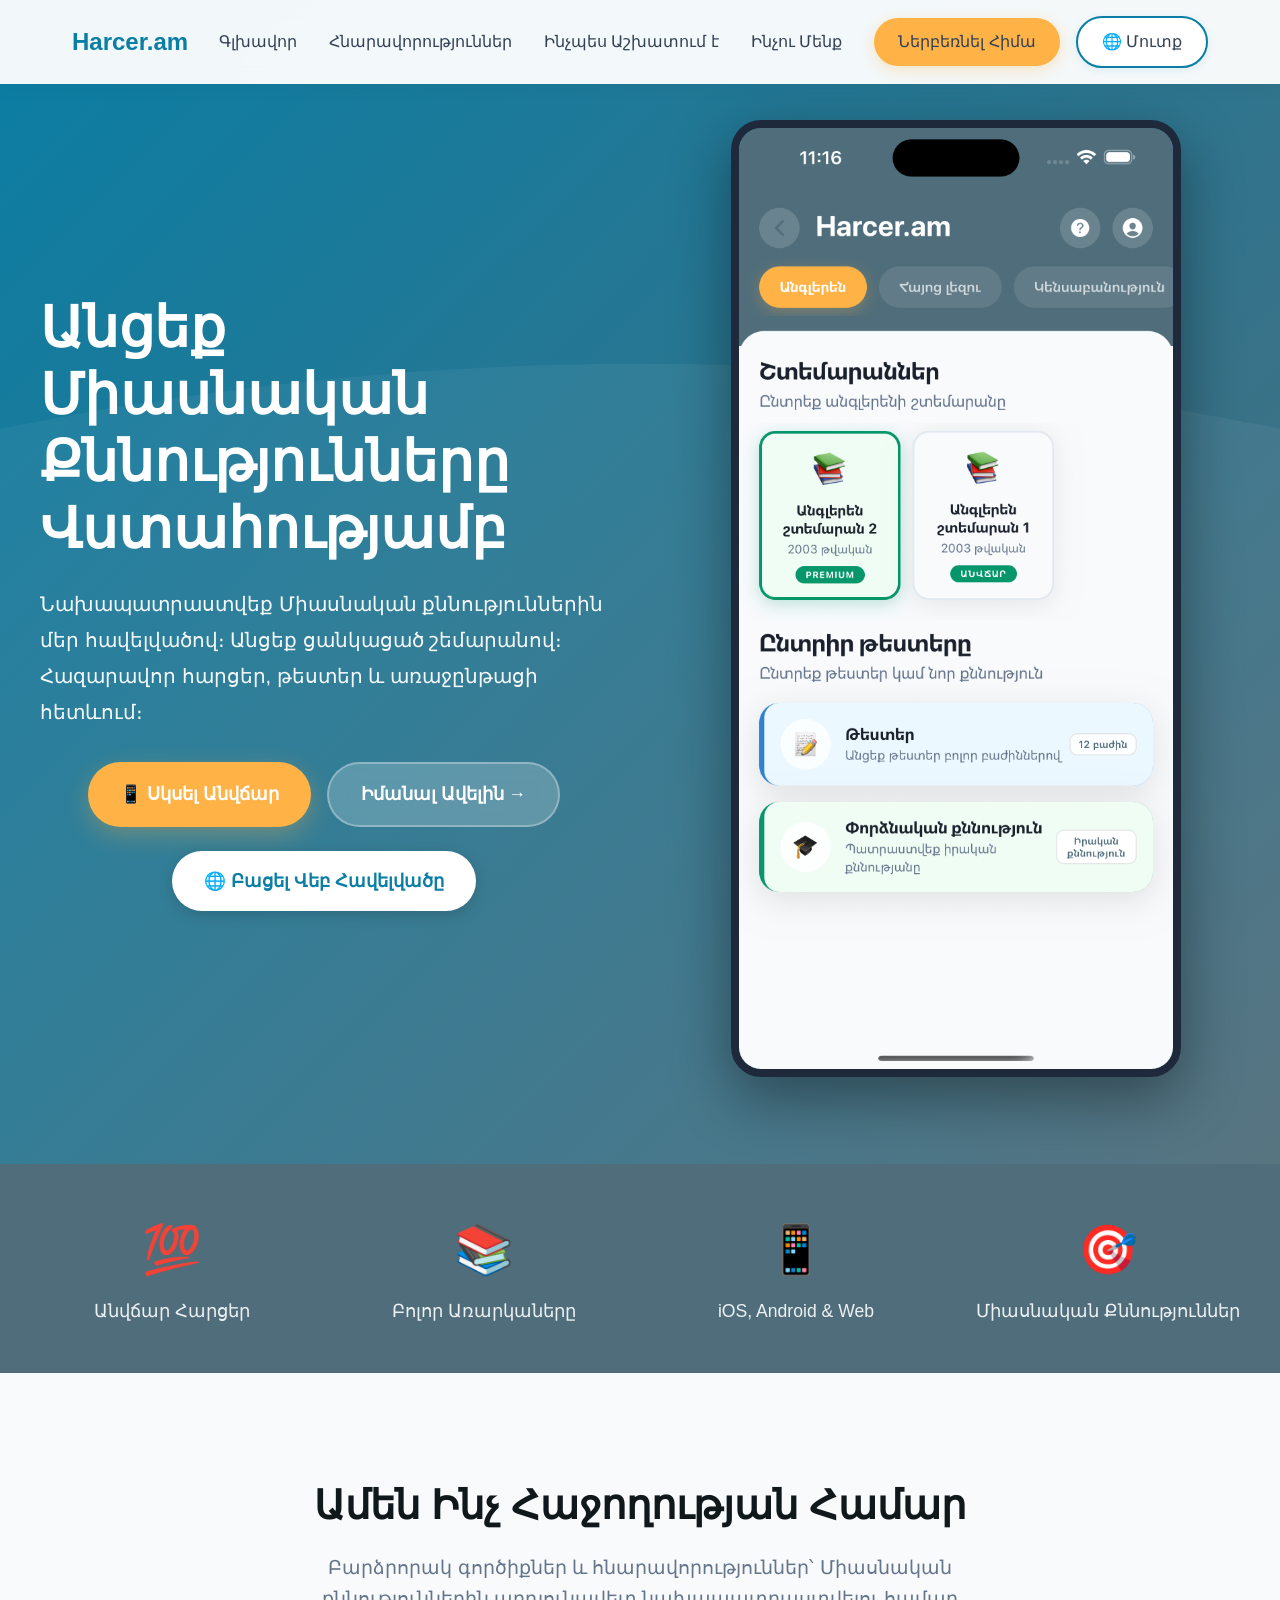
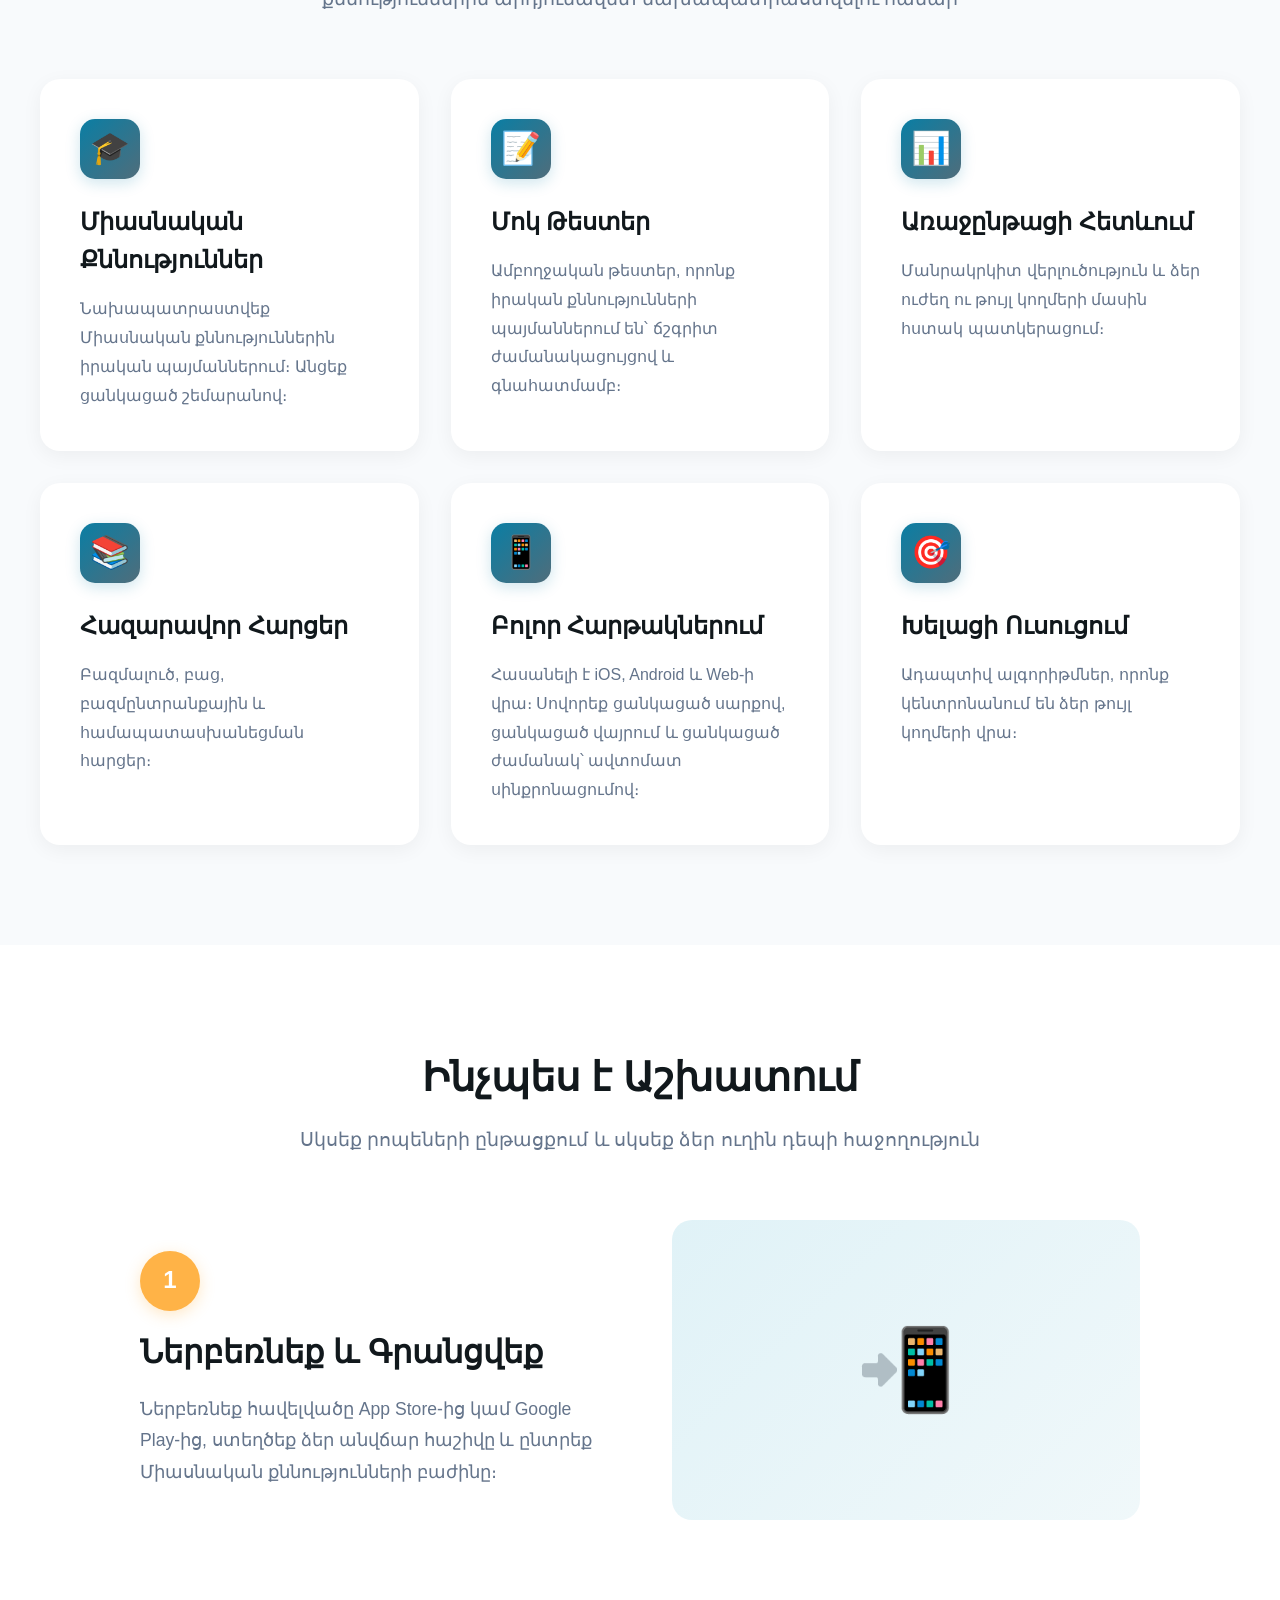
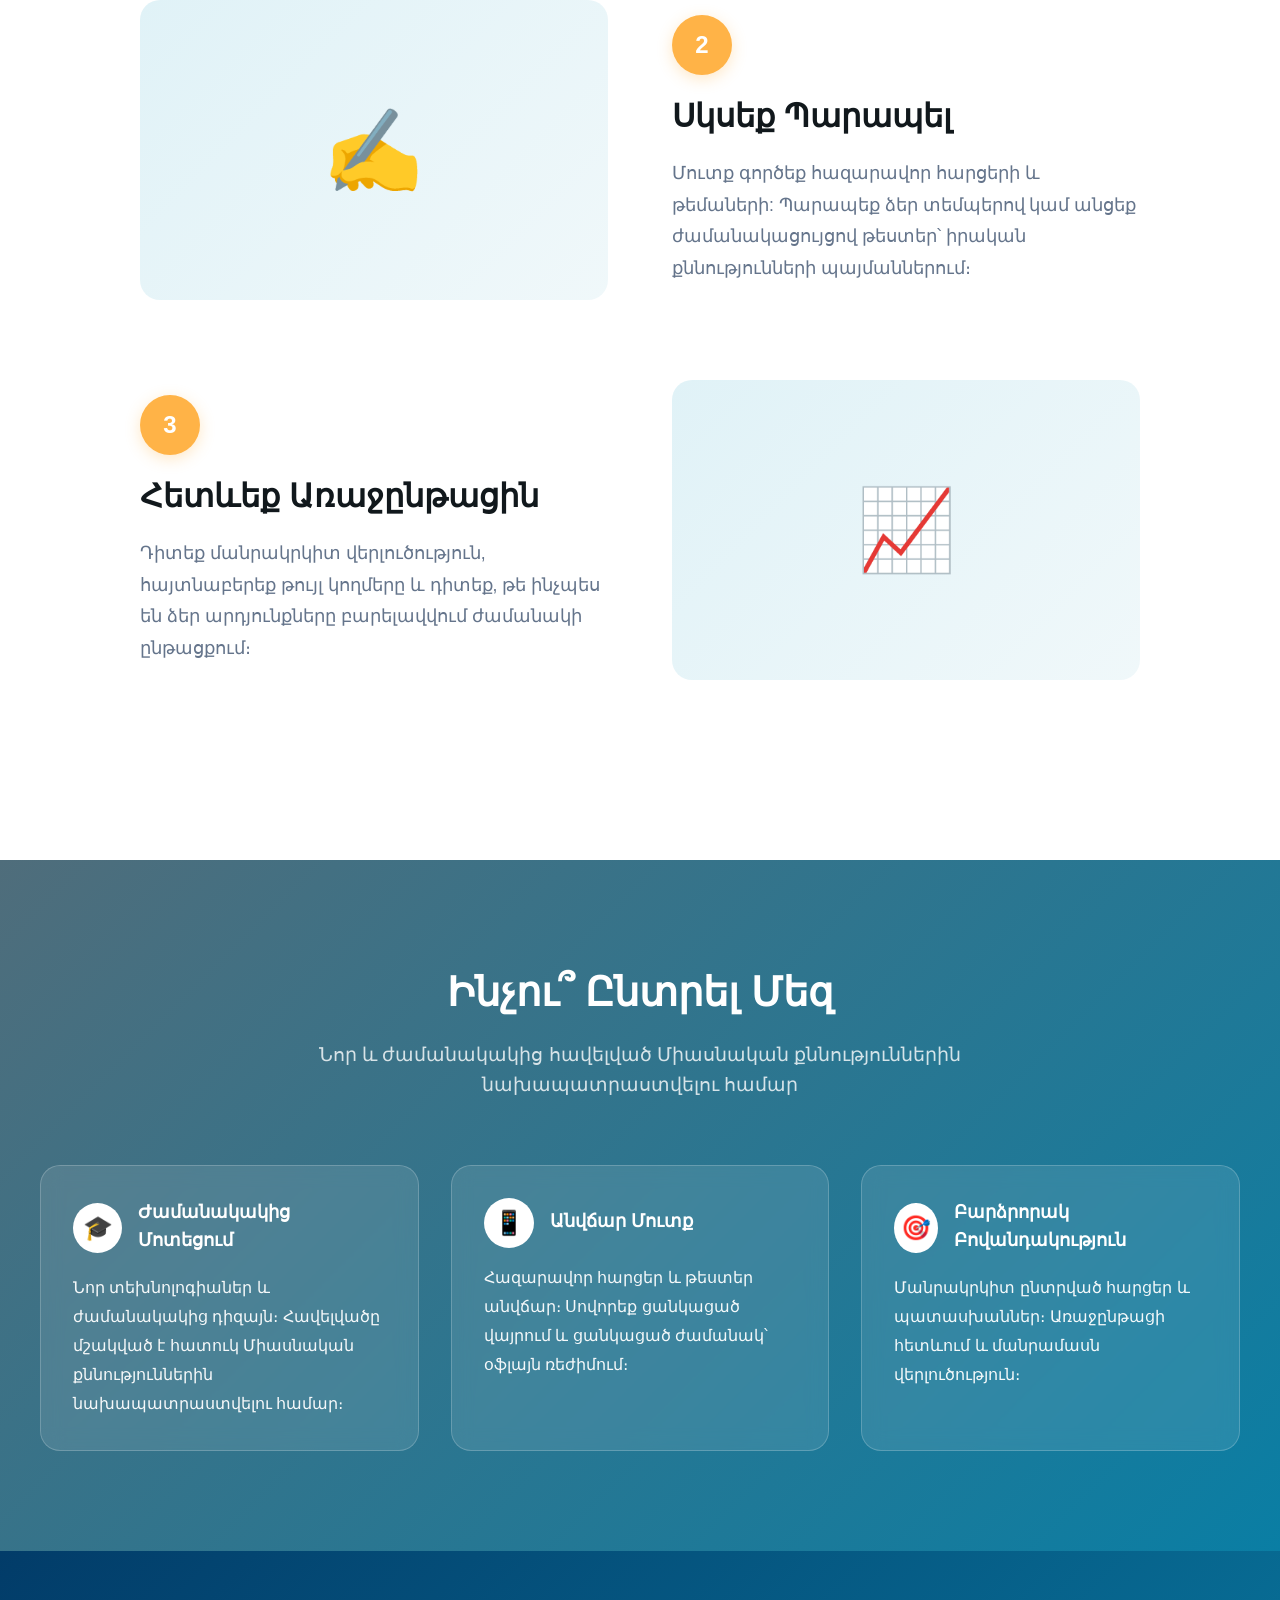
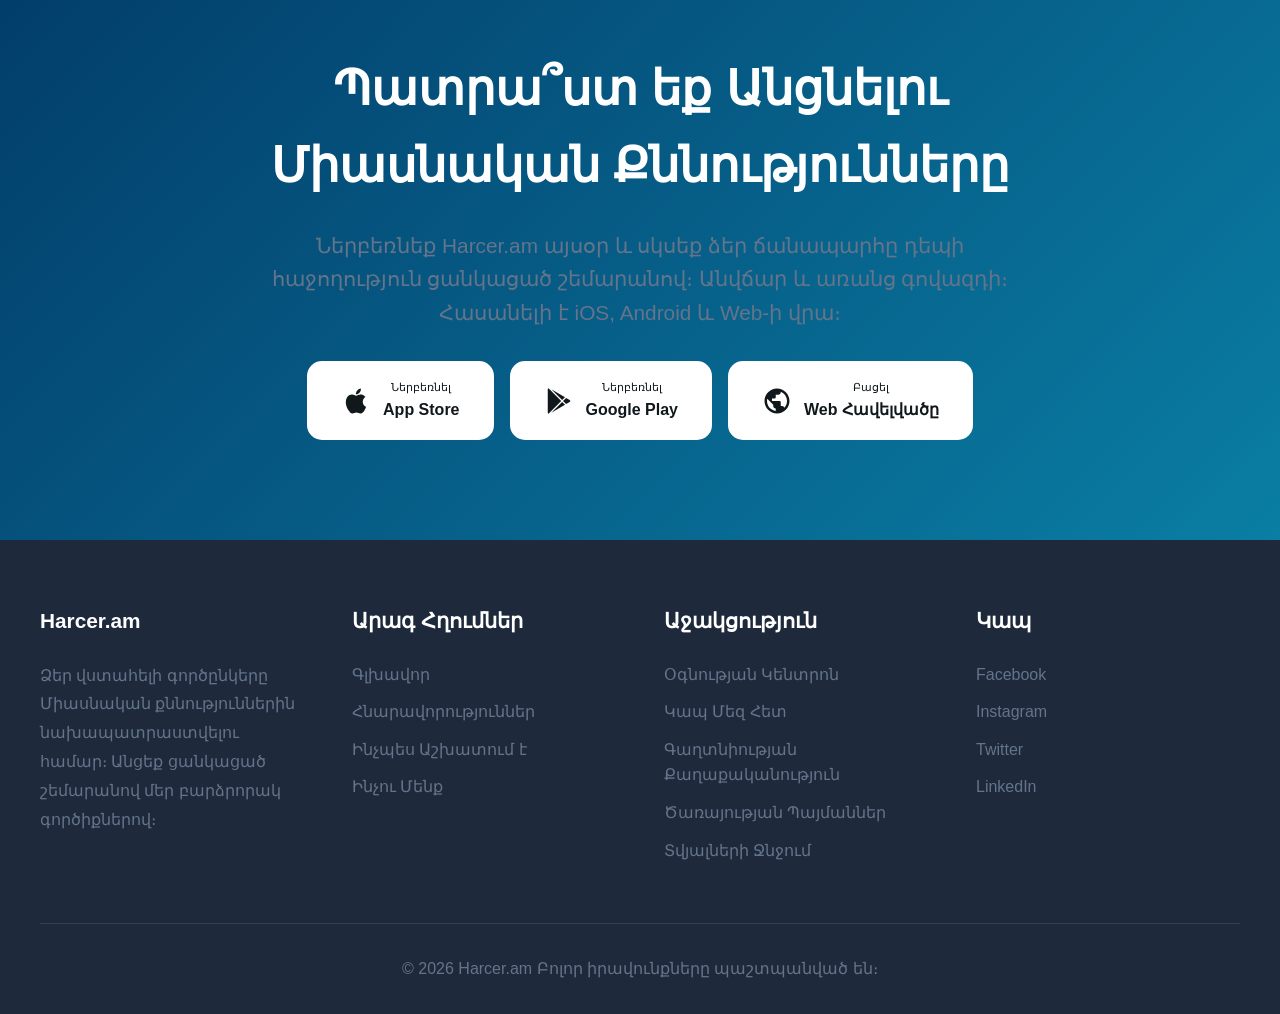
==== index.html @ 55500b46 "Update download links for Harcer.am app" ====
<!DOCTYPE html>
<html lang="hy">
<head>
    <meta charset="UTF-8">
    <meta name="viewport" content="width=device-width, initial-scale=1.0">
    <title>Harcer.am - Նախապատրաստվեք Միասնական Քննություններին</title>
    <meta name="description" content="Հարցեր.am-ը լավագույն հավելվածն է Միասնական քննություններին նախապատրաստվելու համար: Անցեք ցանկացած շեմարանով: iOS, Android և Web։">
    
    <style>
        * {
            margin: 0;
            padding: 0;
            box-sizing: border-box;
        }

        :root {
            --primary: #0a7ea4;
            --primary-dark: #023c69;
            --secondary: #4F6D7B;
            --accent: #FFB347;
            --dark: #11181C;
            --dark-light: #1e293b;
            --text: #334155;
            --text-light: #64748b;
            --light: #f8fafc;
            --white: #ffffff;
            --success: #10b981;
            --warning: #f59e0b;
        }

        body {
            font-family: -apple-system, BlinkMacSystemFont, 'Segoe UI', Roboto, 'Helvetica Neue', Arial, sans-serif;
            line-height: 1.6;
            color: var(--text);
            overflow-x: hidden;
        }

        /* Smooth Scroll */
        html {
            scroll-behavior: smooth;
        }

        /* Navigation */
        nav {
            position: fixed;
            width: 100%;
            background: rgba(255, 255, 255, 0.95);
            backdrop-filter: blur(10px);
            box-shadow: 0 2px 20px rgba(0, 0, 0, 0.05);
            z-index: 1000;
            transition: all 0.3s ease;
        }

        nav.scrolled {
            box-shadow: 0 2px 20px rgba(0, 0, 0, 0.1);
        }

        .nav-container {
            max-width: 1200px;
            margin: 0 auto;
            display: flex;
            justify-content: space-between;
            align-items: center;
            padding: 1rem 2rem;
        }

        .logo {
            font-size: 1.5rem;
            font-weight: 800;
            color: var(--primary);
        }

        .nav-links {
            display: flex;
            gap: 2rem;
            list-style: none;
            align-items: center;
        }

        .nav-links li:last-child {
            margin-left: -1rem;
        }

        .nav-links a {
            text-decoration: none;
            color: var(--text);
            font-weight: 500;
            transition: color 0.3s ease;
        }

        .nav-links a:hover {
            color: var(--primary);
        }

        .cta-button {
            background: var(--accent);
            color: white;
            padding: 0.7rem 1.5rem;
            border-radius: 50px;
            text-decoration: none;
            font-weight: 600;
            transition: transform 0.3s ease, box-shadow 0.3s ease;
            display: inline-block;
            box-shadow: 0 4px 15px rgba(255, 179, 71, 0.3);
        }

        .cta-button:hover {
            transform: translateY(-2px);
            box-shadow: 0 10px 30px rgba(10, 126, 164, 0.4);
        }

        .web-app-button {
            background: white;
            color: var(--primary);
            padding: 0.7rem 1.5rem;
            border-radius: 50px;
            text-decoration: none;
            font-weight: 600;
            transition: transform 0.3s ease, box-shadow 0.3s ease, background 0.3s ease;
            display: inline-block;
            border: 2px solid var(--primary);
            box-shadow: 0 2px 8px rgba(10, 126, 164, 0.1);
        }

        .web-app-button:hover {
            transform: translateY(-2px);
            box-shadow: 0 4px 15px rgba(10, 126, 164, 0.2);
            background: var(--primary) !important;
            color: white !important;
        }

        /* Hamburger Menu */
        .hamburger {
            display: none;
            flex-direction: column;
            cursor: pointer;
            gap: 4px;
        }

        .hamburger span {
            width: 25px;
            height: 3px;
            background: var(--primary);
            border-radius: 3px;
            transition: all 0.3s ease;
        }

        /* Hero Section */
        .hero {
            padding: 120px 2rem 80px;
            background: linear-gradient(135deg, #0a7ea4 0%, #4F6D7B 100%);
            color: white;
            position: relative;
            overflow: hidden;
        }

        .hero::before {
            content: '';
            position: absolute;
            top: 0;
            left: 0;
            right: 0;
            bottom: 0;
            background: url('data:image/svg+xml,<svg xmlns="http://www.w3.org/2000/svg" viewBox="0 0 1440 320"><path fill="rgba(255,255,255,0.1)" d="M0,96L48,112C96,128,192,160,288,160C384,160,480,128,576,112C672,96,768,96,864,112C960,128,1056,160,1152,165.3C1248,171,1344,149,1392,138.7L1440,128L1440,320L1392,320C1344,320,1248,320,1152,320C1056,320,960,320,864,320C768,320,672,320,576,320C480,320,384,320,288,320C192,320,96,320,48,320L0,320Z"></path></svg>') no-repeat bottom;
            background-size: cover;
            opacity: 0.5;
        }

        .hero-container {
            max-width: 1200px;
            margin: 0 auto;
            display: grid;
            grid-template-columns: 1fr 1fr;
            gap: 4rem;
            align-items: center;
            position: relative;
            z-index: 1;
        }

        .hero-content h1 {
            font-size: 3.5rem;
            font-weight: 900;
            line-height: 1.2;
            margin-bottom: 1.5rem;
            animation: fadeInUp 0.8s ease;
        }

        .hero-content p {
            font-size: 1.25rem;
            line-height: 1.8;
            margin-bottom: 2rem;
            opacity: 0.95;
            animation: fadeInUp 0.8s ease 0.2s backwards;
        }

        .hero-buttons {
            display: flex;
            gap: 1rem;
            flex-wrap: wrap;
            animation: fadeInUp 0.8s ease 0.4s backwards;
            justify-content: center;
        }

        .hero-buttons .btn-full-width {
            flex: 0 0 auto;
            background: white;
            color: var(--primary);
            padding: 1rem 2rem;
            font-size: 1.1rem;
            margin-top: 0.5rem;
            box-shadow: 0 4px 15px rgba(0, 0, 0, 0.15);
        }

        .hero-buttons .btn-full-width:hover {
            background: rgba(255, 255, 255, 0.95);
            transform: translateY(-2px);
            box-shadow: 0 8px 25px rgba(0, 0, 0, 0.2);
        }

        .btn-primary {
            background: var(--accent);
            color: white;
            padding: 1rem 2rem;
            border-radius: 50px;
            text-decoration: none;
            font-weight: 700;
            font-size: 1.1rem;
            transition: all 0.3s ease;
            display: inline-flex;
            align-items: center;
            gap: 0.5rem;
            box-shadow: 0 8px 25px rgba(255, 179, 71, 0.3);
        }

        .btn-primary:hover {
            transform: translateY(-3px);
            box-shadow: 0 15px 40px rgba(255, 179, 71, 0.4);
        }

        .btn-secondary {
            background: rgba(255, 255, 255, 0.2);
            color: white;
            padding: 1rem 2rem;
            border-radius: 50px;
            text-decoration: none;
            font-weight: 700;
            font-size: 1.1rem;
            backdrop-filter: blur(10px);
            transition: all 0.3s ease;
            border: 2px solid rgba(255, 255, 255, 0.3);
        }

        .btn-secondary:hover {
            background: rgba(255, 255, 255, 0.3);
            border-color: white;
        }

        .hero-image {
            position: relative;
            animation: fadeInRight 1s ease;
        }

        .phone-mockup {
            width: 100%;
            max-width: 450px;
            margin: 0 auto;
            position: relative;
            animation: float 3s ease-in-out infinite;
        }

        .phone-mockup img {
            width: 100%;
            border-radius: 30px;
            box-shadow: 0 20px 60px rgba(0, 0, 0, 0.4);
            border: 8px solid #1e293b;
        }

        .screenshot-placeholder {
            width: 100%;
            max-width: 450px;
            aspect-ratio: 9/19.5;
            background: linear-gradient(135deg, #667eea, #764ba2);
            border-radius: 30px;
            border: 8px solid #1e293b;
            display: flex;
            align-items: center;
            justify-content: center;
            color: white;
            font-size: 1.2rem;
            text-align: center;
            padding: 2rem;
            box-shadow: 0 20px 60px rgba(0, 0, 0, 0.4);
        }

        /* Stats Section */
        .stats {
            background: var(--secondary);
            color: white;
            padding: 3rem 2rem;
        }

        .stats-container {
            max-width: 1200px;
            margin: 0 auto;
            display: grid;
            grid-template-columns: repeat(auto-fit, minmax(200px, 1fr));
            gap: 3rem;
            text-align: center;
        }

        .stat-item h3 {
            font-size: 3rem;
            font-weight: 900;
            color: var(--accent);
            margin-bottom: 0.5rem;
        }

        .stat-item p {
            color: rgba(255, 255, 255, 0.9);
            font-size: 1.1rem;
            font-weight: 500;
        }

        /* Features Section */
        .features {
            padding: 100px 2rem;
            background: var(--light);
        }

        .section-header {
            text-align: center;
            max-width: 700px;
            margin: 0 auto 4rem;
        }

        .section-header h2 {
            font-size: 2.5rem;
            font-weight: 900;
            color: var(--dark);
            margin-bottom: 1rem;
        }

        .section-header p {
            font-size: 1.2rem;
            color: var(--text-light);
        }

        .features-grid {
            max-width: 1200px;
            margin: 0 auto;
            display: grid;
            grid-template-columns: repeat(auto-fit, minmax(300px, 1fr));
            gap: 2rem;
        }

        .feature-card {
            background: white;
            padding: 2.5rem;
            border-radius: 20px;
            box-shadow: 0 5px 20px rgba(0, 0, 0, 0.05);
            transition: all 0.3s ease;
            position: relative;
            overflow: hidden;
        }

        .feature-card::before {
            content: '';
            position: absolute;
            top: 0;
            left: 0;
            width: 100%;
            height: 4px;
            background: var(--accent);
            transform: scaleX(0);
            transition: transform 0.3s ease;
        }

        .feature-card:hover {
            transform: translateY(-10px);
            box-shadow: 0 15px 40px rgba(0, 0, 0, 0.1);
        }

        .feature-card:hover::before {
            transform: scaleX(1);
        }

        .feature-icon {
            width: 60px;
            height: 60px;
            background: linear-gradient(135deg, var(--primary), var(--secondary));
            border-radius: 15px;
            display: flex;
            align-items: center;
            justify-content: center;
            font-size: 2rem;
            margin-bottom: 1.5rem;
            box-shadow: 0 4px 15px rgba(10, 126, 164, 0.2);
        }

        .feature-card h3 {
            font-size: 1.5rem;
            color: var(--dark);
            margin-bottom: 1rem;
        }

        .feature-card p {
            color: var(--text-light);
            line-height: 1.8;
        }

        /* How It Works Section */
        .how-it-works {
            padding: 100px 2rem;
            background: white;
        }

        .steps-container {
            max-width: 1000px;
            margin: 0 auto;
            position: relative;
        }

        .step {
            display: grid;
            grid-template-columns: 1fr 1fr;
            gap: 4rem;
            align-items: center;
            margin-bottom: 5rem;
        }

        .step:nth-child(even) {
            direction: rtl;
        }

        .step:nth-child(even) > * {
            direction: ltr;
        }

        .step-content {
            position: relative;
        }

        .step-number {
            display: inline-block;
            width: 60px;
            height: 60px;
            background: var(--accent);
            color: white;
            border-radius: 50%;
            display: flex;
            align-items: center;
            justify-content: center;
            font-size: 1.5rem;
            font-weight: 900;
            margin-bottom: 1rem;
            box-shadow: 0 4px 15px rgba(255, 179, 71, 0.3);
        }

        .step-content h3 {
            font-size: 2rem;
            color: var(--dark);
            margin-bottom: 1rem;
        }

        .step-content p {
            color: var(--text-light);
            font-size: 1.1rem;
            line-height: 1.8;
        }

        .step-image {
            background: linear-gradient(135deg, #e0f2f7, #f0f8fa);
            border-radius: 20px;
            padding: 2rem;
            display: flex;
            align-items: center;
            justify-content: center;
            min-height: 300px;
        }

        .step-image-placeholder {
            font-size: 5rem;
        }

        /* Testimonials Section */
        .testimonials {
            padding: 100px 2rem;
            background: linear-gradient(135deg, #4F6D7B, #0a7ea4);
            color: white;
        }

        .testimonials-grid {
            max-width: 1200px;
            margin: 0 auto;
            display: grid;
            grid-template-columns: repeat(auto-fit, minmax(300px, 1fr));
            gap: 2rem;
        }

        .testimonial-card {
            background: rgba(255, 255, 255, 0.1);
            backdrop-filter: blur(10px);
            padding: 2rem;
            border-radius: 20px;
            border: 1px solid rgba(255, 255, 255, 0.2);
        }

        .testimonial-header {
            display: flex;
            align-items: center;
            gap: 1rem;
            margin-bottom: 1rem;
        }

        .testimonial-avatar {
            width: 50px;
            height: 50px;
            background: white;
            border-radius: 50%;
            display: flex;
            align-items: center;
            justify-content: center;
            font-size: 1.5rem;
        }

        .testimonial-info h4 {
            font-size: 1.1rem;
            margin-bottom: 0.25rem;
        }

        .testimonial-info p {
            opacity: 0.8;
            font-size: 0.9rem;
        }

        .stars {
            color: #fbbf24;
            margin-bottom: 1rem;
        }

        .testimonial-text {
            line-height: 1.8;
            opacity: 0.95;
        }

        /* CTA Section */
        .cta-section {
            padding: 100px 2rem;
            background: linear-gradient(135deg, var(--primary-dark), var(--primary));
            color: white;
            text-align: center;
        }

        .cta-content {
            max-width: 800px;
            margin: 0 auto;
        }

        .cta-content h2 {
            font-size: 3rem;
            font-weight: 900;
            margin-bottom: 1.5rem;
        }

        .cta-content p {
            font-size: 1.3rem;
            margin-bottom: 2rem;
            color: var(--text-light);
        }

        .download-buttons {
            display: flex;
            justify-content: center;
            gap: 1rem;
            flex-wrap: wrap;
        }

        .download-btn {
            background: white;
            color: var(--dark);
            padding: 1rem 2rem;
            border-radius: 15px;
            text-decoration: none;
            font-weight: 700;
            display: inline-flex;
            align-items: center;
            gap: 0.75rem;
            transition: all 0.3s ease;
            border: 2px solid rgba(255, 255, 255, 0.2);
        }

        .download-btn:hover {
            transform: translateY(-5px);
            box-shadow: 0 15px 40px rgba(255, 179, 71, 0.3);
            border-color: var(--accent);
        }

        .download-btn img {
            width: 30px;
            height: 30px;
        }

        /* Footer */
        footer {
            background: var(--dark-light);
            color: white;
            padding: 4rem 2rem 2rem;
        }

        .footer-container {
            max-width: 1200px;
            margin: 0 auto;
            display: grid;
            grid-template-columns: repeat(auto-fit, minmax(250px, 1fr));
            gap: 3rem;
            margin-bottom: 3rem;
        }

        .footer-section h3 {
            font-size: 1.3rem;
            margin-bottom: 1.5rem;
        }

        .footer-section ul {
            list-style: none;
        }

        .footer-section ul li {
            margin-bottom: 0.75rem;
        }

        .footer-section a {
            color: var(--text-light);
            text-decoration: none;
            transition: color 0.3s ease;
        }

        .footer-section a:hover {
            color: var(--primary);
        }

        .footer-bottom {
            max-width: 1200px;
            margin: 0 auto;
            padding-top: 2rem;
            border-top: 1px solid rgba(255, 255, 255, 0.1);
            text-align: center;
            color: var(--text-light);
        }

        /* Animations */
        @keyframes fadeInUp {
            from {
                opacity: 0;
                transform: translateY(30px);
            }
            to {
                opacity: 1;
                transform: translateY(0);
            }
        }

        @keyframes fadeInRight {
            from {
                opacity: 0;
                transform: translateX(30px);
            }
            to {
                opacity: 1;
                transform: translateX(0);
            }
        }

        @keyframes float {
            0%, 100% {
                transform: translateY(0);
            }
            50% {
                transform: translateY(-20px);
            }
        }

        /* Responsive Design */
        @media (max-width: 968px) {
            .nav-links {
                position: fixed;
                top: 70px;
                left: -100%;
                width: 100%;
                height: calc(100vh - 70px);
                background: white;
                flex-direction: column;
                padding: 2rem;
                transition: left 0.3s ease;
                box-shadow: 0 10px 30px rgba(0, 0, 0, 0.1);
            }

            .nav-links.active {
                left: 0;
            }

            .hamburger {
                display: flex;
            }

            .hero-container {
                grid-template-columns: 1fr;
                text-align: center;
            }

            .hero-content h1 {
                font-size: 2.5rem;
            }

            .hero-buttons {
                justify-content: center;
            }

            .hero-image {
                order: -1;
            }

            .step {
                grid-template-columns: 1fr;
            }

            .step:nth-child(even) {
                direction: ltr;
            }

            .cta-content h2 {
                font-size: 2rem;
            }
        }

        @media (max-width: 640px) {
            .hero-content h1 {
                font-size: 2rem;
            }

            .hero-content p {
                font-size: 1.1rem;
            }

            .section-header h2 {
                font-size: 2rem;
            }

            .stat-item h3 {
                font-size: 2rem;
            }

            .features-grid,
            .testimonials-grid {
                grid-template-columns: 1fr;
            }
        }
    </style>
</head>
<body>
    <!-- Navigation -->
    <nav id="navbar">
        <div class="nav-container">
            <div class="logo">Harcer.am</div>
            <ul class="nav-links" id="navLinks">
                <li><a href="#home">Գլխավոր</a></li>
                <li><a href="#features">Հնարավորություններ</a></li>
                <li><a href="#how-it-works">Ինչպես Աշխատում է</a></li>
                <li><a href="#testimonials">Ինչու Մենք</a></li>
                <li><a href="#download" class="cta-button">Ներբեռնել Հիմա</a></li>
                <li><a href="https://app.harcer.am" class="web-app-button" target="_blank" rel="noopener noreferrer">🌐 Մուտք</a></li>
            </ul>
            <div class="hamburger" id="hamburger">
                <span></span>
                <span></span>
                <span></span>
            </div>
        </div>
    </nav>

    <!-- Hero Section -->
    <section class="hero" id="home">
        <div class="hero-container">
            <div class="hero-content">
                <h1>Անցեք Միասնական Քննությունները Վստահությամբ</h1>
                <p>Նախապատրաստվեք Միասնական քննություններին մեր հավելվածով։ Անցեք ցանկացած շեմարանով։ Հազարավոր հարցեր, թեստեր և առաջընթացի հետևում։</p>
                <div class="hero-buttons">
                    <a href="#download" class="btn-primary">
                        📱 Սկսել Անվճար
                    </a>
                    <a href="#how-it-works" class="btn-secondary">
                        Իմանալ Ավելին →
                    </a>
                    <a href="https://app.harcer.am" class="btn-primary btn-full-width" target="_blank" rel="noopener noreferrer">
                        🌐 Բացել Վեբ Հավելվածը
                    </a>
                </div>
            </div>
            <div class="hero-image">
                <div class="phone-mockup">
                    <!-- Replace 'assets/images/app-screenshot.png' with your actual app screenshot -->
                    <img src="assets/images/app-screenshot.png" 
                         alt="harcer.am App Screenshot" 
                         onerror="this.style.display='none'; this.nextElementSibling.style.display='flex';">
                    <div class="screenshot-placeholder" style="display:none;">
                        📱<br>Add your app screenshot here<br>
                        <small style="font-size:0.9rem; opacity:0.8;">assets/images/app-screenshot.png</small>
                    </div>
                </div>
            </div>
        </div>
    </section>

    <!-- Stats Section -->
    <section class="stats">
        <div class="stats-container">
            <div class="stat-item">
                <h3>💯</h3>
                <p>Անվճար Հարցեր</p>
            </div>
            <div class="stat-item">
                <h3>📚</h3>
                <p>Բոլոր Առարկաները</p>
            </div>
            <div class="stat-item">
                <h3>📱</h3>
                <p>iOS, Android & Web</p>
            </div>
            <div class="stat-item">
                <h3>🎯</h3>
                <p>Միասնական Քննություններ</p>
            </div>
        </div>
    </section>

    <!-- Features Section -->
    <section class="features" id="features">
        <div class="section-header">
            <h2>Ամեն Ինչ Հաջողության Համար</h2>
            <p>Բարձրորակ գործիքներ և հնարավորություններ՝ Միասնական քննություններին արդյունավետ նախապատրաստվելու համար</p>
        </div>
        <div class="features-grid">
            <div class="feature-card">
                <div class="feature-icon">🎓</div>
                <h3>Միասնական Քննություններ</h3>
                <p>Նախապատրաստվեք Միասնական քննություններին իրական պայմաններում։ Անցեք ցանկացած շեմարանով։</p>
            </div>
            <div class="feature-card">
                <div class="feature-icon">📝</div>
                <h3>Մոկ Թեստեր</h3>
                <p>Ամբողջական թեստեր, որոնք իրական քննությունների պայմաններում են՝ ճշգրիտ ժամանակացույցով և գնահատմամբ։</p>
            </div>
            <div class="feature-card">
                <div class="feature-icon">📊</div>
                <h3>Առաջընթացի Հետևում</h3>
                <p>Մանրակրկիտ վերլուծություն և ձեր ուժեղ ու թույլ կողմերի մասին հստակ պատկերացում։</p>
            </div>
            <div class="feature-card">
                <div class="feature-icon">📚</div>
                <h3>Հազարավոր Հարցեր</h3>
                <p>Բազմալուծ, բաց, բազմընտրանքային և համապատասխանեցման հարցեր։</p>
            </div>
            <div class="feature-card">
                <div class="feature-icon">📱</div>
                <h3>Բոլոր Հարթակներում</h3>
                <p>Հասանելի է iOS, Android և Web-ի վրա։ Սովորեք ցանկացած սարքով, ցանկացած վայրում և ցանկացած ժամանակ՝ ավտոմատ սինքրոնացումով։</p>
            </div>
            <div class="feature-card">
                <div class="feature-icon">🎯</div>
                <h3>Խելացի Ուսուցում</h3>
                <p>Ադապտիվ ալգորիթմներ, որոնք կենտրոնանում են ձեր թույլ կողմերի վրա։</p>
            </div>
        </div>
    </section>

    <!-- How It Works Section -->
    <section class="how-it-works" id="how-it-works">
        <div class="section-header">
            <h2>Ինչպես է Աշխատում</h2>
            <p>Սկսեք րոպեների ընթացքում և սկսեք ձեր ուղին դեպի հաջողություն</p>
        </div>
        <div class="steps-container">
            <div class="step">
                <div class="step-content">
                    <div class="step-number">1</div>
                    <h3>Ներբեռնեք և Գրանցվեք</h3>
                    <p>Ներբեռնեք հավելվածը App Store-ից կամ Google Play-ից, ստեղծեք ձեր անվճար հաշիվը և ընտրեք Միասնական քննությունների բաժինը։</p>
                </div>
                <div class="step-image">
                    <div class="step-image-placeholder">📲</div>
                </div>
            </div>
            <div class="step">
                <div class="step-content">
                    <div class="step-number">2</div>
                    <h3>Սկսեք Պարապել</h3>
                    <p>Մուտք գործեք հազարավոր հարցերի և թեմաների: Պարապեք ձեր տեմպերով կամ անցեք ժամանակացույցով թեստեր՝ իրական քննությունների պայմաններում։</p>
                </div>
                <div class="step-image">
                    <div class="step-image-placeholder">✍️</div>
                </div>
            </div>
            <div class="step">
                <div class="step-content">
                    <div class="step-number">3</div>
                    <h3>Հետևեք Առաջընթացին</h3>
                    <p>Դիտեք մանրակրկիտ վերլուծություն, հայտնաբերեք թույլ կողմերը և դիտեք, թե ինչպես են ձեր արդյունքները բարելավվում ժամանակի ընթացքում։</p>
                </div>
                <div class="step-image">
                    <div class="step-image-placeholder">📈</div>
                </div>
            </div>
        </div>
    </section>

    <!-- Why Choose Us Section -->
    <section class="testimonials" id="testimonials">
        <div class="section-header">
            <h2 style="color: white;">Ինչու՞ Ընտրել Մեզ</h2>
            <p style="color: rgba(255,255,255,0.8);">Նոր և ժամանակակից հավելված Միասնական քննություններին նախապատրաստվելու համար</p>
        </div>
        <div class="testimonials-grid">
            <div class="testimonial-card">
                <div class="testimonial-header">
                    <div class="testimonial-avatar">🎓</div>
                    <div class="testimonial-info">
                        <h4>Ժամանակակից Մոտեցում</h4>
                    </div>
                </div>
                <p class="testimonial-text">Նոր տեխնոլոգիաներ և ժամանակակից դիզայն։ Հավելվածը մշակված է հատուկ Միասնական քննություններին նախապատրաստվելու համար։</p>
            </div>
            <div class="testimonial-card">
                <div class="testimonial-header">
                    <div class="testimonial-avatar">📱</div>
                    <div class="testimonial-info">
                        <h4>Անվճար Մուտք</h4>
                    </div>
                </div>
                <p class="testimonial-text">Հազարավոր հարցեր և թեստեր անվճար։ Սովորեք ցանկացած վայրում և ցանկացած ժամանակ՝ օֆլայն ռեժիմում։</p>
            </div>
            <div class="testimonial-card">
                <div class="testimonial-header">
                    <div class="testimonial-avatar">🎯</div>
                    <div class="testimonial-info">
                        <h4>Բարձրորակ Բովանդակություն</h4>
                    </div>
                </div>
                <p class="testimonial-text">Մանրակրկիտ ընտրված հարցեր և պատասխաններ։ Առաջընթացի հետևում և մանրամասն վերլուծություն։</p>
            </div>
        </div>
    </section>

    <!-- CTA Section -->
    <section class="cta-section" id="download">
        <div class="cta-content">
            <h2>Պատրա՞ստ եք Անցնելու Միասնական Քննությունները</h2>
            <p>Ներբեռնեք Harcer.am այսօր և սկսեք ձեր ճանապարհը դեպի հաջողություն ցանկացած շեմարանով։ Անվճար և առանց գովազդի։ Հասանելի է iOS, Android և Web-ի վրա։</p>
            <div class="download-buttons">
               <a href="https://apps.apple.com/am/app/harcer-am/id6751446057" class="download-btn" target="_blank" rel="noopener noreferrer">
                    <svg width="30" height="30" viewBox="0 0 24 24" fill="none" xmlns="http://www.w3.org/2000/svg">
                        <path d="M18.71 19.5C17.88 20.74 17 21.95 15.66 21.97C14.32 22 13.89 21.18 12.37 21.18C10.84 21.18 10.37 21.95 9.09997 22C7.78997 22.05 6.79997 20.68 5.95997 19.47C4.24997 17 2.93997 12.45 4.69997 9.39C5.56997 7.87 7.12997 6.91 8.81997 6.88C10.1 6.86 11.32 7.75 12.11 7.75C12.89 7.75 14.37 6.68 15.92 6.84C16.57 6.87 18.39 7.1 19.56 8.82C19.47 8.88 17.39 10.1 17.41 12.63C17.44 15.65 20.06 16.66 20.09 16.67C20.06 16.74 19.67 18.11 18.71 19.5ZM13 3.5C13.73 2.67 14.94 2.04 15.94 2C16.07 3.17 15.6 4.35 14.9 5.19C14.21 6.04 13.07 6.7 11.95 6.61C11.8 5.46 12.36 4.26 13 3.5Z" fill="currentColor"/>
                    </svg>
                    <div>
                        <small style="display: block; font-size: 0.7rem; font-weight: 400;">Ներբեռնել</small>
                        App Store
                    </div>
                </a>
              <a href="https://play.google.com/store/apps/details?id=am.harcer.app" class="download-btn" target="_blank" rel="noopener noreferrer">
                    <svg width="30" height="30" viewBox="0 0 24 24" fill="none" xmlns="http://www.w3.org/2000/svg">
                        <path d="M3.609 1.814L13.792 12 3.61 22.186a.996.996 0 0 1-.61-.92V2.734a1 1 0 0 1 .609-.92zm10.89 10.893l2.302 2.302-10.937 6.333 8.635-8.635zm3.199-3.198l2.807 1.626a1 1 0 0 1 0 1.73l-2.808 1.626L15.206 12l2.492-2.491zM5.864 2.658L16.802 8.99l-2.303 2.303-8.635-8.635z" fill="currentColor"/>
                    </svg>
                    <div>
                        <small style="display: block; font-size: 0.7rem; font-weight: 400;">Ներբեռնել</small>
                        Google Play
                    </div>
                </a>
                <a href="https://app.harcer.am" class="download-btn" target="_blank" rel="noopener noreferrer">
                    <svg width="30" height="30" viewBox="0 0 24 24" fill="none" xmlns="http://www.w3.org/2000/svg">
                        <path d="M12 2C6.48 2 2 6.48 2 12C2 17.52 6.48 22 12 22C17.52 22 22 17.52 22 12C22 6.48 17.52 2 12 2ZM11 19.93C7.05 19.44 4 16.08 4 12C4 11.38 4.08 10.79 4.21 10.21L9 15V16C9 17.1 9.9 18 11 18V19.93ZM17.9 17.39C17.64 16.58 16.9 16 16 16H15V13C15 12.45 14.55 12 14 12H8V10H10C10.55 10 11 9.55 11 9V7H13C14.1 7 15 6.1 15 5V4.59C17.93 5.78 20 8.65 20 12C20 14.08 19.2 15.97 17.9 17.39Z" fill="currentColor"/>
                    </svg>
                    <div>
                        <small style="display: block; font-size: 0.7rem; font-weight: 400;">Բացել</small>
                        Web Հավելվածը
                    </div>
                </a>
            </div>
        </div>
    </section>

    <!-- Footer -->
    <footer>
        <div class="footer-container">
            <div class="footer-section">
                <h3>Harcer.am</h3>
                <p style="color: var(--text-light); line-height: 1.8;">Ձեր վստահելի գործընկերը Միասնական քննություններին նախապատրաստվելու համար։ Անցեք ցանկացած շեմարանով մեր բարձրորակ գործիքներով։</p>
            </div>
            <div class="footer-section">
                <h3>Արագ Հղումներ</h3>
                <ul>
                    <li><a href="#home">Գլխավոր</a></li>
                    <li><a href="#features">Հնարավորություններ</a></li>
                    <li><a href="#how-it-works">Ինչպես Աշխատում է</a></li>
                    <li><a href="#testimonials">Ինչու Մենք</a></li>
                </ul>
            </div>
            <div class="footer-section">
                <h3>Աջակցություն</h3>
                <ul>
                    <li><a href="#">Օգնության Կենտրոն</a></li>
                    <li><a href="#">Կապ Մեզ Հետ</a></li>
                    <li><a href="privacy-policy.html">Գաղտնիության Քաղաքականություն</a></li>
                    <li><a href="terms-of-service.html">Ծառայության Պայմաններ</a></li>
                    <li><a href="data-deletion.html">Տվյալների Ջնջում</a></li>
                </ul>
            </div>
            <div class="footer-section">
                <h3>Կապ</h3>
                <ul>
                    <li><a href="#">Facebook</a></li>
                    <li><a href="#">Instagram</a></li>
                    <li><a href="#">Twitter</a></li>
                    <li><a href="#">LinkedIn</a></li>
                </ul>
            </div>
        </div>
        <div class="footer-bottom">
            <p>&copy; 2026 Harcer.am Բոլոր իրավունքները պաշտպանված են։</p>
        </div>
    </footer>

    <script>
        // Mobile menu toggle
        const hamburger = document.getElementById('hamburger');
        const navLinks = document.getElementById('navLinks');

        hamburger.addEventListener('click', () => {
            navLinks.classList.toggle('active');
        });

        // Close mobile menu when clicking on a link
        document.querySelectorAll('.nav-links a').forEach(link => {
            link.addEventListener('click', () => {
                navLinks.classList.remove('active');
            });
        });

        // Navbar scroll effect
        const navbar = document.getElementById('navbar');
        window.addEventListener('scroll', () => {
            if (window.scrollY > 50) {
                navbar.classList.add('scrolled');
            } else {
                navbar.classList.remove('scrolled');
            }
        });

        // Intersection Observer for fade-in animations
        const observerOptions = {
            threshold: 0.1,
            rootMargin: '0px 0px -100px 0px'
        };

        const observer = new IntersectionObserver((entries) => {
            entries.forEach(entry => {
                if (entry.isIntersecting) {
                    entry.target.style.opacity = '1';
                    entry.target.style.transform = 'translateY(0)';
                }
            });
        }, observerOptions);

        // Observe feature cards and steps
        document.querySelectorAll('.feature-card, .step, .testimonial-card').forEach(el => {
            el.style.opacity = '0';
            el.style.transform = 'translateY(30px)';
            el.style.transition = 'opacity 0.6s ease, transform 0.6s ease';
            observer.observe(el);
        });

        // Smooth scroll for anchor links
        document.querySelectorAll('a[href^="#"]').forEach(anchor => {
            anchor.addEventListener('click', function (e) {
                e.preventDefault();
                const target = document.querySelector(this.getAttribute('href'));
                if (target) {
                    target.scrollIntoView({
                        behavior: 'smooth',
                        block: 'start'
                    });
                }
            });
        });

        // Stats section animation removed - using emoji icons instead
    </script>
</body>
</html>
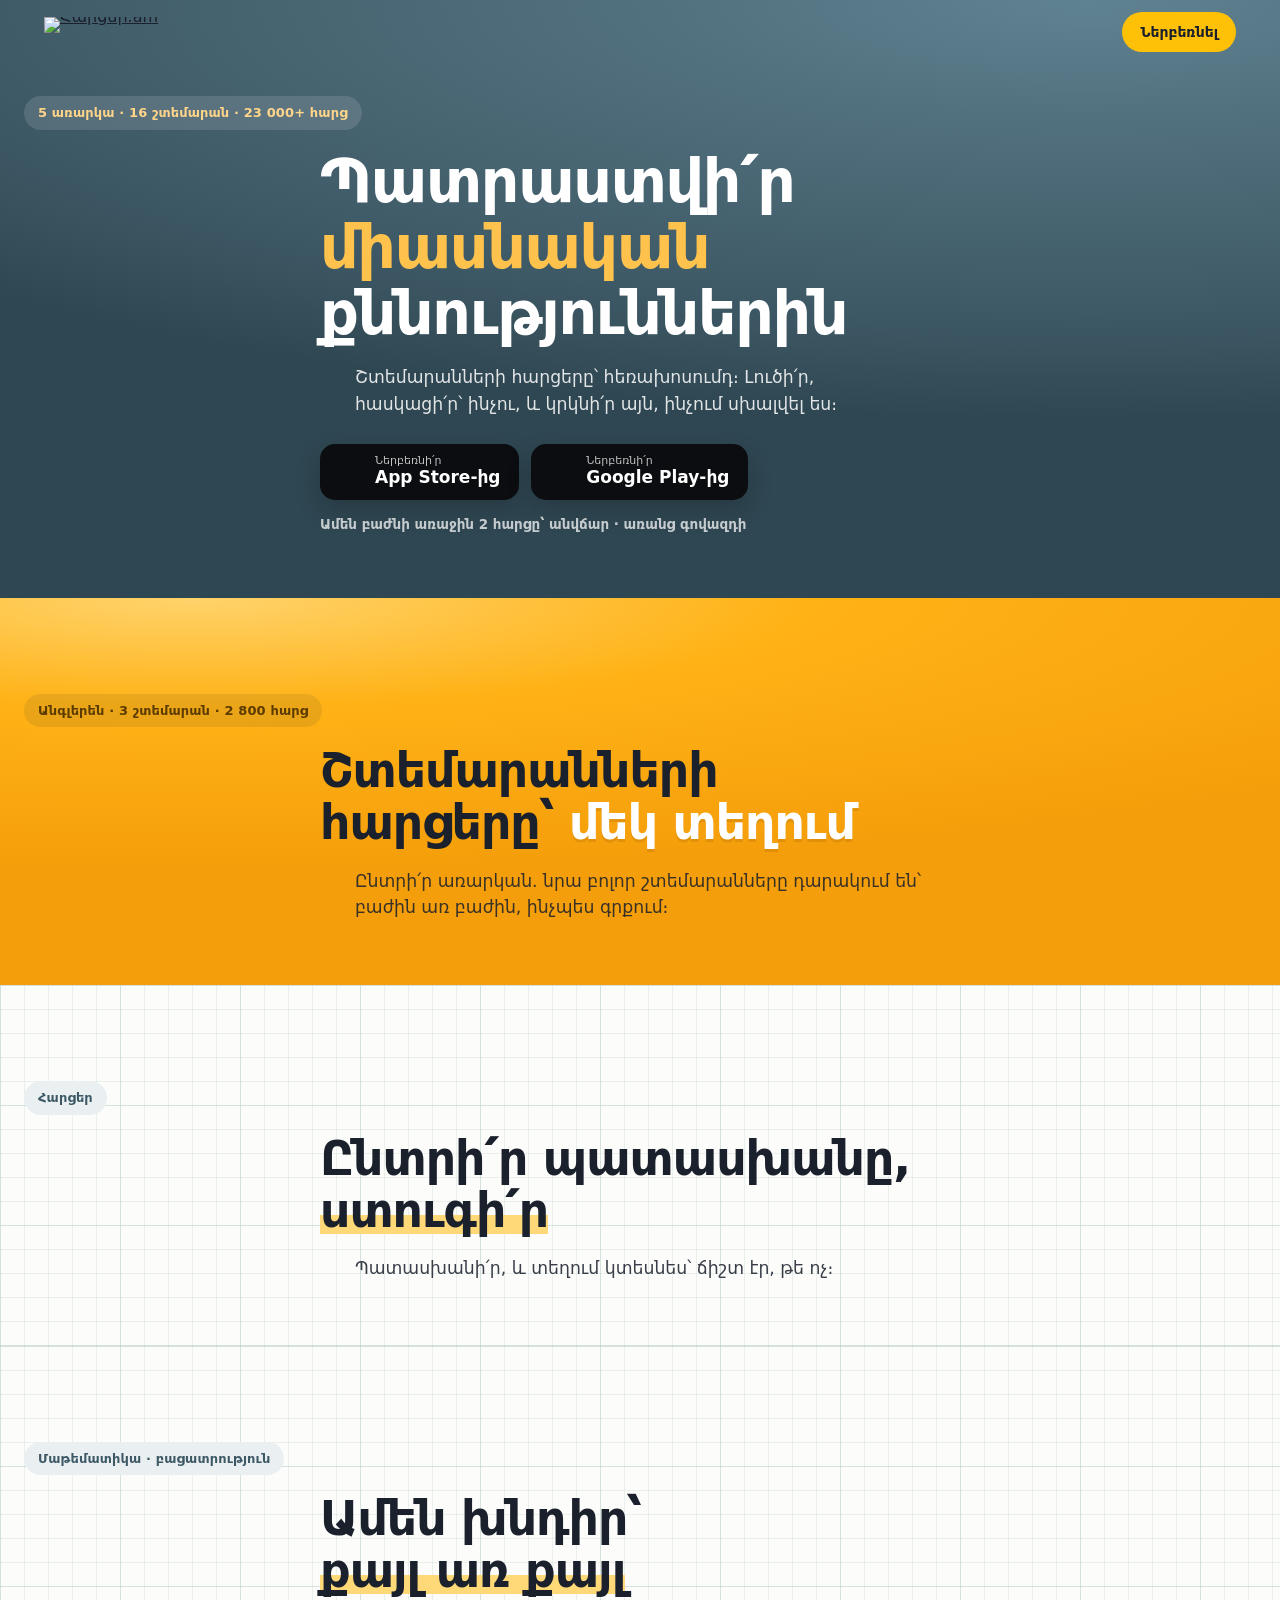
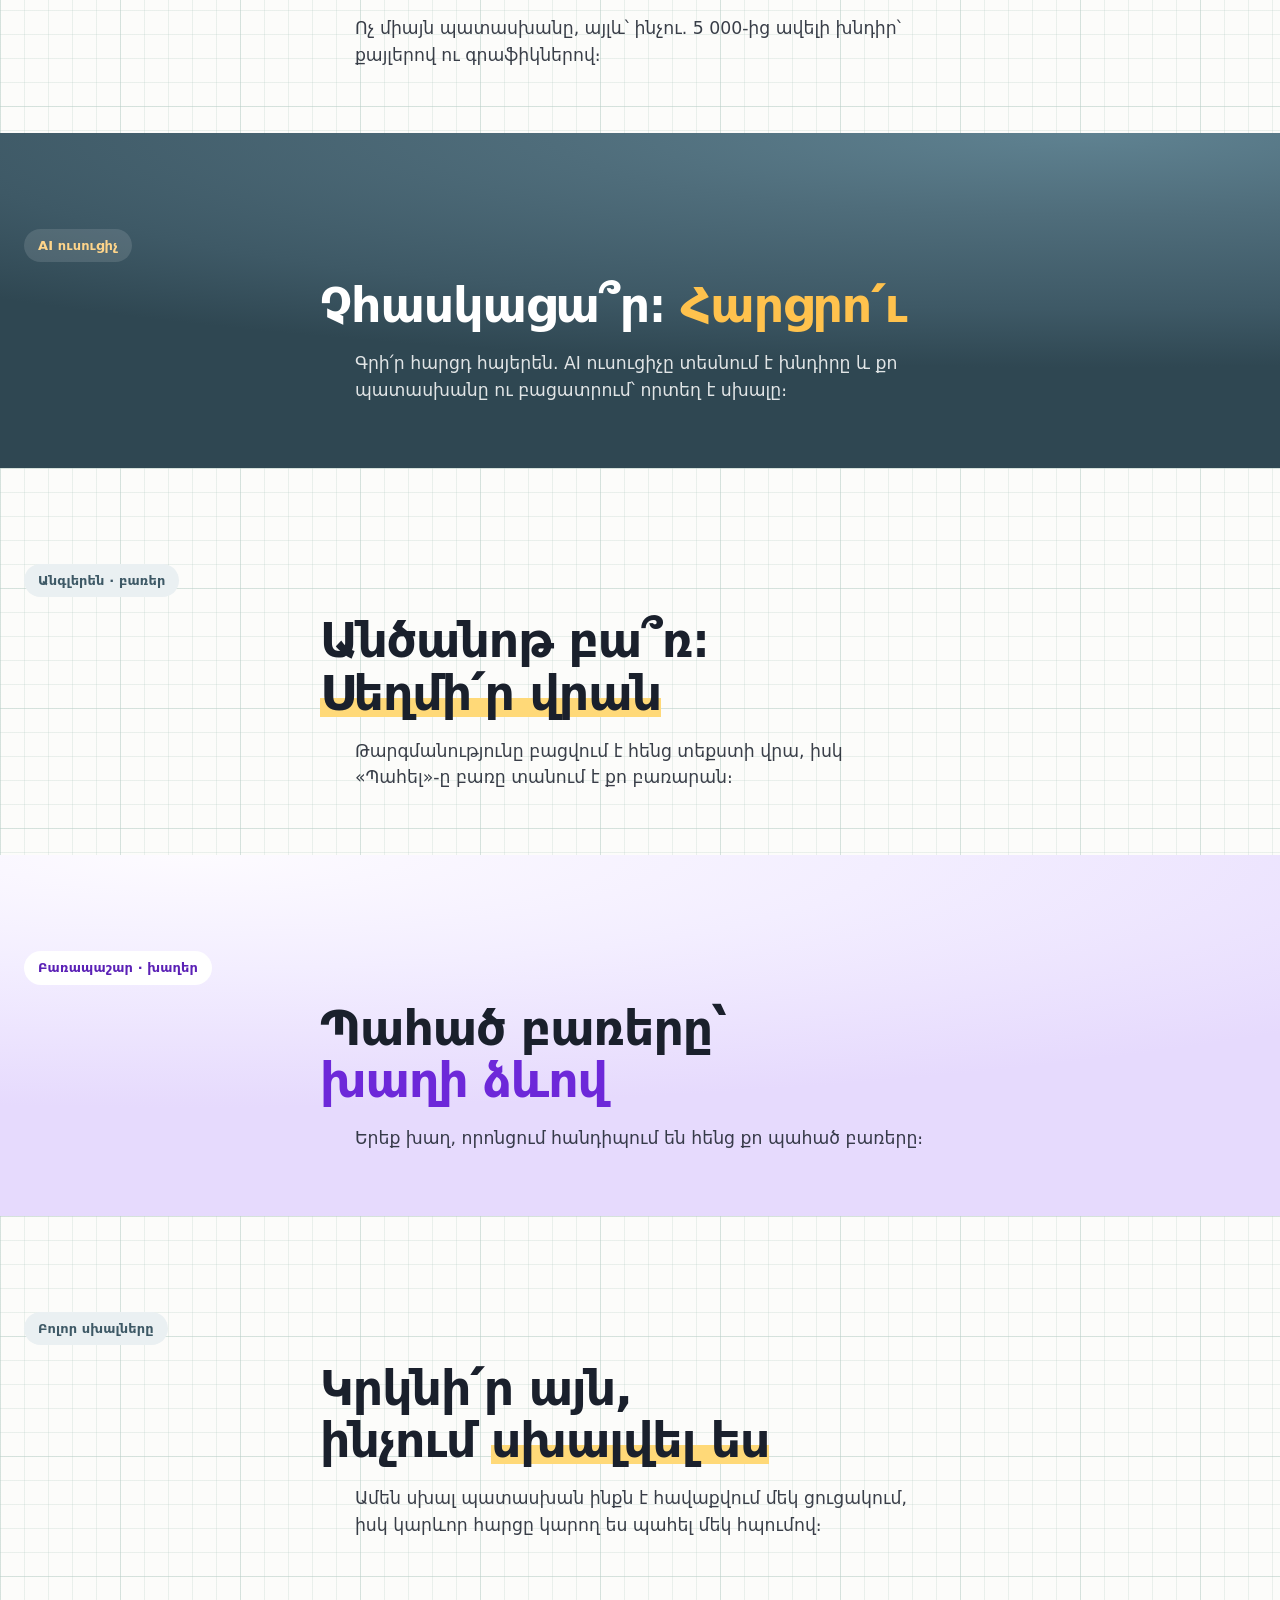
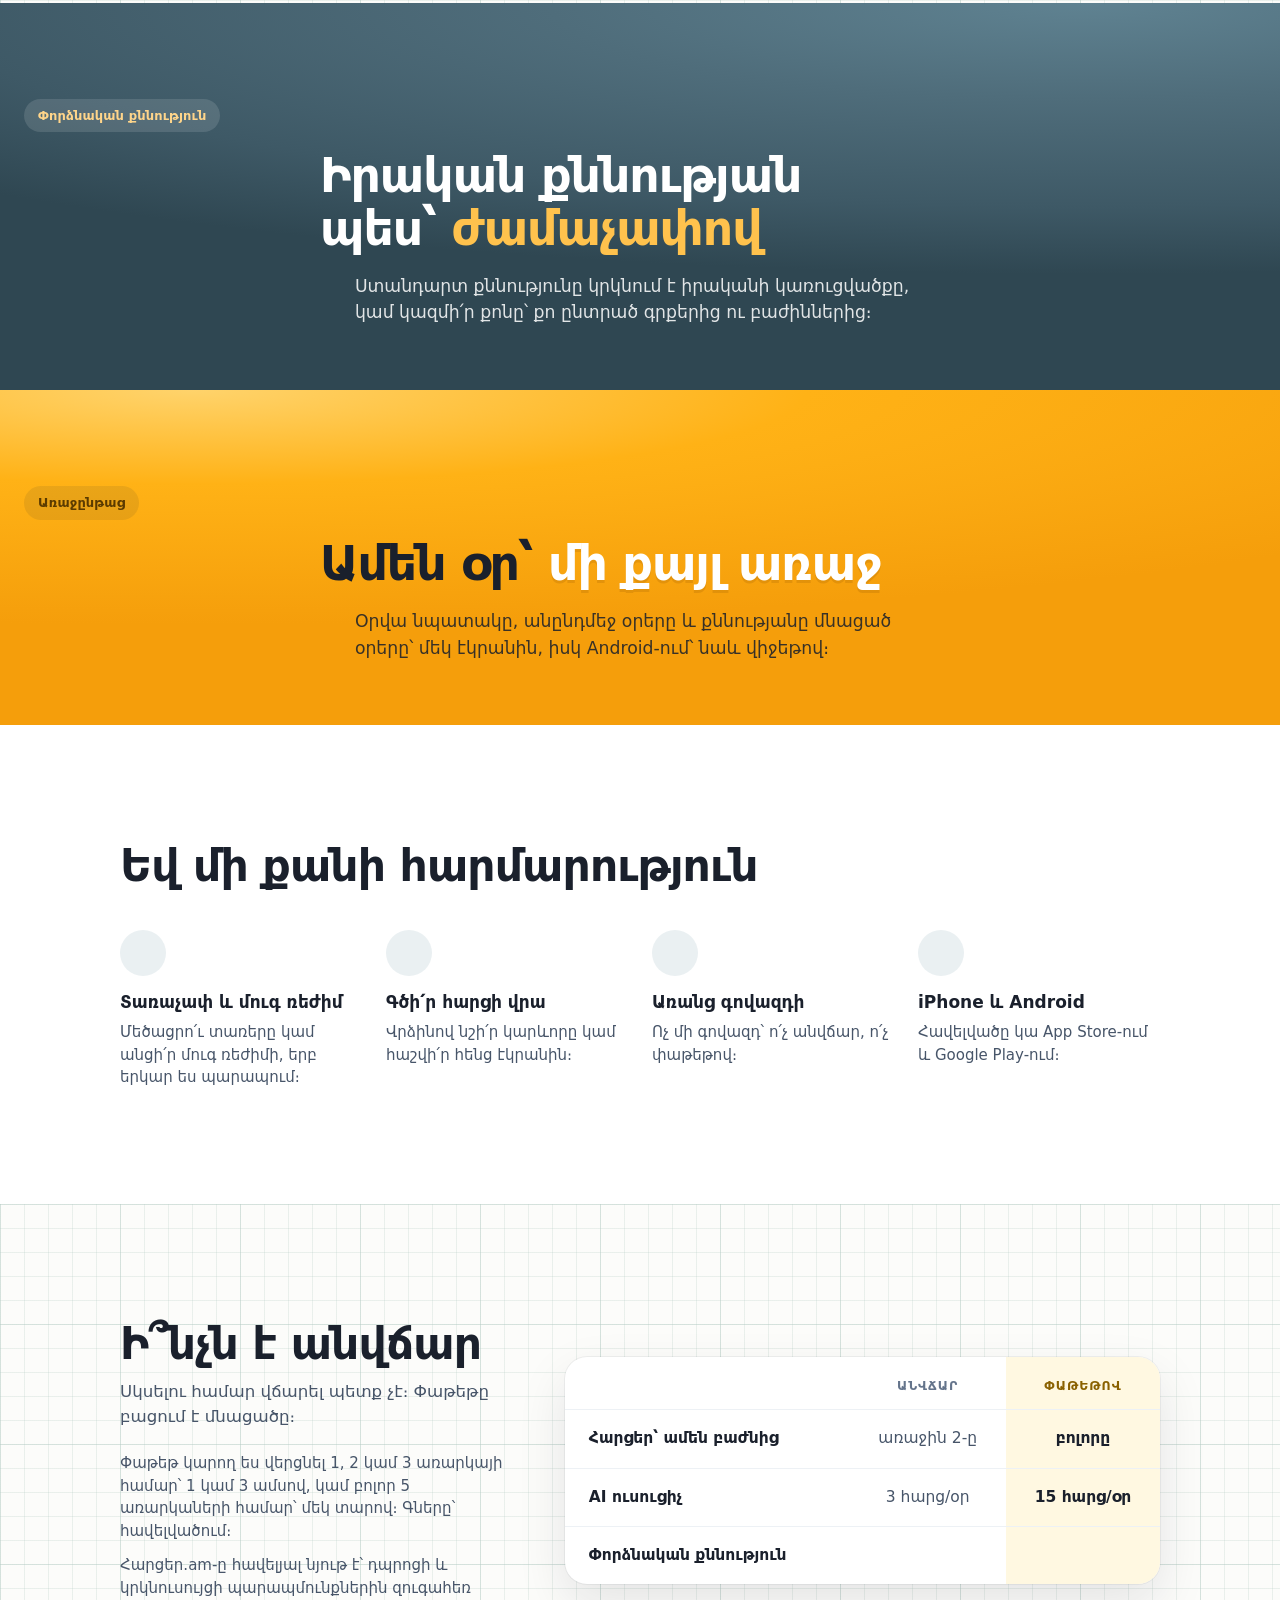
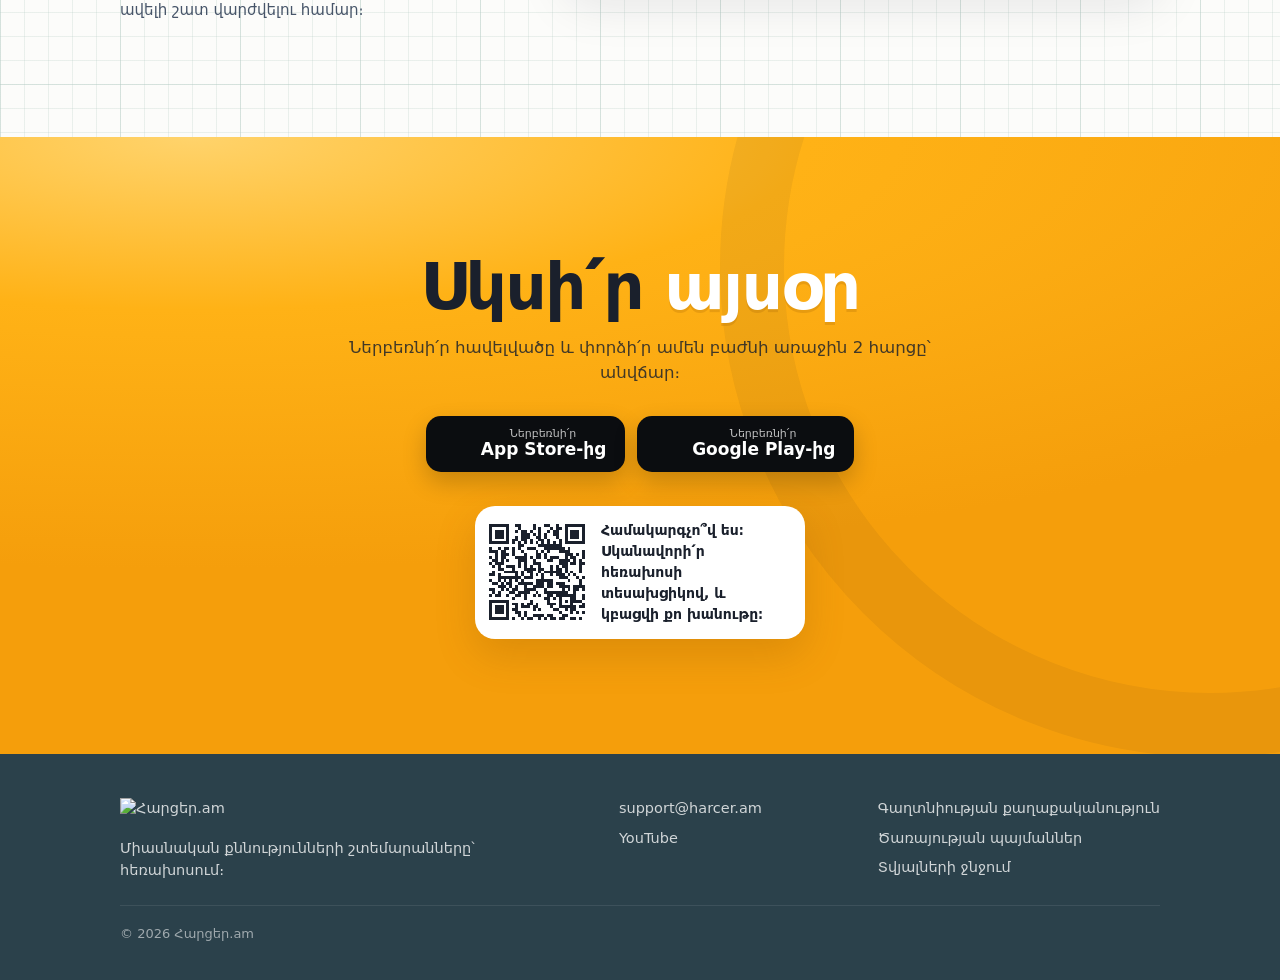
==== commit f0c7f34f: "Add files via upload" ====
--- a/index.html
+++ b/index.html
@@ -1,1098 +1,641 @@
-<!DOCTYPE html>
+<!doctype html>
 <html lang="hy">
 <head>
-    <meta charset="UTF-8">
-    <meta name="viewport" content="width=device-width, initial-scale=1.0">
-    <title>Harcer.am - Նախապատրաստվեք Միասնական Քննություններին</title>
-    <meta name="description" content="Հարցեր.am-ը լավագույն հավելվածն է Միասնական քննություններին նախապատրաստվելու համար: Անցեք ցանկացած շեմարանով: iOS, Android և Web։">
-    
-    <style>
-        * {
-            margin: 0;
-            padding: 0;
-            box-sizing: border-box;
-        }
-
-        :root {
-            --primary: #0a7ea4;
-            --primary-dark: #023c69;
-            --secondary: #4F6D7B;
-            --accent: #FFB347;
-            --dark: #11181C;
-            --dark-light: #1e293b;
-            --text: #334155;
-            --text-light: #64748b;
-            --light: #f8fafc;
-            --white: #ffffff;
-            --success: #10b981;
-            --warning: #f59e0b;
-        }
-
-        body {
-            font-family: -apple-system, BlinkMacSystemFont, 'Segoe UI', Roboto, 'Helvetica Neue', Arial, sans-serif;
-            line-height: 1.6;
-            color: var(--text);
-            overflow-x: hidden;
-        }
-
-        /* Smooth Scroll */
-        html {
-            scroll-behavior: smooth;
-        }
-
-        /* Navigation */
-        nav {
-            position: fixed;
-            width: 100%;
-            background: rgba(255, 255, 255, 0.95);
-            backdrop-filter: blur(10px);
-            box-shadow: 0 2px 20px rgba(0, 0, 0, 0.05);
-            z-index: 1000;
-            transition: all 0.3s ease;
-        }
-
-        nav.scrolled {
-            box-shadow: 0 2px 20px rgba(0, 0, 0, 0.1);
-        }
-
-        .nav-container {
-            max-width: 1200px;
-            margin: 0 auto;
-            display: flex;
-            justify-content: space-between;
-            align-items: center;
-            padding: 1rem 2rem;
-        }
-
-        .logo {
-            font-size: 1.5rem;
-            font-weight: 800;
-            color: var(--primary);
-        }
-
-        .nav-links {
-            display: flex;
-            gap: 2rem;
-            list-style: none;
-            align-items: center;
-        }
-
-        .nav-links li:last-child {
-            margin-left: -1rem;
-        }
-
-        .nav-links a {
-            text-decoration: none;
-            color: var(--text);
-            font-weight: 500;
-            transition: color 0.3s ease;
-        }
-
-        .nav-links a:hover {
-            color: var(--primary);
-        }
-
-        .cta-button {
-            background: var(--accent);
-            color: white;
-            padding: 0.7rem 1.5rem;
-            border-radius: 50px;
-            text-decoration: none;
-            font-weight: 600;
-            transition: transform 0.3s ease, box-shadow 0.3s ease;
-            display: inline-block;
-            box-shadow: 0 4px 15px rgba(255, 179, 71, 0.3);
-        }
-
-        .cta-button:hover {
-            transform: translateY(-2px);
-            box-shadow: 0 10px 30px rgba(10, 126, 164, 0.4);
-        }
-
-        .web-app-button {
-            background: white;
-            color: var(--primary);
-            padding: 0.7rem 1.5rem;
-            border-radius: 50px;
-            text-decoration: none;
-            font-weight: 600;
-            transition: transform 0.3s ease, box-shadow 0.3s ease, background 0.3s ease;
-            display: inline-block;
-            border: 2px solid var(--primary);
-            box-shadow: 0 2px 8px rgba(10, 126, 164, 0.1);
-        }
-
-        .web-app-button:hover {
-            transform: translateY(-2px);
-            box-shadow: 0 4px 15px rgba(10, 126, 164, 0.2);
-            background: var(--primary) !important;
-            color: white !important;
-        }
-
-        /* Hamburger Menu */
-        .hamburger {
-            display: none;
-            flex-direction: column;
-            cursor: pointer;
-            gap: 4px;
-        }
-
-        .hamburger span {
-            width: 25px;
-            height: 3px;
-            background: var(--primary);
-            border-radius: 3px;
-            transition: all 0.3s ease;
-        }
-
-        /* Hero Section */
-        .hero {
-            padding: 120px 2rem 80px;
-            background: linear-gradient(135deg, #0a7ea4 0%, #4F6D7B 100%);
-            color: white;
-            position: relative;
-            overflow: hidden;
-        }
-
-        .hero::before {
-            content: '';
-            position: absolute;
-            top: 0;
-            left: 0;
-            right: 0;
-            bottom: 0;
-            background: url('data:image/svg+xml,<svg xmlns="http://www.w3.org/2000/svg" viewBox="0 0 1440 320"><path fill="rgba(255,255,255,0.1)" d="M0,96L48,112C96,128,192,160,288,160C384,160,480,128,576,112C672,96,768,96,864,112C960,128,1056,160,1152,165.3C1248,171,1344,149,1392,138.7L1440,128L1440,320L1392,320C1344,320,1248,320,1152,320C1056,320,960,320,864,320C768,320,672,320,576,320C480,320,384,320,288,320C192,320,96,320,48,320L0,320Z"></path></svg>') no-repeat bottom;
-            background-size: cover;
-            opacity: 0.5;
-        }
-
-        .hero-container {
-            max-width: 1200px;
-            margin: 0 auto;
-            display: grid;
-            grid-template-columns: 1fr 1fr;
-            gap: 4rem;
-            align-items: center;
-            position: relative;
-            z-index: 1;
-        }
-
-        .hero-content h1 {
-            font-size: 3.5rem;
-            font-weight: 900;
-            line-height: 1.2;
-            margin-bottom: 1.5rem;
-            animation: fadeInUp 0.8s ease;
-        }
-
-        .hero-content p {
-            font-size: 1.25rem;
-            line-height: 1.8;
-            margin-bottom: 2rem;
-            opacity: 0.95;
-            animation: fadeInUp 0.8s ease 0.2s backwards;
-        }
-
-        .hero-buttons {
-            display: flex;
-            gap: 1rem;
-            flex-wrap: wrap;
-            animation: fadeInUp 0.8s ease 0.4s backwards;
-            justify-content: center;
-        }
-
-        .hero-buttons .btn-full-width {
-            flex: 0 0 auto;
-            background: white;
-            color: var(--primary);
-            padding: 1rem 2rem;
-            font-size: 1.1rem;
-            margin-top: 0.5rem;
-            box-shadow: 0 4px 15px rgba(0, 0, 0, 0.15);
-        }
-
-        .hero-buttons .btn-full-width:hover {
-            background: rgba(255, 255, 255, 0.95);
-            transform: translateY(-2px);
-            box-shadow: 0 8px 25px rgba(0, 0, 0, 0.2);
-        }
-
-        .btn-primary {
-            background: var(--accent);
-            color: white;
-            padding: 1rem 2rem;
-            border-radius: 50px;
-            text-decoration: none;
-            font-weight: 700;
-            font-size: 1.1rem;
-            transition: all 0.3s ease;
-            display: inline-flex;
-            align-items: center;
-            gap: 0.5rem;
-            box-shadow: 0 8px 25px rgba(255, 179, 71, 0.3);
-        }
-
-        .btn-primary:hover {
-            transform: translateY(-3px);
-            box-shadow: 0 15px 40px rgba(255, 179, 71, 0.4);
-        }
-
-        .btn-secondary {
-            background: rgba(255, 255, 255, 0.2);
-            color: white;
-            padding: 1rem 2rem;
-            border-radius: 50px;
-            text-decoration: none;
-            font-weight: 700;
-            font-size: 1.1rem;
-            backdrop-filter: blur(10px);
-            transition: all 0.3s ease;
-            border: 2px solid rgba(255, 255, 255, 0.3);
-        }
-
-        .btn-secondary:hover {
-            background: rgba(255, 255, 255, 0.3);
-            border-color: white;
-        }
-
-        .hero-image {
-            position: relative;
-            animation: fadeInRight 1s ease;
-        }
-
-        .phone-mockup {
-            width: 100%;
-            max-width: 450px;
-            margin: 0 auto;
-            position: relative;
-            animation: float 3s ease-in-out infinite;
-        }
-
-        .phone-mockup img {
-            width: 100%;
-            border-radius: 30px;
-            box-shadow: 0 20px 60px rgba(0, 0, 0, 0.4);
-            border: 8px solid #1e293b;
-        }
-
-        .screenshot-placeholder {
-            width: 100%;
-            max-width: 450px;
-            aspect-ratio: 9/19.5;
-            background: linear-gradient(135deg, #667eea, #764ba2);
-            border-radius: 30px;
-            border: 8px solid #1e293b;
-            display: flex;
-            align-items: center;
-            justify-content: center;
-            color: white;
-            font-size: 1.2rem;
-            text-align: center;
-            padding: 2rem;
-            box-shadow: 0 20px 60px rgba(0, 0, 0, 0.4);
-        }
-
-        /* Stats Section */
-        .stats {
-            background: var(--secondary);
-            color: white;
-            padding: 3rem 2rem;
-        }
-
-        .stats-container {
-            max-width: 1200px;
-            margin: 0 auto;
-            display: grid;
-            grid-template-columns: repeat(auto-fit, minmax(200px, 1fr));
-            gap: 3rem;
-            text-align: center;
-        }
-
-        .stat-item h3 {
-            font-size: 3rem;
-            font-weight: 900;
-            color: var(--accent);
-            margin-bottom: 0.5rem;
-        }
-
-        .stat-item p {
-            color: rgba(255, 255, 255, 0.9);
-            font-size: 1.1rem;
-            font-weight: 500;
-        }
-
-        /* Features Section */
-        .features {
-            padding: 100px 2rem;
-            background: var(--light);
-        }
-
-        .section-header {
-            text-align: center;
-            max-width: 700px;
-            margin: 0 auto 4rem;
-        }
-
-        .section-header h2 {
-            font-size: 2.5rem;
-            font-weight: 900;
-            color: var(--dark);
-            margin-bottom: 1rem;
-        }
-
-        .section-header p {
-            font-size: 1.2rem;
-            color: var(--text-light);
-        }
-
-        .features-grid {
-            max-width: 1200px;
-            margin: 0 auto;
-            display: grid;
-            grid-template-columns: repeat(auto-fit, minmax(300px, 1fr));
-            gap: 2rem;
-        }
-
-        .feature-card {
-            background: white;
-            padding: 2.5rem;
-            border-radius: 20px;
-            box-shadow: 0 5px 20px rgba(0, 0, 0, 0.05);
-            transition: all 0.3s ease;
-            position: relative;
-            overflow: hidden;
-        }
-
-        .feature-card::before {
-            content: '';
-            position: absolute;
-            top: 0;
-            left: 0;
-            width: 100%;
-            height: 4px;
-            background: var(--accent);
-            transform: scaleX(0);
-            transition: transform 0.3s ease;
-        }
-
-        .feature-card:hover {
-            transform: translateY(-10px);
-            box-shadow: 0 15px 40px rgba(0, 0, 0, 0.1);
-        }
-
-        .feature-card:hover::before {
-            transform: scaleX(1);
-        }
-
-        .feature-icon {
-            width: 60px;
-            height: 60px;
-            background: linear-gradient(135deg, var(--primary), var(--secondary));
-            border-radius: 15px;
-            display: flex;
-            align-items: center;
-            justify-content: center;
-            font-size: 2rem;
-            margin-bottom: 1.5rem;
-            box-shadow: 0 4px 15px rgba(10, 126, 164, 0.2);
-        }
-
-        .feature-card h3 {
-            font-size: 1.5rem;
-            color: var(--dark);
-            margin-bottom: 1rem;
-        }
-
-        .feature-card p {
-            color: var(--text-light);
-            line-height: 1.8;
-        }
-
-        /* How It Works Section */
-        .how-it-works {
-            padding: 100px 2rem;
-            background: white;
-        }
-
-        .steps-container {
-            max-width: 1000px;
-            margin: 0 auto;
-            position: relative;
-        }
-
-        .step {
-            display: grid;
-            grid-template-columns: 1fr 1fr;
-            gap: 4rem;
-            align-items: center;
-            margin-bottom: 5rem;
-        }
-
-        .step:nth-child(even) {
-            direction: rtl;
-        }
-
-        .step:nth-child(even) > * {
-            direction: ltr;
-        }
-
-        .step-content {
-            position: relative;
-        }
-
-        .step-number {
-            display: inline-block;
-            width: 60px;
-            height: 60px;
-            background: var(--accent);
-            color: white;
-            border-radius: 50%;
-            display: flex;
-            align-items: center;
-            justify-content: center;
-            font-size: 1.5rem;
-            font-weight: 900;
-            margin-bottom: 1rem;
-            box-shadow: 0 4px 15px rgba(255, 179, 71, 0.3);
-        }
-
-        .step-content h3 {
-            font-size: 2rem;
-            color: var(--dark);
-            margin-bottom: 1rem;
-        }
-
-        .step-content p {
-            color: var(--text-light);
-            font-size: 1.1rem;
-            line-height: 1.8;
-        }
-
-        .step-image {
-            background: linear-gradient(135deg, #e0f2f7, #f0f8fa);
-            border-radius: 20px;
-            padding: 2rem;
-            display: flex;
-            align-items: center;
-            justify-content: center;
-            min-height: 300px;
-        }
-
-        .step-image-placeholder {
-            font-size: 5rem;
-        }
-
-        /* Testimonials Section */
-        .testimonials {
-            padding: 100px 2rem;
-            background: linear-gradient(135deg, #4F6D7B, #0a7ea4);
-            color: white;
-        }
-
-        .testimonials-grid {
-            max-width: 1200px;
-            margin: 0 auto;
-            display: grid;
-            grid-template-columns: repeat(auto-fit, minmax(300px, 1fr));
-            gap: 2rem;
-        }
-
-        .testimonial-card {
-            background: rgba(255, 255, 255, 0.1);
-            backdrop-filter: blur(10px);
-            padding: 2rem;
-            border-radius: 20px;
-            border: 1px solid rgba(255, 255, 255, 0.2);
-        }
-
-        .testimonial-header {
-            display: flex;
-            align-items: center;
-            gap: 1rem;
-            margin-bottom: 1rem;
-        }
-
-        .testimonial-avatar {
-            width: 50px;
-            height: 50px;
-            background: white;
-            border-radius: 50%;
-            display: flex;
-            align-items: center;
-            justify-content: center;
-            font-size: 1.5rem;
-        }
-
-        .testimonial-info h4 {
-            font-size: 1.1rem;
-            margin-bottom: 0.25rem;
-        }
-
-        .testimonial-info p {
-            opacity: 0.8;
-            font-size: 0.9rem;
-        }
-
-        .stars {
-            color: #fbbf24;
-            margin-bottom: 1rem;
-        }
-
-        .testimonial-text {
-            line-height: 1.8;
-            opacity: 0.95;
-        }
-
-        /* CTA Section */
-        .cta-section {
-            padding: 100px 2rem;
-            background: linear-gradient(135deg, var(--primary-dark), var(--primary));
-            color: white;
-            text-align: center;
-        }
-
-        .cta-content {
-            max-width: 800px;
-            margin: 0 auto;
-        }
-
-        .cta-content h2 {
-            font-size: 3rem;
-            font-weight: 900;
-            margin-bottom: 1.5rem;
-        }
-
-        .cta-content p {
-            font-size: 1.3rem;
-            margin-bottom: 2rem;
-            color: var(--text-light);
-        }
-
-        .download-buttons {
-            display: flex;
-            justify-content: center;
-            gap: 1rem;
-            flex-wrap: wrap;
-        }
-
-        .download-btn {
-            background: white;
-            color: var(--dark);
-            padding: 1rem 2rem;
-            border-radius: 15px;
-            text-decoration: none;
-            font-weight: 700;
-            display: inline-flex;
-            align-items: center;
-            gap: 0.75rem;
-            transition: all 0.3s ease;
-            border: 2px solid rgba(255, 255, 255, 0.2);
-        }
-
-        .download-btn:hover {
-            transform: translateY(-5px);
-            box-shadow: 0 15px 40px rgba(255, 179, 71, 0.3);
-            border-color: var(--accent);
-        }
-
-        .download-btn img {
-            width: 30px;
-            height: 30px;
-        }
-
-        /* Footer */
-        footer {
-            background: var(--dark-light);
-            color: white;
-            padding: 4rem 2rem 2rem;
-        }
-
-        .footer-container {
-            max-width: 1200px;
-            margin: 0 auto;
-            display: grid;
-            grid-template-columns: repeat(auto-fit, minmax(250px, 1fr));
-            gap: 3rem;
-            margin-bottom: 3rem;
-        }
-
-        .footer-section h3 {
-            font-size: 1.3rem;
-            margin-bottom: 1.5rem;
-        }
-
-        .footer-section ul {
-            list-style: none;
-        }
-
-        .footer-section ul li {
-            margin-bottom: 0.75rem;
-        }
-
-        .footer-section a {
-            color: var(--text-light);
-            text-decoration: none;
-            transition: color 0.3s ease;
-        }
-
-        .footer-section a:hover {
-            color: var(--primary);
-        }
-
-        .footer-bottom {
-            max-width: 1200px;
-            margin: 0 auto;
-            padding-top: 2rem;
-            border-top: 1px solid rgba(255, 255, 255, 0.1);
-            text-align: center;
-            color: var(--text-light);
-        }
-
-        /* Animations */
-        @keyframes fadeInUp {
-            from {
-                opacity: 0;
-                transform: translateY(30px);
-            }
-            to {
-                opacity: 1;
-                transform: translateY(0);
-            }
-        }
-
-        @keyframes fadeInRight {
-            from {
-                opacity: 0;
-                transform: translateX(30px);
-            }
-            to {
-                opacity: 1;
-                transform: translateX(0);
-            }
-        }
-
-        @keyframes float {
-            0%, 100% {
-                transform: translateY(0);
-            }
-            50% {
-                transform: translateY(-20px);
-            }
-        }
-
-        /* Responsive Design */
-        @media (max-width: 968px) {
-            .nav-links {
-                position: fixed;
-                top: 70px;
-                left: -100%;
-                width: 100%;
-                height: calc(100vh - 70px);
-                background: white;
-                flex-direction: column;
-                padding: 2rem;
-                transition: left 0.3s ease;
-                box-shadow: 0 10px 30px rgba(0, 0, 0, 0.1);
-            }
-
-            .nav-links.active {
-                left: 0;
-            }
-
-            .hamburger {
-                display: flex;
-            }
-
-            .hero-container {
-                grid-template-columns: 1fr;
-                text-align: center;
-            }
-
-            .hero-content h1 {
-                font-size: 2.5rem;
-            }
-
-            .hero-buttons {
-                justify-content: center;
-            }
-
-            .hero-image {
-                order: -1;
-            }
-
-            .step {
-                grid-template-columns: 1fr;
-            }
-
-            .step:nth-child(even) {
-                direction: ltr;
-            }
-
-            .cta-content h2 {
-                font-size: 2rem;
-            }
-        }
-
-        @media (max-width: 640px) {
-            .hero-content h1 {
-                font-size: 2rem;
-            }
-
-            .hero-content p {
-                font-size: 1.1rem;
-            }
-
-            .section-header h2 {
-                font-size: 2rem;
-            }
-
-            .stat-item h3 {
-                font-size: 2rem;
-            }
-
-            .features-grid,
-            .testimonials-grid {
-                grid-template-columns: 1fr;
-            }
-        }
-    </style>
+<meta charset="utf-8">
+<meta name="viewport" content="width=device-width, initial-scale=1, viewport-fit=cover">
+<title>Հարցեր.am — միասնական քննությունների շտեմարանները հեռախոսում</title>
+<meta name="description" content="Անգլերենի, հայոց լեզվի, մաթեմատիկայի, կենսաբանության և հայոց պատմության շտեմարանների 23 000-ից ավելի հարց՝ քայլ առ քայլ բացատրություններով, AI ուսուցչով և փորձնական քննությամբ։ iOS և Android։">
+<meta property="og:type" content="website">
+<meta property="og:url" content="https://harcer.am/">
+<meta property="og:title" content="Հարցեր.am — պատրաստվի՛ր միասնական քննություններին">
+<meta property="og:description" content="5 առարկա, 16 շտեմարան, 23 000+ հարց՝ բացատրություններով, AI ուսուցչով և փորձնական քննությամբ։">
+<meta property="og:image" content="https://harcer.am/site/og.jpg">
+<meta name="twitter:card" content="summary_large_image">
+<meta name="theme-color" content="#4F6D7B">
+<link rel="icon" type="image/png" href="site/favicon.png">
+<link rel="apple-touch-icon" href="site/apple-touch-icon.png">
+<link rel="stylesheet" href="site/kit.css">
+<!-- the icon font of the phone screens and its map: fetched alongside the page instead of after kit.js has run, but behind the stylesheet -->
+<link rel="preload" href="site/ionicons.woff2" as="font" type="font/woff2" crossorigin fetchpriority="low">
+<link rel="preload" href="site/ionicons.json" as="fetch" crossorigin fetchpriority="low">
+<script>document.documentElement.className = 'js';</script>
+<style>
+/* The landing page. One pinned phone runs the whole story: each scroll brings the next feature
+   (a headline and one line), and the phone plays that feature as a short loop of the app's real
+   screens (site/kit.js — the studio's screen kit).
+   Without JavaScript the chapters are plain sections, one under another. */
+*, *::before, *::after { box-sizing: border-box; }
+:root {
+  --teal: #3E5966; --teal2: #4F6D7B; --sun: #FFB216; --sun2: #F59E0B; --ink: #1A202C;
+  --bg-teal: radial-gradient(120% 70% at 85% 0%, #5F8291 0%, var(--teal2) 35%, var(--teal) 75%, #2F4752 100%);
+  --bg-sun: radial-gradient(120% 70% at 15% 0%, #FFD36B 0%, var(--sun) 40%, var(--sun2) 100%);
+  --bg-violet: radial-gradient(120% 70% at 15% 0%, #FDFBFF 0%, #F3EEFF 45%, #E6DAFD 100%);
+  --grid: linear-gradient(rgba(185,207,200,.42) 1.5px, transparent 1.5px), linear-gradient(90deg, rgba(185,207,200,.42) 1.5px, transparent 1.5px),
+    linear-gradient(rgba(185,207,200,.28) 1px, transparent 1px), linear-gradient(90deg, rgba(185,207,200,.28) 1px, transparent 1px);
+  --font: -apple-system, BlinkMacSystemFont, "SF Armenian", "Segoe UI", Roboto, "Noto Sans Armenian", system-ui, sans-serif;
+}
+html { -webkit-text-size-adjust: 100%; }
+body { margin: 0; font-family: var(--font); color: var(--ink); background: #F8FAFC; line-height: 1.5; -webkit-font-smoothing: antialiased; }
+a { color: inherit; }
+img { max-width: 100%; }
+h1, h2, h3, p { margin: 0; }
+.keep { white-space: nowrap; }
+.io { font-family: Ionicons; font-style: normal; font-weight: normal; line-height: 1; display: inline-block; }
+
+/* ───────── top bar ───────── */
+.topbar { position: absolute; left: 0; right: 0; top: 0; z-index: 100; height: 64px; display: flex; align-items: center; justify-content: space-between;
+  padding: 0 clamp(18px, 4vw, 44px); transition: background .3s, box-shadow .3s; }
+.js .topbar { position: fixed; }
+.topbar .logo { display: block; line-height: 0; }
+.topbar .logo img { height: 30px; width: auto; display: block; }
+.topbar .logo .t { display: none; }
+body:not([data-theme="teal"]) .topbar .logo .w { display: none; }
+body:not([data-theme="teal"]) .topbar .logo .t { display: block; }
+body[data-theme="page"] .topbar { background: rgba(255,255,255,.9); -webkit-backdrop-filter: blur(12px); backdrop-filter: blur(12px); box-shadow: 0 1px 0 rgba(15,23,42,.08); }
+.topbar .get { height: 40px; padding: 0 18px; border-radius: 20px; background: #FFC107; color: var(--ink); font-weight: 800; font-size: 14px;
+  display: inline-flex; align-items: center; gap: 8px; text-decoration: none; transition: background .3s, color .3s, transform .15s; }
+.topbar .get:hover { transform: translateY(-1px); }
+body[data-theme="sun"] .topbar .get { background: var(--ink); color: #fff; }
+
+/* ───────── the story ───────── */
+.bgs, .rail, .prog, .device { display: none; }
+.chap { padding: 96px 24px 64px; }
+.chap > * { max-width: 640px; margin-left: auto; margin-right: auto; }
+.chap[data-theme="teal"] { background: var(--bg-teal); color: #fff; }
+.chap[data-theme="sun"] { background: var(--bg-sun); }
+.chap[data-theme="paper"] { background-color: #FCFCFA; background-image: var(--grid); background-size: 120px 120px, 120px 120px, 24px 24px, 24px 24px; }
+.chap[data-theme="violet"] { background: var(--bg-violet); }
+
+.eyebrow { display: inline-flex; align-items: center; gap: 8px; font-size: 13px; font-weight: 700; letter-spacing: .01em; padding: 7px 14px; border-radius: 999px; white-space: nowrap; }
+.chap[data-theme="teal"] .eyebrow { background: rgba(255,255,255,.12); color: #FFD58A; }
+.chap[data-theme="sun"] .eyebrow { background: rgba(26,32,44,.09); color: #5B3B00; }
+.chap[data-theme="paper"] .eyebrow { background: #EAF0F2; color: var(--teal); }
+.chap[data-theme="violet"] .eyebrow { background: #fff; color: #5B21B6; }
+.chap h1, .chap h2 { font-weight: 800; letter-spacing: -.022em; line-height: 1.1; margin-top: 18px; text-wrap: balance; }
+.chap h1 { font-size: clamp(34px, 4.7vw, 64px); }
+.chap h2 { font-size: clamp(27px, 3.7vw, 50px); }
+.chap em { font-style: normal; }
+.chap[data-theme="teal"] em { color: #FFC24D; }
+.chap[data-theme="sun"] em { color: #fff; text-shadow: 0 3px 0 rgba(140,80,0,.18); }
+/* on paper the emphasis is a stroke of the highlighter */
+.chap[data-theme="paper"] em { background: linear-gradient(transparent 58%, #FFD978 58%, #FFD978 92%, transparent 92%); }
+.chap[data-theme="violet"] em { color: #6D28D9; }
+.chap .lead { margin-top: 18px; font-size: clamp(16px, 1.35vw, 19px); line-height: 1.55; opacity: .86; max-width: 33em; text-wrap: pretty; }
+.chap .fine { margin-top: 14px; font-size: 13.5px; font-weight: 600; opacity: .72; }
+
+
+.stores { display: flex; flex-wrap: wrap; gap: 12px; margin-top: 26px; }
+.store { height: 56px; padding: 0 20px 0 16px; border-radius: 15px; background: #0B0D10; color: #fff; text-decoration: none; display: inline-flex; align-items: center; gap: 12px;
+  box-shadow: 0 10px 24px rgba(0,0,0,.2); transition: transform .15s, box-shadow .15s; }
+.store:hover { transform: translateY(-2px); box-shadow: 0 14px 30px rgba(0,0,0,.26); }
+.store .io { font-size: 27px; width: 27px; }
+.store span { display: flex; flex-direction: column; font-size: 17px; font-weight: 700; line-height: 1.15; white-space: nowrap; }
+.store small { font-size: 11px; font-weight: 500; opacity: .75; }
+/* a phone only needs its own store */
+[data-os="android"] .store.ios, [data-os="ios"] .store.android { display: none; }
+[data-os] .store { flex: 1; justify-content: center; max-width: 340px; }
+/* the line above a headline can change with what the phone shows */
+.eyebrow { transition: opacity .2s; }
+.eyebrow.swap { opacity: 0; }
+/* "there is more below", on the first screen only */
+.more { display: none; }
+.more .io { animation: nudge 1.6s ease-in-out infinite; }
+@keyframes nudge { 50% { transform: translateY(4px); } }
+
+/* ---- pinned mode ---- */
+.js .story { position: relative; }
+/* clip, not hidden: a hidden box can still be scrolled by the browser when the address names a chapter (#exam) */
+.js .stage { position: sticky; top: 0; height: 100vh; height: 100svh; overflow: hidden; overflow: clip; color: var(--ink); transition: color .5s; }
+.js .stage[data-theme="teal"] { color: #fff; }
+.js .bgs { display: block; }
+.js .bgs i { position: absolute; inset: 0; opacity: 0; transition: opacity .7s; }
+.bgs .b-teal { background: var(--bg-teal); }
+.bgs .b-sun { background: var(--bg-sun); }
+.bgs .b-paper { background-color: #FCFCFA; background-image: var(--grid); background-size: 120px 120px, 120px 120px, 24px 24px, 24px 24px; }
+.bgs .b-violet { background: var(--bg-violet); }
+.stage[data-theme="teal"] .bgs .b-teal, .stage[data-theme="sun"] .bgs .b-sun, .stage[data-theme="paper"] .bgs .b-paper, .stage[data-theme="violet"] .bgs .b-violet { opacity: 1; }
+/* soft rings, as on the store screenshots: they echo the logo's circle */
+.ring { position: absolute; border-radius: 50%; border: 64px solid currentColor; opacity: .055; pointer-events: none; }
+.ring.a { width: 980px; height: 980px; right: -420px; top: -360px; transform: translateY(calc(var(--p, 0) * 140px)); }
+.ring.b { width: 620px; height: 620px; left: -360px; bottom: -300px; transform: translateY(calc(var(--p, 0) * -180px)); }
+
+.js .wrap { position: relative; height: 100%; max-width: 1180px; margin: 0 auto; padding: 84px 56px 40px; display: grid; grid-template-columns: minmax(0, 1.08fr) minmax(0, .92fr); gap: 32px; align-items: center; }
+.js .caps { display: grid; align-items: center; }
+.js .chap { grid-area: 1 / 1; padding: 0; background: none; color: inherit; opacity: 0; visibility: hidden; transform: translateY(16px);
+  transition: opacity .3s, transform .4s, visibility 0s .3s; }
+.js .chap > * { max-width: none; margin-left: 0; margin-right: 0; }
+.js .chap .lead { max-width: 31em; }
+.js .chap.on { opacity: 1; visibility: visible; transform: none; transition: opacity .45s .1s, transform .55s .1s; }
+.js .more { display: flex; position: absolute; left: 50%; bottom: 20px; width: 40px; height: 40px; margin-left: -20px; border-radius: 20px; align-items: center; justify-content: center;
+  font-size: 18px; background: rgba(255,255,255,.12); opacity: 0; transition: opacity .4s; pointer-events: none; z-index: 8; }
+.stage[data-ch="top"] .more { opacity: .9; }
+
+/* the phone: an iPhone-style frame around the live 402×874 kit screens */
+.js .device { display: flex; justify-content: center; align-items: center; position: relative; }
+.phone { --r: calc(62px * var(--k) + var(--b)); position: relative; flex: none; border-radius: var(--r); padding: var(--b); background: #0B0D10;
+  box-shadow: 0 0 0 calc(var(--b) * .28) #8A8F96 inset, 0 0 0 calc(var(--b) * .55) #3A3E44 inset, 0 44px 90px rgba(0,0,0,.3), 0 16px 32px rgba(0,0,0,.2); }
+.phone .side { position: absolute; width: 4px; border-radius: 2px; background: linear-gradient(90deg, #55595f, #9aa0a6); }
+.glass { position: relative; width: calc(402px * var(--k)); height: calc(874px * var(--k)); border-radius: calc(var(--r) - var(--b)); overflow: hidden; background: var(--teal2); }
+.ly { position: absolute; inset: 0; opacity: 0; visibility: hidden; transition: opacity .3s; pointer-events: none; }
+.ly > .scr { position: absolute; left: 0; top: 0; max-width: none; transform-origin: 0 0; transform: scale(var(--k)); }
+.ly.on { opacity: 1; visibility: visible; z-index: 2; }
+.ly.was { opacity: 1; visibility: visible; z-index: 1; }
+/* how a state arrives: a sheet rises, a popup pops, a message lands */
+.ly.fx-rise { transition: none; }
+.ly.fx-rise .xs, .ly.fx-rise .ts { animation: rise .55s cubic-bezier(.2,.8,.2,1) both; }
+.ly.fx-rise .dim { animation: fade .4s both; }
+.ly.fx-pop .pop { animation: pop .34s cubic-bezier(.2,.9,.3,1.25) both; transform-origin: var(--caret, 40px) -8px; }
+.ly.fx-msg .ts > div:nth-child(4) > :last-child, .ly.fx-msg2 .ts > div:nth-child(4) > :nth-last-child(-n+2) { animation: msg .4s cubic-bezier(.2,.8,.2,1) both; }
+.ly.fx-msg2 .ts > div:nth-child(4) > :last-child { animation-delay: .25s; }
+@keyframes rise { from { transform: translateY(100%); } }
+@keyframes fade { from { opacity: 0; } }
+@keyframes pop { from { opacity: 0; transform: scale(.8); } }
+@keyframes msg { from { opacity: 0; transform: translateY(14px); } }
+.tin.typing::after { content: ""; display: inline-block; width: 1.5px; height: 1.1em; margin-left: 1px; vertical-align: -2px; background: var(--primary); animation: blink 1s steps(2) infinite; }
+@keyframes blink { 50% { opacity: 0; } }
+/* the finger */
+.tap { position: absolute; z-index: 5; width: calc(56px * var(--k)); height: calc(56px * var(--k)); margin: calc(-28px * var(--k)) 0 0 calc(-28px * var(--k)); border-radius: 50%;
+  background: rgba(26,32,44,.2); box-shadow: inset 0 0 0 2px rgba(255,255,255,.75), 0 0 0 1px rgba(26,32,44,.15); opacity: 0; pointer-events: none; }
+.tap.go { animation: tap .55s ease-out; }
+@keyframes tap { 0% { opacity: 0; transform: scale(.5); } 25% { opacity: 1; transform: scale(.82); } 100% { opacity: 0; transform: scale(1.3); } }
+/* Android home-screen widget, next to the progress screen */
+.widget { position: absolute; z-index: 6; left: calc(-104px * var(--k)); bottom: 15%; transform-origin: 0 100%; transform: scale(var(--k)) rotate(-5deg) translateY(40px); opacity: 0; transition: opacity .45s, transform .6s cubic-bezier(.2,.8,.2,1); pointer-events: none; }
+.stage[data-ch="progress"] .widget { opacity: 1; transform: scale(var(--k)) rotate(-5deg); transition-delay: .25s; }
+
+.js .rail { display: flex; position: absolute; right: 24px; top: 50%; transform: translateY(-50%); flex-direction: column; gap: 9px; z-index: 8; }
+.rail a { position: relative; width: 9px; height: 9px; border-radius: 5px; background: currentColor; opacity: .28; transition: height .3s, opacity .3s; }
+.rail a.on { height: 26px; opacity: .95; }
+.rail a:hover { opacity: .8; }
+.rail a::after { content: attr(data-l); position: absolute; right: 20px; top: 50%; transform: translateY(-50%); white-space: nowrap; font-size: 12px; font-weight: 700; opacity: 0; transition: opacity .2s; pointer-events: none; }
+.rail a:hover::after { opacity: .95; }
+
+@media (max-height: 720px) and (min-width: 900px) {
+  .chap h1 { font-size: clamp(30px, 4vw, 48px); }
+  .chap h2 { font-size: clamp(25px, 3.2vw, 40px); }
+  .js .wrap { padding-top: 72px; padding-bottom: 24px; }
+}
+
+/* ---- narrow screens: the words on top, the phone below, moved to what the words talk about ---- */
+@media (max-width: 899px) {
+  .topbar { height: 56px; }
+  .topbar .logo img { height: 26px; }
+  .topbar .get { height: 36px; padding: 0 15px; font-size: 13px; }
+  .chap { padding: 84px 22px 48px; }
+  .js .wrap { display: flex; flex-direction: column; align-items: stretch; gap: 0; padding: 60px 0 0; }
+  .js .caps { display: block; position: relative; flex: none; margin: 10px 22px 14px; }
+  .js .chap { position: absolute; left: 0; right: 0; top: 0; }
+  .chap h1 { font-size: clamp(30px, 8.6vw, 40px); margin-top: 12px; }
+  .chap h2 { font-size: clamp(23px, 6.6vw, 30px); margin-top: 10px; }
+  .chap .lead { margin-top: 10px; font-size: 14.5px; line-height: 1.45; }
+  .chap .fine { margin-top: 10px; font-size: 12.5px; }
+  .eyebrow { font-size: 12px; padding: 5px 12px; }
+  .stores { margin-top: 16px; }
+  .store { height: 52px; }
+  .js .more { display: none; }
+  .js .device { flex: 1; min-height: 0; display: block; overflow: hidden;
+    -webkit-mask-image: linear-gradient(transparent, #000 14px, #000 calc(100% - 30px), transparent); mask-image: linear-gradient(transparent, #000 14px, #000 calc(100% - 30px), transparent); }
+  .js .phone { position: absolute; left: 50%; top: 0; transform-origin: 50% 0; transform: translate(-50%, var(--pan, 0px)) scale(var(--z, 1)); transition: transform .75s cubic-bezier(.2,.75,.2,1); }
+  .widget { left: auto; right: calc(-14px * var(--k)); bottom: auto; top: 44%; transform-origin: 100% 0; }
+  .js .rail { display: none; }
+  .js .prog { display: block; position: absolute; left: 0; right: 0; top: 56px; height: 3px; background: rgba(127,127,127,.22); z-index: 8; }
+  .prog i { display: block; height: 100%; background: #FFC107; transform-origin: 0 50%; transform: scaleX(var(--p, 0)); }
+  .stage[data-theme="sun"] .prog i { background: var(--ink); }
+  .ring.a { width: 560px; height: 560px; right: -300px; top: -220px; border-width: 44px; }
+  .ring.b { display: none; }
+}
+
+/* ───────── after the story ───────── */
+.sec { padding: clamp(64px, 9vw, 116px) clamp(20px, 5vw, 48px); }
+.sec .in { max-width: 1040px; margin: 0 auto; }
+.sec h2 { font-size: clamp(27px, 3.5vw, 44px); font-weight: 800; letter-spacing: -.02em; line-height: 1.12; text-wrap: balance; }
+.sec .sub { margin-top: 12px; font-size: clamp(16px, 1.3vw, 18px); color: #475569; max-width: 36em; }
+
+.also { background: #fff; }
+.also ul { list-style: none; padding: 0; margin: 40px 0 0; display: grid; grid-template-columns: repeat(4, 1fr); gap: 28px 24px; }
+.also li .ico { width: 46px; height: 46px; border-radius: 23px; background: #EAF0F2; color: var(--teal2); display: flex; align-items: center; justify-content: center; font-size: 22px; }
+.also li h3 { margin-top: 14px; font-size: 17px; font-weight: 700; }
+.also li p { margin-top: 6px; font-size: 15px; color: #475569; }
+
+.free { background-color: #FCFCFA; background-image: var(--grid); background-size: 120px 120px, 120px 120px, 24px 24px, 24px 24px; }
+.free .in { display: grid; grid-template-columns: minmax(0, .8fr) minmax(0, 1.2fr); gap: 48px; align-items: center; }
+.free .note { margin-top: 22px; font-size: 15px; color: #475569; max-width: 34em; }
+.free .note + .note { margin-top: 12px; }
+.tbl { background: #fff; border-radius: 22px; box-shadow: 0 20px 50px rgba(15,23,42,.1), 0 0 0 1px rgba(15,23,42,.05); overflow: hidden; }
+.tbl table { width: 100%; border-collapse: collapse; font-size: 15.5px; }
+.tbl th, .tbl td { padding: 17px 16px; text-align: center; white-space: nowrap; }
+.tbl th:first-child, .tbl td:first-child { text-align: left; padding-left: 24px; font-weight: 600; white-space: normal; }
+.tbl thead th { font-size: 12.5px; font-weight: 800; letter-spacing: .08em; text-transform: uppercase; color: #64748B; padding-top: 20px; padding-bottom: 14px; }
+.tbl tbody tr { border-top: 1px solid #EDF1F5; }
+.tbl td { color: #475569; }
+.tbl td:first-child { color: var(--ink); }
+.tbl .paid { background: #FFF8E1; color: var(--ink); font-weight: 800; }
+.tbl thead .paid { color: #8A6100; }
+.tbl .io { font-size: 20px; vertical-align: -4px; }
+
+.cta { background: var(--bg-sun); position: relative; overflow: hidden; text-align: center; }
+.cta .in { position: relative; display: flex; flex-direction: column; align-items: center; }
+.cta h2 { font-size: clamp(32px, 5vw, 64px); }
+.cta h2 em { font-style: normal; color: #fff; text-shadow: 0 3px 0 rgba(140,80,0,.18); }
+.cta .sub { color: var(--ink); opacity: .82; }
+.cta .stores { justify-content: center; margin-top: 30px; }
+.qr { margin-top: 34px; display: flex; align-items: center; gap: 16px; background: #fff; border-radius: 20px; padding: 14px 20px 14px 14px; box-shadow: 0 16px 40px rgba(120,70,0,.2); text-align: left; font-size: 14px; font-weight: 600; max-width: 330px; }
+.qr svg { width: 96px; height: 96px; flex: none; fill: var(--ink); }
+[data-os] .qr { display: none; }
+
+footer { background: #2B414B; color: rgba(255,255,255,.78); padding: 44px clamp(20px, 5vw, 48px) 36px; font-size: 14.5px; }
+footer .in { max-width: 1040px; margin: 0 auto; display: flex; flex-wrap: wrap; gap: 24px 48px; align-items: flex-start; justify-content: space-between; }
+footer img { height: 28px; width: auto; display: block; }
+footer .about { max-width: 26em; }
+footer .about p { margin-top: 12px; }
+footer nav { display: flex; flex-direction: column; gap: 8px; }
+footer a { text-decoration: none; }
+footer a:hover { color: #fff; text-decoration: underline; }
+footer .io { font-size: 16px; vertical-align: -2px; margin-right: 6px; }
+footer .copy { flex-basis: 100%; border-top: 1px solid rgba(255,255,255,.12); padding-top: 18px; font-size: 13px; opacity: .7; }
+
+@media (max-width: 899px) {
+  .also ul { grid-template-columns: repeat(2, 1fr); }
+  .free .in { grid-template-columns: 1fr; gap: 32px; }
+  .tbl th, .tbl td { padding: 14px 8px; font-size: 14px; }
+  .tbl td:first-child { min-width: 9.5em; }
+  .tbl th:first-child, .tbl td:first-child { padding-left: 16px; }
+  .tbl thead th { font-size: 11px; }
+}
+@media (max-width: 480px) { .also ul { grid-template-columns: 1fr; gap: 22px; } }
+
+@media (prefers-reduced-motion: reduce) {
+  *, *::before, *::after { animation: none !important; transition-duration: .01s !important; }
+}
+</style>
 </head>
-<body>
-    <!-- Navigation -->
-    <nav id="navbar">
-        <div class="nav-container">
-            <div class="logo">Harcer.am</div>
-            <ul class="nav-links" id="navLinks">
-                <li><a href="#home">Գլխավոր</a></li>
-                <li><a href="#features">Հնարավորություններ</a></li>
-                <li><a href="#how-it-works">Ինչպես Աշխատում է</a></li>
-                <li><a href="#testimonials">Ինչու Մենք</a></li>
-                <li><a href="#download" class="cta-button">Ներբեռնել Հիմա</a></li>
-                <li><a href="https://app.harcer.am" class="web-app-button" target="_blank" rel="noopener noreferrer">🌐 Մուտք</a></li>
-            </ul>
-            <div class="hamburger" id="hamburger">
-                <span></span>
-                <span></span>
-                <span></span>
-            </div>
+<body data-theme="teal">
+
+<header class="topbar">
+  <a class="logo" href="#top" aria-label="Հարցեր.am"><img class="w" src="site/logo-white.svg" alt="Հարցեր.am"><img class="t" src="site/logo-teal.svg" alt=""></a>
+  <a class="get" href="#download">Ներբեռնել</a>
+</header>
+
+<main>
+<div class="story" id="story">
+  <div class="stage" data-theme="teal" data-ch="top">
+    <div class="bgs" aria-hidden="true"><i class="b-teal"></i><i class="b-sun"></i><i class="b-paper"></i><i class="b-violet"></i><div class="ring a"></div><div class="ring b"></div></div>
+    <div class="prog" aria-hidden="true"><i></i></div>
+    <div class="wrap">
+      <div class="caps">
+
+        <section class="chap on" data-id="top" data-theme="teal" data-nav="Սկիզբ">
+          <span class="eyebrow">5 առարկա · 16 շտեմարան · 23&nbsp;000+ հարց</span>
+          <h1>Պատրաստվի՛ր <em>միասնական</em> քննություններին</h1>
+          <p class="lead">Շտեմարանների հարցերը՝ հեռախոսումդ։ Լուծի՛ր, հասկացի՛ր՝ ինչու, և կրկնի՛ր այն, ինչում սխալվել ես։</p>
+          <div class="stores">
+            <a class="store ios" href="https://apps.apple.com/am/app/harcer-am/id6751446057"><i class="io" data-ic="logo-apple"></i><span><small>Ներբեռնի՛ր</small>App Store-ից</span></a>
+            <a class="store android" href="https://play.google.com/store/apps/details?id=am.harcer.app"><i class="io" data-ic="logo-google-playstore"></i><span><small>Ներբեռնի՛ր</small>Google Play-ից</span></a>
+          </div>
+          <p class="fine">Ամեն բաժնի առաջին 2 հարցը՝ անվճար · առանց գովազդի</p>
+        </section>
+
+        <section class="chap" data-id="books" data-theme="sun" data-nav="Շտեմարաններ">
+          <span class="eyebrow">Անգլերեն · 3 շտեմարան · 2&nbsp;800 հարց</span>
+          <h2>Շտեմարանների հարցերը՝ <em>մեկ տեղում</em></h2>
+          <p class="lead">Ընտրի՛ր առարկան. նրա բոլոր շտեմարանները դարակում են՝ բաժին առ բաժին, ինչպես գրքում։</p>
+        </section>
+
+        <section class="chap" data-id="questions" data-theme="paper" data-nav="Հարցեր">
+          <span class="eyebrow">Հարցեր</span>
+          <h2>Ընտրի՛ր պատասխանը, <em>ստուգի՛ր</em></h2>
+          <p class="lead">Պատասխանի՛ր, և տեղում կտեսնես՝ ճիշտ էր, թե ոչ։</p>
+        </section>
+
+        <section class="chap" data-id="explain" data-theme="paper" data-nav="Բացատրություն">
+          <span class="eyebrow">Մաթեմատիկա · բացատրություն</span>
+          <h2>Ամեն խնդիր՝ <em>քայլ առ քայլ</em></h2>
+          <p class="lead">Ոչ միայն պատասխանը, այլև՝ ինչու. <span class="keep">5&nbsp;000-ից</span> ավելի խնդիր՝ քայլերով ու գրաֆիկներով։</p>
+        </section>
+
+        <section class="chap" data-id="ai" data-theme="teal" data-nav="AI ուսուցիչ">
+          <span class="eyebrow">AI ուսուցիչ</span>
+          <h2>Չհասկացա՞ր։ <em>Հարցրո՛ւ</em></h2>
+          <p class="lead">Գրի՛ր հարցդ հայերեն. AI ուսուցիչը տեսնում է խնդիրը և քո պատասխանը ու բացատրում՝ որտեղ է սխալը։</p>
+        </section>
+
+        <section class="chap" data-id="words" data-theme="paper" data-nav="Բառեր">
+          <span class="eyebrow">Անգլերեն · բառեր</span>
+          <h2>Անծանոթ բա՞ռ։ <em>Սեղմի՛ր վրան</em></h2>
+          <p class="lead">Թարգմանությունը բացվում է հենց տեքստի վրա, իսկ <span class="keep">«Պահել»-ը</span> բառը տանում է քո բառարան։</p>
+        </section>
+
+        <section class="chap" data-id="games" data-theme="violet" data-nav="Խաղեր">
+          <span class="eyebrow">Բառապաշար · խաղեր</span>
+          <h2>Պահած բառերը՝ <em>խաղի ձևով</em></h2>
+          <p class="lead">Երեք խաղ, որոնցում հանդիպում են հենց քո պահած բառերը։</p>
+        </section>
+
+        <section class="chap" data-id="mistakes" data-theme="paper" data-nav="Սխալներ">
+          <span class="eyebrow">Բոլոր սխալները</span>
+          <h2>Կրկնի՛ր այն, ինչում <em>սխալվել ես</em></h2>
+          <p class="lead">Ամեն սխալ պատասխան ինքն է հավաքվում մեկ ցուցակում, իսկ կարևոր հարցը կարող ես պահել մեկ հպումով։</p>
+        </section>
+
+        <section class="chap" data-id="exam" data-theme="teal" data-nav="Քննություն">
+          <span class="eyebrow">Փորձնական քննություն</span>
+          <h2>Իրական քննության պես՝ <em>ժամաչափով</em></h2>
+          <p class="lead">Ստանդարտ քննությունը կրկնում է իրականի կառուցվածքը, կամ կազմի՛ր քոնը՝ քո ընտրած գրքերից ու բաժիններից։</p>
+        </section>
+
+        <section class="chap" data-id="progress" data-theme="sun" data-nav="Առաջընթաց">
+          <span class="eyebrow">Առաջընթաց</span>
+          <h2>Ամեն օր՝ <em>մի քայլ առաջ</em></h2>
+          <p class="lead">Օրվա նպատակը, անընդմեջ օրերը և քննությանը մնացած օրերը՝ մեկ էկրանին, իսկ <span class="keep">Android-ում</span>՝ նաև վիջեթով։</p>
+        </section>
+
+      </div>
+      <div class="device" aria-hidden="true">
+        <div class="phone">
+          <i class="side" style="left:-3px;top:23%;height:4%"></i><i class="side" style="left:-3px;top:30%;height:7%"></i><i class="side" style="left:-3px;top:39%;height:7%"></i><i class="side" style="right:-3px;top:32%;height:11%"></i>
+          <div class="glass"><div class="tap"></div></div>
+          <div class="widget"></div>
         </div>
+      </div>
+    </div>
+    <div class="more" aria-hidden="true"><i class="io" data-ic="arrow-down"></i></div>
+    <nav class="rail" aria-label="Բաժիններ"></nav>
+  </div>
+</div>
+
+<section class="sec also">
+  <div class="in">
+    <h2>Եվ մի քանի հարմարություն</h2>
+    <ul>
+      <li><div class="ico"><i class="io" data-ic="text-outline"></i></div><h3>Տառաչափ և մուգ ռեժիմ</h3><p>Մեծացրո՛ւ տառերը կամ անցի՛ր մուգ ռեժիմի, երբ երկար ես պարապում։</p></li>
+      <li><div class="ico"><i class="io" data-ic="brush-outline"></i></div><h3>Գծի՛ր հարցի վրա</h3><p>Վրձինով նշի՛ր կարևորը կամ հաշվի՛ր հենց էկրանին։</p></li>
+      <li><div class="ico"><i class="io" data-ic="shield-checkmark-outline"></i></div><h3>Առանց գովազդի</h3><p>Ոչ մի գովազդ՝ ո՛չ անվճար, ո՛չ փաթեթով։</p></li>
+      <li><div class="ico"><i class="io" data-ic="phone-portrait-outline"></i></div><h3>iPhone և Android</h3><p>Հավելվածը կա <span class="keep">App Store-ում</span> և <span class="keep">Google Play-ում</span>։</p></li>
+    </ul>
+  </div>
+</section>
+
+<section class="sec free">
+  <div class="in">
+    <div>
+      <h2>Ի՞նչն է անվճար</h2>
+      <p class="sub">Սկսելու համար վճարել պետք չէ։ Փաթեթը բացում է մնացածը։</p>
+      <p class="note">Փաթեթ կարող ես վերցնել 1, 2 կամ 3 առարկայի համար՝ 1 կամ 3 ամսով, կամ բոլոր 5 առարկաների համար՝ մեկ տարով։ Գները՝ հավելվածում։</p>
+      <p class="note">Հարցեր.am-ը հավելյալ նյութ է՝ դպրոցի և կրկնուսույցի պարապմունքներին զուգահեռ ավելի շատ վարժվելու համար։</p>
+    </div>
+    <div class="tbl">
+      <table>
+        <thead><tr><th></th><th>Անվճար</th><th class="paid">Փաթեթով</th></tr></thead>
+        <tbody>
+          <tr><td>Հարցեր՝ ամեն բաժնից</td><td>առաջին 2-ը</td><td class="paid">բոլորը</td></tr>
+          <tr><td>AI ուսուցիչ</td><td>3 հարց/օր</td><td class="paid">15 հարց/օր</td></tr>
+          <tr><td>Փորձնական քննություն</td><td><i class="io" data-ic="remove" aria-label="չկա"></i></td><td class="paid"><i class="io" data-ic="infinite" aria-label="անսահմանափակ"></i></td></tr>
+        </tbody>
+      </table>
+    </div>
+  </div>
+</section>
+
+<section class="sec cta" id="download">
+  <div class="ring a" style="color:var(--ink)"></div>
+  <div class="in">
+    <h2>Սկսի՛ր <em>այսօր</em></h2>
+    <p class="sub">Ներբեռնի՛ր հավելվածը և փորձի՛ր ամեն բաժնի առաջին 2 հարցը՝ անվճար։</p>
+    <div class="stores">
+      <a class="store ios" href="https://apps.apple.com/am/app/harcer-am/id6751446057"><i class="io" data-ic="logo-apple"></i><span><small>Ներբեռնի՛ր</small>App Store-ից</span></a>
+      <a class="store android" href="https://play.google.com/store/apps/details?id=am.harcer.app"><i class="io" data-ic="logo-google-playstore"></i><span><small>Ներբեռնի՛ր</small>Google Play-ից</span></a>
+    </div>
+    <div class="qr"><svg viewBox="0 0 33 33" shape-rendering="crispEdges" aria-hidden="true"><path d="M0 0h7v1h-7zM9 0h2v1h-2zM15 0h1v1h-1zM19 0h2v1h-2zM23 0h1v1h-1zM26 0h7v1h-7zM0 1h1v1h-1zM6 1h1v1h-1zM10 1h1v1h-1zM15 1h1v1h-1zM17 1h1v1h-1zM21 1h1v1h-1zM23 1h2v1h-2zM26 1h1v1h-1zM32 1h1v1h-1zM0 2h1v1h-1zM2 2h3v1h-3zM6 2h1v1h-1zM9 2h1v1h-1zM11 2h2v1h-2zM14 2h1v1h-1zM17 2h1v1h-1zM20 2h1v1h-1zM22 2h2v1h-2zM26 2h1v1h-1zM28 2h3v1h-3zM32 2h1v1h-1zM0 3h1v1h-1zM2 3h3v1h-3zM6 3h1v1h-1zM11 3h3v1h-3zM15 3h1v1h-1zM17 3h1v1h-1zM19 3h1v1h-1zM22 3h2v1h-2zM26 3h1v1h-1zM28 3h3v1h-3zM32 3h1v1h-1zM0 4h1v1h-1zM2 4h3v1h-3zM6 4h1v1h-1zM9 4h1v1h-1zM11 4h3v1h-3zM16 4h2v1h-2zM19 4h1v1h-1zM23 4h1v1h-1zM26 4h1v1h-1zM28 4h3v1h-3zM32 4h1v1h-1zM0 5h1v1h-1zM6 5h1v1h-1zM8 5h2v1h-2zM11 5h2v1h-2zM14 5h1v1h-1zM17 5h2v1h-2zM20 5h1v1h-1zM24 5h1v1h-1zM26 5h1v1h-1zM32 5h1v1h-1zM0 6h7v1h-7zM8 6h1v1h-1zM10 6h1v1h-1zM12 6h1v1h-1zM14 6h1v1h-1zM16 6h1v1h-1zM18 6h1v1h-1zM20 6h1v1h-1zM22 6h1v1h-1zM24 6h1v1h-1zM26 6h7v1h-7zM10 7h2v1h-2zM17 7h8v1h-8zM0 8h1v1h-1zM3 8h1v1h-1zM5 8h2v1h-2zM8 8h1v1h-1zM10 8h1v1h-1zM13 8h3v1h-3zM19 8h7v1h-7zM27 8h1v1h-1zM0 9h3v1h-3zM4 9h2v1h-2zM8 9h1v1h-1zM11 9h1v1h-1zM16 9h1v1h-1zM18 9h1v1h-1zM20 9h1v1h-1zM24 9h4v1h-4zM32 9h1v1h-1zM2 10h1v1h-1zM4 10h3v1h-3zM8 10h1v1h-1zM12 10h1v1h-1zM16 10h2v1h-2zM19 10h1v1h-1zM26 10h3v1h-3zM30 10h1v1h-1zM32 10h1v1h-1zM0 11h1v1h-1zM2 11h1v1h-1zM4 11h2v1h-2zM9 11h4v1h-4zM14 11h1v1h-1zM16 11h2v1h-2zM19 11h1v1h-1zM21 11h3v1h-3zM26 11h1v1h-1zM28 11h2v1h-2zM32 11h1v1h-1zM1 12h2v1h-2zM4 12h1v1h-1zM6 12h1v1h-1zM10 12h3v1h-3zM15 12h1v1h-1zM20 12h2v1h-2zM24 12h4v1h-4zM29 12h1v1h-1zM31 12h1v1h-1zM0 13h1v1h-1zM2 13h3v1h-3zM10 13h1v1h-1zM12 13h1v1h-1zM15 13h3v1h-3zM24 13h3v1h-3zM28 13h2v1h-2zM31 13h2v1h-2zM1 14h1v1h-1zM3 14h1v1h-1zM6 14h3v1h-3zM10 14h1v1h-1zM12 14h1v1h-1zM14 14h1v1h-1zM17 14h1v1h-1zM21 14h1v1h-1zM23 14h1v1h-1zM25 14h2v1h-2zM31 14h1v1h-1zM3 15h2v1h-2zM8 15h1v1h-1zM12 15h4v1h-4zM17 15h2v1h-2zM21 15h1v1h-1zM23 15h2v1h-2zM26 15h1v1h-1zM31 15h1v1h-1zM1 16h1v1h-1zM5 16h5v1h-5zM11 16h1v1h-1zM13 16h2v1h-2zM17 16h1v1h-1zM19 16h6v1h-6zM26 16h1v1h-1zM28 16h1v1h-1zM31 16h1v1h-1zM0 17h2v1h-2zM3 17h1v1h-1zM9 17h1v1h-1zM11 17h1v1h-1zM14 17h1v1h-1zM16 17h1v1h-1zM18 17h1v1h-1zM21 17h1v1h-1zM23 17h3v1h-3zM27 17h1v1h-1zM29 17h1v1h-1zM3 18h8v1h-8zM12 18h3v1h-3zM18 18h1v1h-1zM24 18h3v1h-3zM30 18h1v1h-1zM32 18h1v1h-1zM0 19h1v1h-1zM3 19h1v1h-1zM5 19h1v1h-1zM7 19h1v1h-1zM9 19h1v1h-1zM11 19h1v1h-1zM16 19h6v1h-6zM27 19h1v1h-1zM31 19h1v1h-1zM1 20h2v1h-2zM4 20h1v1h-1zM6 20h2v1h-2zM10 20h5v1h-5zM16 20h3v1h-3zM20 20h2v1h-2zM23 20h3v1h-3zM31 20h1v1h-1zM3 21h3v1h-3zM7 21h1v1h-1zM9 21h1v1h-1zM12 21h1v1h-1zM15 21h4v1h-4zM20 21h2v1h-2zM24 21h4v1h-4zM29 21h4v1h-4zM0 22h2v1h-2zM4 22h1v1h-1zM6 22h1v1h-1zM8 22h2v1h-2zM12 22h4v1h-4zM19 22h1v1h-1zM25 22h1v1h-1zM27 22h1v1h-1zM29 22h2v1h-2zM32 22h1v1h-1zM1 23h1v1h-1zM3 23h1v1h-1zM7 23h2v1h-2zM10 23h4v1h-4zM16 23h1v1h-1zM19 23h8v1h-8zM29 23h1v1h-1zM0 24h1v1h-1zM2 24h2v1h-2zM6 24h1v1h-1zM9 24h2v1h-2zM12 24h1v1h-1zM15 24h1v1h-1zM17 24h1v1h-1zM20 24h2v1h-2zM23 24h7v1h-7zM32 24h1v1h-1zM8 25h1v1h-1zM12 25h1v1h-1zM19 25h2v1h-2zM22 25h1v1h-1zM24 25h1v1h-1zM28 25h2v1h-2zM32 25h1v1h-1zM0 26h7v1h-7zM14 26h1v1h-1zM20 26h1v1h-1zM24 26h1v1h-1zM26 26h1v1h-1zM28 26h4v1h-4zM0 27h1v1h-1zM6 27h1v1h-1zM8 27h2v1h-2zM11 27h1v1h-1zM13 27h2v1h-2zM16 27h1v1h-1zM20 27h3v1h-3zM24 27h1v1h-1zM28 27h1v1h-1zM32 27h1v1h-1zM0 28h1v1h-1zM2 28h3v1h-3zM6 28h1v1h-1zM9 28h1v1h-1zM11 28h3v1h-3zM15 28h2v1h-2zM21 28h1v1h-1zM24 28h6v1h-6zM31 28h2v1h-2zM0 29h1v1h-1zM2 29h3v1h-3zM6 29h1v1h-1zM8 29h2v1h-2zM15 29h1v1h-1zM17 29h1v1h-1zM22 29h2v1h-2zM26 29h1v1h-1zM28 29h2v1h-2zM0 30h1v1h-1zM2 30h3v1h-3zM6 30h1v1h-1zM9 30h2v1h-2zM12 30h1v1h-1zM24 30h1v1h-1zM28 30h1v1h-1zM30 30h1v1h-1zM32 30h1v1h-1zM0 31h1v1h-1zM6 31h1v1h-1zM10 31h1v1h-1zM12 31h1v1h-1zM15 31h4v1h-4zM20 31h2v1h-2zM25 31h2v1h-2zM0 32h7v1h-7zM8 32h1v1h-1zM11 32h1v1h-1zM13 32h2v1h-2zM17 32h1v1h-1zM19 32h1v1h-1zM21 32h2v1h-2zM24 32h2v1h-2zM28 32h2v1h-2zM31 32h1v1h-1z"/></svg><span>Համակարգչո՞վ ես։ Սկանավորի՛ր հեռախոսի տեսախցիկով, և կբացվի քո խանութը։</span></div>
+  </div>
+</section>
+</main>
+
+<footer>
+  <div class="in">
+    <div class="about">
+      <img src="site/logo-white.svg" alt="Հարցեր.am">
+      <p>Միասնական քննությունների շտեմարանները՝ հեռախոսում։</p>
+    </div>
+    <nav aria-label="Կապ">
+      <a href="mailto:support@harcer.am"><i class="io" data-ic="mail-outline"></i>support@harcer.am</a>
+      <a href="https://www.youtube.com/@harceram"><i class="io" data-ic="logo-youtube"></i>YouTube</a>
     </nav>
-
-    <!-- Hero Section -->
-    <section class="hero" id="home">
-        <div class="hero-container">
-            <div class="hero-content">
-                <h1>Անցեք Միասնական Քննությունները Վստահությամբ</h1>
-                <p>Նախապատրաստվեք Միասնական քննություններին մեր հավելվածով։ Անցեք ցանկացած շեմարանով։ Հազարավոր հարցեր, թեստեր և առաջընթացի հետևում։</p>
-                <div class="hero-buttons">
-                    <a href="#download" class="btn-primary">
-                        📱 Սկսել Անվճար
-                    </a>
-                    <a href="#how-it-works" class="btn-secondary">
-                        Իմանալ Ավելին →
-                    </a>
-                    <a href="https://app.harcer.am" class="btn-primary btn-full-width" target="_blank" rel="noopener noreferrer">
-                        🌐 Բացել Վեբ Հավելվածը
-                    </a>
-                </div>
-            </div>
-            <div class="hero-image">
-                <div class="phone-mockup">
-                    <!-- Replace 'assets/images/app-screenshot.png' with your actual app screenshot -->
-                    <img src="assets/images/app-screenshot.png" 
-                         alt="harcer.am App Screenshot" 
-                         onerror="this.style.display='none'; this.nextElementSibling.style.display='flex';">
-                    <div class="screenshot-placeholder" style="display:none;">
-                        📱<br>Add your app screenshot here<br>
-                        <small style="font-size:0.9rem; opacity:0.8;">assets/images/app-screenshot.png</small>
-                    </div>
-                </div>
-            </div>
-        </div>
-    </section>
-
-    <!-- Stats Section -->
-    <section class="stats">
-        <div class="stats-container">
-            <div class="stat-item">
-                <h3>💯</h3>
-                <p>Անվճար Հարցեր</p>
-            </div>
-            <div class="stat-item">
-                <h3>📚</h3>
-                <p>Բոլոր Առարկաները</p>
-            </div>
-            <div class="stat-item">
-                <h3>📱</h3>
-                <p>iOS, Android & Web</p>
-            </div>
-            <div class="stat-item">
-                <h3>🎯</h3>
-                <p>Միասնական Քննություններ</p>
-            </div>
-        </div>
-    </section>
-
-    <!-- Features Section -->
-    <section class="features" id="features">
-        <div class="section-header">
-            <h2>Ամեն Ինչ Հաջողության Համար</h2>
-            <p>Բարձրորակ գործիքներ և հնարավորություններ՝ Միասնական քննություններին արդյունավետ նախապատրաստվելու համար</p>
-        </div>
-        <div class="features-grid">
-            <div class="feature-card">
-                <div class="feature-icon">🎓</div>
-                <h3>Միասնական Քննություններ</h3>
-                <p>Նախապատրաստվեք Միասնական քննություններին իրական պայմաններում։ Անցեք ցանկացած շեմարանով։</p>
-            </div>
-            <div class="feature-card">
-                <div class="feature-icon">📝</div>
-                <h3>Մոկ Թեստեր</h3>
-                <p>Ամբողջական թեստեր, որոնք իրական քննությունների պայմաններում են՝ ճշգրիտ ժամանակացույցով և գնահատմամբ։</p>
-            </div>
-            <div class="feature-card">
-                <div class="feature-icon">📊</div>
-                <h3>Առաջընթացի Հետևում</h3>
-                <p>Մանրակրկիտ վերլուծություն և ձեր ուժեղ ու թույլ կողմերի մասին հստակ պատկերացում։</p>
-            </div>
-            <div class="feature-card">
-                <div class="feature-icon">📚</div>
-                <h3>Հազարավոր Հարցեր</h3>
-                <p>Բազմալուծ, բաց, բազմընտրանքային և համապատասխանեցման հարցեր։</p>
-            </div>
-            <div class="feature-card">
-                <div class="feature-icon">📱</div>
-                <h3>Բոլոր Հարթակներում</h3>
-                <p>Հասանելի է iOS, Android և Web-ի վրա։ Սովորեք ցանկացած սարքով, ցանկացած վայրում և ցանկացած ժամանակ՝ ավտոմատ սինքրոնացումով։</p>
-            </div>
-            <div class="feature-card">
-                <div class="feature-icon">🎯</div>
-                <h3>Խելացի Ուսուցում</h3>
-                <p>Ադապտիվ ալգորիթմներ, որոնք կենտրոնանում են ձեր թույլ կողմերի վրա։</p>
-            </div>
-        </div>
-    </section>
-
-    <!-- How It Works Section -->
-    <section class="how-it-works" id="how-it-works">
-        <div class="section-header">
-            <h2>Ինչպես է Աշխատում</h2>
-            <p>Սկսեք րոպեների ընթացքում և սկսեք ձեր ուղին դեպի հաջողություն</p>
-        </div>
-        <div class="steps-container">
-            <div class="step">
-                <div class="step-content">
-                    <div class="step-number">1</div>
-                    <h3>Ներբեռնեք և Գրանցվեք</h3>
-                    <p>Ներբեռնեք հավելվածը App Store-ից կամ Google Play-ից, ստեղծեք ձեր անվճար հաշիվը և ընտրեք Միասնական քննությունների բաժինը։</p>
-                </div>
-                <div class="step-image">
-                    <div class="step-image-placeholder">📲</div>
-                </div>
-            </div>
-            <div class="step">
-                <div class="step-content">
-                    <div class="step-number">2</div>
-                    <h3>Սկսեք Պարապել</h3>
-                    <p>Մուտք գործեք հազարավոր հարցերի և թեմաների: Պարապեք ձեր տեմպերով կամ անցեք ժամանակացույցով թեստեր՝ իրական քննությունների պայմաններում։</p>
-                </div>
-                <div class="step-image">
-                    <div class="step-image-placeholder">✍️</div>
-                </div>
-            </div>
-            <div class="step">
-                <div class="step-content">
-                    <div class="step-number">3</div>
-                    <h3>Հետևեք Առաջընթացին</h3>
-                    <p>Դիտեք մանրակրկիտ վերլուծություն, հայտնաբերեք թույլ կողմերը և դիտեք, թե ինչպես են ձեր արդյունքները բարելավվում ժամանակի ընթացքում։</p>
-                </div>
-                <div class="step-image">
-                    <div class="step-image-placeholder">📈</div>
-                </div>
-            </div>
-        </div>
-    </section>
-
-    <!-- Why Choose Us Section -->
-    <section class="testimonials" id="testimonials">
-        <div class="section-header">
-            <h2 style="color: white;">Ինչու՞ Ընտրել Մեզ</h2>
-            <p style="color: rgba(255,255,255,0.8);">Նոր և ժամանակակից հավելված Միասնական քննություններին նախապատրաստվելու համար</p>
-        </div>
-        <div class="testimonials-grid">
-            <div class="testimonial-card">
-                <div class="testimonial-header">
-                    <div class="testimonial-avatar">🎓</div>
-                    <div class="testimonial-info">
-                        <h4>Ժամանակակից Մոտեցում</h4>
-                    </div>
-                </div>
-                <p class="testimonial-text">Նոր տեխնոլոգիաներ և ժամանակակից դիզայն։ Հավելվածը մշակված է հատուկ Միասնական քննություններին նախապատրաստվելու համար։</p>
-            </div>
-            <div class="testimonial-card">
-                <div class="testimonial-header">
-                    <div class="testimonial-avatar">📱</div>
-                    <div class="testimonial-info">
-                        <h4>Անվճար Մուտք</h4>
-                    </div>
-                </div>
-                <p class="testimonial-text">Հազարավոր հարցեր և թեստեր անվճար։ Սովորեք ցանկացած վայրում և ցանկացած ժամանակ՝ օֆլայն ռեժիմում։</p>
-            </div>
-            <div class="testimonial-card">
-                <div class="testimonial-header">
-                    <div class="testimonial-avatar">🎯</div>
-                    <div class="testimonial-info">
-                        <h4>Բարձրորակ Բովանդակություն</h4>
-                    </div>
-                </div>
-                <p class="testimonial-text">Մանրակրկիտ ընտրված հարցեր և պատասխաններ։ Առաջընթացի հետևում և մանրամասն վերլուծություն։</p>
-            </div>
-        </div>
-    </section>
-
-    <!-- CTA Section -->
-    <section class="cta-section" id="download">
-        <div class="cta-content">
-            <h2>Պատրա՞ստ եք Անցնելու Միասնական Քննությունները</h2>
-            <p>Ներբեռնեք Harcer.am այսօր և սկսեք ձեր ճանապարհը դեպի հաջողություն ցանկացած շեմարանով։ Անվճար և առանց գովազդի։ Հասանելի է iOS, Android և Web-ի վրա։</p>
-            <div class="download-buttons">
-               <a href="https://apps.apple.com/am/app/harcer-am/id6751446057" class="download-btn" target="_blank" rel="noopener noreferrer">
-                    <svg width="30" height="30" viewBox="0 0 24 24" fill="none" xmlns="http://www.w3.org/2000/svg">
-                        <path d="M18.71 19.5C17.88 20.74 17 21.95 15.66 21.97C14.32 22 13.89 21.18 12.37 21.18C10.84 21.18 10.37 21.95 9.09997 22C7.78997 22.05 6.79997 20.68 5.95997 19.47C4.24997 17 2.93997 12.45 4.69997 9.39C5.56997 7.87 7.12997 6.91 8.81997 6.88C10.1 6.86 11.32 7.75 12.11 7.75C12.89 7.75 14.37 6.68 15.92 6.84C16.57 6.87 18.39 7.1 19.56 8.82C19.47 8.88 17.39 10.1 17.41 12.63C17.44 15.65 20.06 16.66 20.09 16.67C20.06 16.74 19.67 18.11 18.71 19.5ZM13 3.5C13.73 2.67 14.94 2.04 15.94 2C16.07 3.17 15.6 4.35 14.9 5.19C14.21 6.04 13.07 6.7 11.95 6.61C11.8 5.46 12.36 4.26 13 3.5Z" fill="currentColor"/>
-                    </svg>
-                    <div>
-                        <small style="display: block; font-size: 0.7rem; font-weight: 400;">Ներբեռնել</small>
-                        App Store
-                    </div>
-                </a>
-              <a href="https://play.google.com/store/apps/details?id=am.harcer.app" class="download-btn" target="_blank" rel="noopener noreferrer">
-                    <svg width="30" height="30" viewBox="0 0 24 24" fill="none" xmlns="http://www.w3.org/2000/svg">
-                        <path d="M3.609 1.814L13.792 12 3.61 22.186a.996.996 0 0 1-.61-.92V2.734a1 1 0 0 1 .609-.92zm10.89 10.893l2.302 2.302-10.937 6.333 8.635-8.635zm3.199-3.198l2.807 1.626a1 1 0 0 1 0 1.73l-2.808 1.626L15.206 12l2.492-2.491zM5.864 2.658L16.802 8.99l-2.303 2.303-8.635-8.635z" fill="currentColor"/>
-                    </svg>
-                    <div>
-                        <small style="display: block; font-size: 0.7rem; font-weight: 400;">Ներբեռնել</small>
-                        Google Play
-                    </div>
-                </a>
-                <a href="https://app.harcer.am" class="download-btn" target="_blank" rel="noopener noreferrer">
-                    <svg width="30" height="30" viewBox="0 0 24 24" fill="none" xmlns="http://www.w3.org/2000/svg">
-                        <path d="M12 2C6.48 2 2 6.48 2 12C2 17.52 6.48 22 12 22C17.52 22 22 17.52 22 12C22 6.48 17.52 2 12 2ZM11 19.93C7.05 19.44 4 16.08 4 12C4 11.38 4.08 10.79 4.21 10.21L9 15V16C9 17.1 9.9 18 11 18V19.93ZM17.9 17.39C17.64 16.58 16.9 16 16 16H15V13C15 12.45 14.55 12 14 12H8V10H10C10.55 10 11 9.55 11 9V7H13C14.1 7 15 6.1 15 5V4.59C17.93 5.78 20 8.65 20 12C20 14.08 19.2 15.97 17.9 17.39Z" fill="currentColor"/>
-                    </svg>
-                    <div>
-                        <small style="display: block; font-size: 0.7rem; font-weight: 400;">Բացել</small>
-                        Web Հավելվածը
-                    </div>
-                </a>
-            </div>
-        </div>
-    </section>
-
-    <!-- Footer -->
-    <footer>
-        <div class="footer-container">
-            <div class="footer-section">
-                <h3>Harcer.am</h3>
-                <p style="color: var(--text-light); line-height: 1.8;">Ձեր վստահելի գործընկերը Միասնական քննություններին նախապատրաստվելու համար։ Անցեք ցանկացած շեմարանով մեր բարձրորակ գործիքներով։</p>
-            </div>
-            <div class="footer-section">
-                <h3>Արագ Հղումներ</h3>
-                <ul>
-                    <li><a href="#home">Գլխավոր</a></li>
-                    <li><a href="#features">Հնարավորություններ</a></li>
-                    <li><a href="#how-it-works">Ինչպես Աշխատում է</a></li>
-                    <li><a href="#testimonials">Ինչու Մենք</a></li>
-                </ul>
-            </div>
-            <div class="footer-section">
-                <h3>Աջակցություն</h3>
-                <ul>
-                    <li><a href="#">Օգնության Կենտրոն</a></li>
-                    <li><a href="#">Կապ Մեզ Հետ</a></li>
-                    <li><a href="privacy-policy.html">Գաղտնիության Քաղաքականություն</a></li>
-                    <li><a href="terms-of-service.html">Ծառայության Պայմաններ</a></li>
-                    <li><a href="data-deletion.html">Տվյալների Ջնջում</a></li>
-                </ul>
-            </div>
-            <div class="footer-section">
-                <h3>Կապ</h3>
-                <ul>
-                    <li><a href="#">Facebook</a></li>
-                    <li><a href="#">Instagram</a></li>
-                    <li><a href="#">Twitter</a></li>
-                    <li><a href="#">LinkedIn</a></li>
-                </ul>
-            </div>
-        </div>
-        <div class="footer-bottom">
-            <p>&copy; 2026 Harcer.am Բոլոր իրավունքները պաշտպանված են։</p>
-        </div>
-    </footer>
-
-    <script>
-        // Mobile menu toggle
-        const hamburger = document.getElementById('hamburger');
-        const navLinks = document.getElementById('navLinks');
-
-        hamburger.addEventListener('click', () => {
-            navLinks.classList.toggle('active');
-        });
-
-        // Close mobile menu when clicking on a link
-        document.querySelectorAll('.nav-links a').forEach(link => {
-            link.addEventListener('click', () => {
-                navLinks.classList.remove('active');
-            });
-        });
-
-        // Navbar scroll effect
-        const navbar = document.getElementById('navbar');
-        window.addEventListener('scroll', () => {
-            if (window.scrollY > 50) {
-                navbar.classList.add('scrolled');
-            } else {
-                navbar.classList.remove('scrolled');
-            }
-        });
-
-        // Intersection Observer for fade-in animations
-        const observerOptions = {
-            threshold: 0.1,
-            rootMargin: '0px 0px -100px 0px'
-        };
-
-        const observer = new IntersectionObserver((entries) => {
-            entries.forEach(entry => {
-                if (entry.isIntersecting) {
-                    entry.target.style.opacity = '1';
-                    entry.target.style.transform = 'translateY(0)';
-                }
-            });
-        }, observerOptions);
-
-        // Observe feature cards and steps
-        document.querySelectorAll('.feature-card, .step, .testimonial-card').forEach(el => {
-            el.style.opacity = '0';
-            el.style.transform = 'translateY(30px)';
-            el.style.transition = 'opacity 0.6s ease, transform 0.6s ease';
-            observer.observe(el);
-        });
-
-        // Smooth scroll for anchor links
-        document.querySelectorAll('a[href^="#"]').forEach(anchor => {
-            anchor.addEventListener('click', function (e) {
-                e.preventDefault();
-                const target = document.querySelector(this.getAttribute('href'));
-                if (target) {
-                    target.scrollIntoView({
-                        behavior: 'smooth',
-                        block: 'start'
-                    });
-                }
-            });
-        });
-
-        // Stats section animation removed - using emoji icons instead
-    </script>
+    <nav aria-label="Փաստաթղթեր">
+      <a href="privacy-policy.html">Գաղտնիության քաղաքականություն</a>
+      <a href="terms-of-service.html">Ծառայության պայմաններ</a>
+      <a href="data-deletion.html">Տվյալների ջնջում</a>
+    </nav>
+    <div class="copy">© 2026 Հարցեր.am</div>
+  </div>
+</footer>
+
+<script src="site/kit.js"></script>
+<script>
+(function () {
+  const $ = (s, r = document) => r.querySelector(s), $$ = (s, r = document) => [...r.querySelectorAll(s)];
+  const html = document.documentElement, reduce = matchMedia('(prefers-reduced-motion: reduce)').matches;
+
+  // ───── store links ─────
+  // A phone gets its own store only. Campaign tags on this page's address travel to Google Play
+  // as the install referrer, the same way harcer.am/get passes them.
+  const ua = navigator.userAgent || '';
+  const os = /Android/i.test(ua) ? 'android' : /iPhone|iPad|iPod/i.test(ua) || (/Macintosh/i.test(ua) && navigator.maxTouchPoints > 1) ? 'ios' : '';
+  const query = location.search.slice(1);
+  if (/(^|&)utm_/.test(query)) $$('a.store.android').forEach(a => (a.href += '&referrer=' + encodeURIComponent(query)));
+  if (os) { html.dataset.os = os; $('.topbar .get').href = $('a.store.' + os).href; }
+
+  if (!window.HK) { html.classList.remove('js'); return; }   // the kit did not load: stay a plain page
+
+  const story = $('#story'), stage = $('.stage'), caps = $('.caps'), device = $('.device'), phone = $('.phone'), glass = $('.glass'), tapEl = $('.tap'), rail = $('.rail');
+  const chapters = $$('.chap', caps);
+
+  // What the phone plays in each chapter: a short loop of real screens.
+  //   s     the screen                     t    how long it stays, ms
+  //   tap   where the finger lands first   fx   how the screen arrives (rise, pop, msg)
+  //   fy,z  narrow screens: the height of the screen to bring into view (points), and a zoom
+  //   slide the explanation's tangent moves along the curve
+  //   label the line above the headline while this screen shows
+  //   still the one screen shown to readers who asked for no motion
+  // The first screen's tap and entrance play only when the reader scrolls in from the chapter before.
+  const send = '.ts > div:last-child > div:last-child', nb = ' ';
+  const PLAY = {
+    top: [{ s: 'home-en', fy: 200 }],
+    books: [
+      { s: 'home-en', t: 1600, fy: 235, label: `Անգլերեն · 3 շտեմարան · 2${nb}800 հարց`, still: 1 },
+      { s: 'home-hy', t: 1600, fy: 235, label: `Հայոց լեզու · 4 շտեմարան · 5${nb}900 հարց` },
+      { s: 'home-math', t: 1600, fy: 235, label: `Մաթեմատիկա · 2 շտեմարան · 4${nb}100 հարց` },
+      { s: 'home-bio', t: 1600, fy: 235, label: `Կենսաբանություն · 4 շտեմարան · 5${nb}700 հարց` },
+      { s: 'home-hist', t: 1600, fy: 235, label: `Հայոց պատմություն · 3 շտեմարան · 4${nb}800 հարց` },
+    ],
+    questions: [{ s: 'q-idle', t: 1400, fy: 560 }, { s: 'q-picked', t: 1200, fy: 560, tap: '.ch@1' }, { s: 'q-no', t: 3200, fy: 560, tap: '.prim', still: 1 }],
+    explain: [{ s: 'ex-1', t: 3600, fy: 420, tap: '.xpill', fx: 'rise', slide: 1 }, { s: 'ex-2', t: 3600, fy: 420, slide: 2, still: 1 }, { s: 'ex-3', t: 2400, fy: 420 }, { s: 'ex-4', t: 3400, fy: 420 }],
+    ai: [{ s: 'ai-0', t: 2400, fy: 560, z: .8, fx: 'rise' }, { s: 'ai-1', t: 1500, fy: 560, z: .8, tap: send, fx: 'msg2' },
+      { s: 'ai-2', t: 2400, fy: 560, z: .8, fx: 'msg' }, { s: 'ai-3', t: 3800, fy: 560, z: .8, fx: 'msg', still: 1 }],
+    words: [{ s: 'tr-0', t: 1400, fy: 300 }, { s: 'tr-1', t: 2000, fy: 300, tap: '#hw', fx: 'pop', still: 1 }, { s: 'tr-2', t: 3000, fy: 300, tap: '.pop > div:last-child > div' }],
+    games: [{ s: 'words', t: 1600, fy: 300 }, { s: 'game-0', t: 1600, fy: 460, tap: '.gtile' }, { s: 'game-1', t: 3000, fy: 460, tap: '.gbtn@1', still: 1 }],
+    mistakes: [{ s: 'mistakes', t: 3200, fy: 280, still: 1 }, { s: 'saved', t: 2600, fy: 280, tap: '.pin' }],
+    exam: [{ s: 'exam-info', t: 2200, fy: 260 }, { s: 'exam-run', t: 3600, fy: 260, tap: '66,225', still: 1 }],
+    progress: [{ s: 'progress', fy: 330 }],
+  };
+  const id = ch => ch.dataset.id;
+  const SPAN = .8;   // one chapter = this share of the screen height, in scroll (the first one less)
+  const cum = [0]; chapters.forEach((c, i) => cum.push(cum[i] + (i ? 1 : .6)));
+  chapters.forEach((ch, ci) => {
+    const a = document.createElement('a'); a.href = '#' + id(ch); a.dataset.l = ch.dataset.nav; a.setAttribute('aria-label', ch.dataset.nav);
+    a.addEventListener('click', e => { e.preventDefault(); jump(ci); });
+    rail.appendChild(a);
+  });
+
+  // ───── screens ─────
+  const layers = {};
+  let k = 1, bezel = 10, unit = 1, total = 1, mobile = false, lastW = 0;
+  let cur = -1, state = null, shown = null, swapTimer = 0, nextTimer = 0, typer = 0, raf = 0, t0 = 0;
+  // Screens are built when a chapter needs them: the first one at once, so the phone is not empty for
+  // long on a slow phone; the next chapter's while the reader is on this one; the rest in idle moments.
+  // The two mock-exam pictures are only fetched a chapter ahead of where they show.
+  let make = null;
+  function prepare() {
+    const S = HK.screens, T = HK.TUTOR, img = n => `<img class="scr" src="site/${n}.webp" alt="" style="width:402px;height:874px;display:block">`;
+    make = {
+      'home-en': () => S.home({ subject: 'en' }), 'home-hy': () => S.home({ subject: 'hy' }), 'home-math': () => S.home({ subject: 'math' }),
+      'home-bio': () => S.home({ subject: 'bio' }), 'home-hist': () => S.home({ subject: 'hist' }),
+      'q-idle': () => S.mathQ({ state: 'idle' }), 'q-picked': () => S.mathQ({ state: 'picked', pick: 1 }), 'q-no': () => S.mathQ({ state: 'no', pick: 1 }),
+      'ex-1': () => S.explain({ step: 1 }), 'ex-2': () => S.explain({ step: 2 }), 'ex-3': () => S.explain({ step: 3 }), 'ex-4': () => S.explain({ step: 4 }),
+      'ai-0': () => S.tutor({ msgs: T.slice(0, 1), input: T[1].t }), 'ai-1': () => S.tutor({ msgs: T.slice(0, 2), typing: true }),
+      'ai-2': () => S.tutor({ msgs: T.slice(0, 3) }), 'ai-3': () => S.tutor({ msgs: T }),
+      'tr-0': () => S.translate({ pop: false }), 'tr-1': () => S.translate(), 'tr-2': () => S.translate({ saved: true }),
+      'words': () => S.words(), 'game-0': () => S.wordGame({ kind: 'pick' }), 'game-1': () => S.wordGame({ kind: 'pick', state: 'ok' }),
+      'mistakes': () => S.mistakes(), 'saved': () => S.mathQ({ state: 'ok', saved: true }),
+      'exam-info': () => img('examinfo'), 'exam-run': () => img('mock'), 'progress': () => S.progress(),
+    };
+    $('.widget').innerHTML = HK.widget({ days: 115, streak: 12, today: '7/10' });
+    $$('[data-ic]').forEach(i => (i.textContent = HK.ic(i.dataset.ic).replace(/<[^>]+>/g, '')));
+  }
+  function screen(id) {
+    if (layers[id] || !make[id]) return;
+    const el = document.createElement('div'); el.className = 'ly'; el.innerHTML = make[id]();
+    glass.appendChild(el); HK.fix(el); layers[id] = el;
+  }
+  const ensure = ci => chapters[ci] && PLAY[id(chapters[ci])].forEach(st => screen(st.s));
+  const idle = window.requestIdleCallback ? f => requestIdleCallback(f, { timeout: 1500 }) : f => setTimeout(f, 80);
+  function buildRest() {   // one screen per idle moment, in story order, pictures left out
+    const id = Object.values(PLAY).flat().map(st => st.s).find(id => !layers[id] && !/^exam-/.test(id));
+    if (id) { screen(id); idle(buildRest); }
+  }
+
+  // ───── sizes ─────
+  function layout() {
+    mobile = matchMedia('(max-width: 899px)').matches;
+    const sh = stage.offsetHeight, sw = stage.offsetWidth;
+    bezel = mobile ? 8 : 11;
+    k = mobile ? Math.min(.86, (sw - 52 - 2 * bezel) / 402)
+      : Math.max(.5, Math.min(.96, (sh - 128 - 2 * bezel) / 874, (device.clientWidth - 110 - 2 * bezel) / 402));
+    stage.style.setProperty('--k', k.toFixed(4)); stage.style.setProperty('--b', bezel + 'px');
+    unit = sh * SPAN; total = cum[chapters.length] * unit;
+    story.style.height = Math.round(sh + total) + 'px';
+    lastW = innerWidth;
+    fit();
+  }
+  // narrow screens: the words take the room they need, the phone window gets the rest and
+  // the phone moves so that the part being talked about is in it
+  function fit() {
+    const st = state || PLAY.top[0], z = st.z || 1;
+    if (!mobile) { caps.style.height = ''; phone.style.setProperty('--pan', '0px'); phone.style.setProperty('--z', 1); return; }
+    caps.style.height = chapters[Math.max(cur, 0)].offsetHeight + 'px';
+    const hw = device.clientHeight, hp = (874 * k + 2 * bezel) * z;
+    const pan = hp + 40 <= hw ? (hw - hp) / 2 : Math.min(18, Math.max(hw - hp - 22, hw / 2 - (bezel + st.fy * k) * z));
+    phone.style.setProperty('--pan', pan.toFixed(1) + 'px'); phone.style.setProperty('--z', z);
+  }
+
+  // ───── the loop inside a chapter ─────
+  function target(st) {   // where the finger lands, in glass pixels
+    if (/^\d/.test(st.tap)) { const [x, y] = st.tap.split(',').map(Number); return [x * k, y * k]; }
+    const [sel, n] = st.tap.split('@'), el = $$(sel, layers[st.s])[+n || 0] || (shown && $$(sel, shown)[+n || 0]);
+    if (!el) return null;
+    // measured on screen, so undo the phone's zoom (narrow screens) to get the glass's own pixels
+    const r = el.getBoundingClientRect(), g = glass.getBoundingClientRect(), f = g.width / glass.offsetWidth || 1;
+    return [(r.left + r.width / 2 - g.left) / f, (r.top + r.height / 2 - g.top) / f];
+  }
+  function swap(st, lively) {
+    const el = layers[st.s];
+    if (!el || el === shown) return;
+    if (shown) { const old = shown; old.className = 'ly was'; setTimeout(() => old !== shown && old.classList.remove('was'), 450); }
+    el.className = 'ly on' + (lively && st.fx ? ' fx-' + st.fx : '');
+    shown = el;
+    clearInterval(typer);
+    if (st.s === 'ai-0') {   // the question is typed into the message field
+      const tin = $('.tin', el), text = HK.TUTOR[1].t;
+      if (reduce) tin.textContent = text;
+      else { let n = 0; tin.textContent = ''; tin.classList.add('typing');
+        typer = setInterval(() => { tin.textContent = text.slice(0, ++n); if (n >= text.length) { clearInterval(typer); tin.classList.remove('typing'); } }, 38); }
+    }
+    if (st.slide && !reduce && !raf) raf = requestAnimationFrame(slide);
+  }
+  // the tangent goes along the curve and back, as when the app's play button is pressed
+  function slide(now) {
+    raf = 0;
+    if (!state || !state.slide) return;
+    const el = layers[state.s], p = ((now - t0) / 3600) % 2, u = p < 1 ? p : 2 - p, x = +(-2.6 + 7 * u * u * (3 - 2 * u)).toFixed(2);
+    if (x !== el.at) { el.at = x; const svg = $('.xs svg', el); if (svg) svg.outerHTML = HK.graphSVG(state.slide, 402, state.slide >= 2 ? 330 : 300, x); }
+    raf = requestAnimationFrame(slide);
+  }
+  function label(ch, text) {
+    const e = $('.eyebrow', ch); if (e.textContent === text) return;
+    e.classList.add('swap'); setTimeout(() => { e.textContent = text; e.classList.remove('swap'); }, 200);
+  }
+  // one screen of the loop: the tap first, then the screen, then a timer for the next one
+  function show(ci, i, entry) {
+    const seq = PLAY[id(chapters[ci])], st = seq[i], lively = !reduce && (i > 0 || entry);
+    state = st;
+    clearTimeout(swapTimer); clearTimeout(nextTimer);
+    if (i === 0) t0 = performance.now();
+    if (st.label) label(chapters[ci], st.label);
+    fit();
+    const at = lively && st.tap && layers[st.s] ? target(st) : null;
+    if (at) {
+      tapEl.style.left = at[0] + 'px'; tapEl.style.top = at[1] + 'px';
+      tapEl.classList.remove('go'); void tapEl.offsetWidth; tapEl.classList.add('go');
+      swapTimer = setTimeout(() => swap(st, true), 200);
+    } else swap(st, lively);
+    if (seq.length > 1 && !reduce) nextTimer = setTimeout(() => show(ci, (i + 1) % seq.length, false), st.t + (at ? 200 : 0));
+  }
+  function stop() { clearTimeout(swapTimer); clearTimeout(nextTimer); clearInterval(typer); cancelAnimationFrame(raf); raf = 0; state = null; cur = -1; }
+
+  // ───── scroll picks the chapter ─────
+  function go(ci) {
+    const prev = cur, ch = chapters[ci], seq = PLAY[id(ch)]; cur = ci;
+    ensure(ci); idle(() => ensure(ci + 1));
+    chapters.forEach((c, n) => c.classList.toggle('on', n === ci));
+    stage.dataset.theme = ch.dataset.theme; stage.dataset.ch = id(ch);
+    $$('a', rail).forEach((a, n) => a.classList.toggle('on', n === ci));
+    show(ci, reduce ? Math.max(0, seq.findIndex(s => s.still)) : 0, ci === prev + 1);
+  }
+  function update() {
+    const r = story.getBoundingClientRect(), y = Math.min(total, Math.max(0, -r.top)), pos = y / unit;
+    let ci = chapters.length - 1;
+    for (let n = 0; n < chapters.length; n++) if (pos < cum[n + 1]) { ci = n; break; }
+    if (r.bottom < 0) { if (cur >= 0) stop(); }   // the story is above the screen: nothing to play
+    else if (ci !== cur) go(ci);
+    stage.style.setProperty('--p', (y / total).toFixed(4));
+    document.body.dataset.theme = r.bottom < 64 ? 'page' : chapters[ci].dataset.theme;
+  }
+  function jump(ci, smooth = !reduce) { scrollTo({ top: story.offsetTop + (cum[ci] + .04) * unit, behavior: smooth ? 'smooth' : 'auto' }); }
+  // an address that names a chapter (#exam) goes there; #download (where harcer.am/get sends computers) is a real anchor
+  function fromHash() {
+    const name = location.hash.slice(1), ci = chapters.findIndex(c => id(c) === name), el = name && document.getElementById(name);
+    if (ci > 0) jump(ci, false); else if (el) el.scrollIntoView();
+  }
+
+  HK.ready.then(() => {
+    prepare(); ensure(0); layout(); update(); idle(buildRest);
+    fromHash(); addEventListener('hashchange', fromHash);
+    stage.scrollTop = 0; stage.addEventListener('scroll', () => (stage.scrollTop = 0));   // older Safari has no overflow: clip
+    let tick = false;
+    addEventListener('scroll', () => { if (!tick) { tick = true; requestAnimationFrame(() => { tick = false; update(); }); } }, { passive: true });
+    // a phone's address bar hiding changes the height only: nothing to lay out again
+    addEventListener('resize', () => { if (innerWidth !== lastW || !mobile) { layout(); update(); } });
+    $$('a[href="#top"]').forEach(a => a.addEventListener('click', e => { e.preventDefault(); scrollTo(0, 0); }));
+  }).catch(() => html.classList.remove('js'));   // no screens: fall back to the plain page
+})();
+</script>
 </body>
 </html>
-
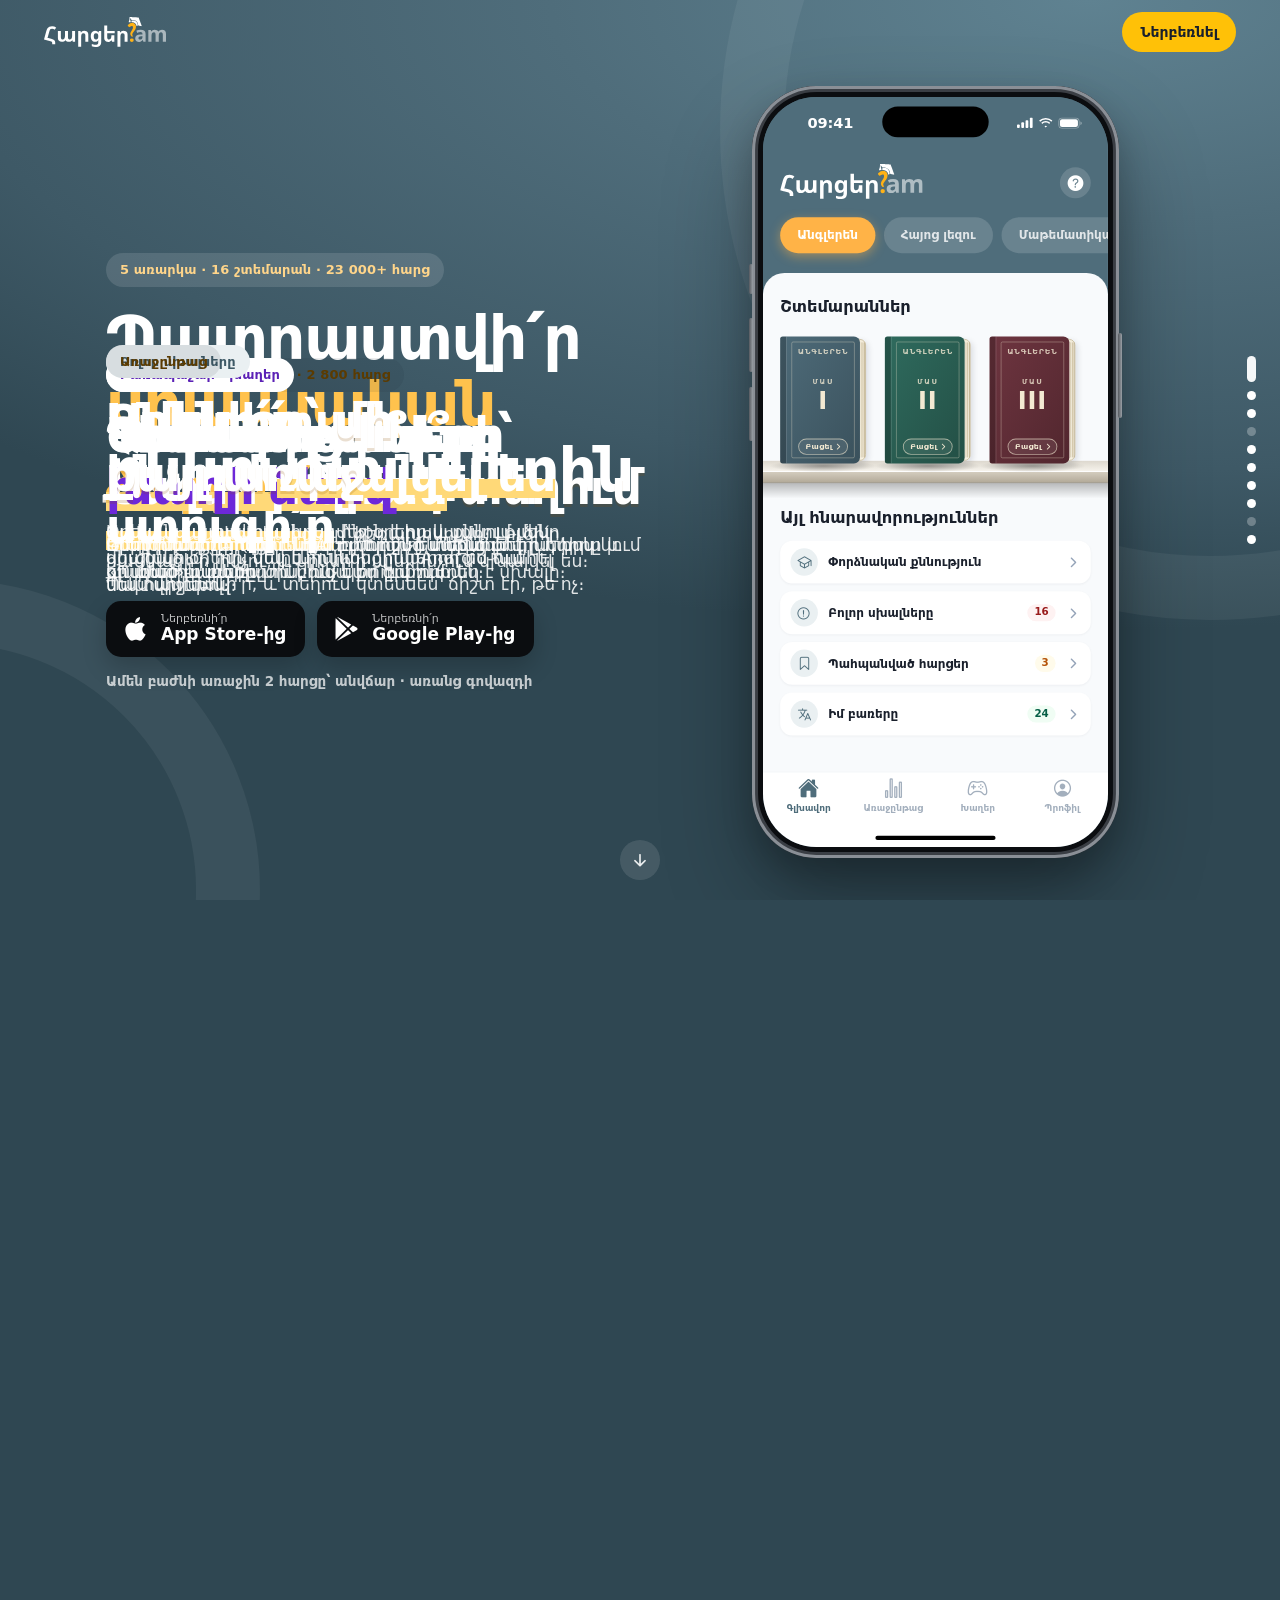
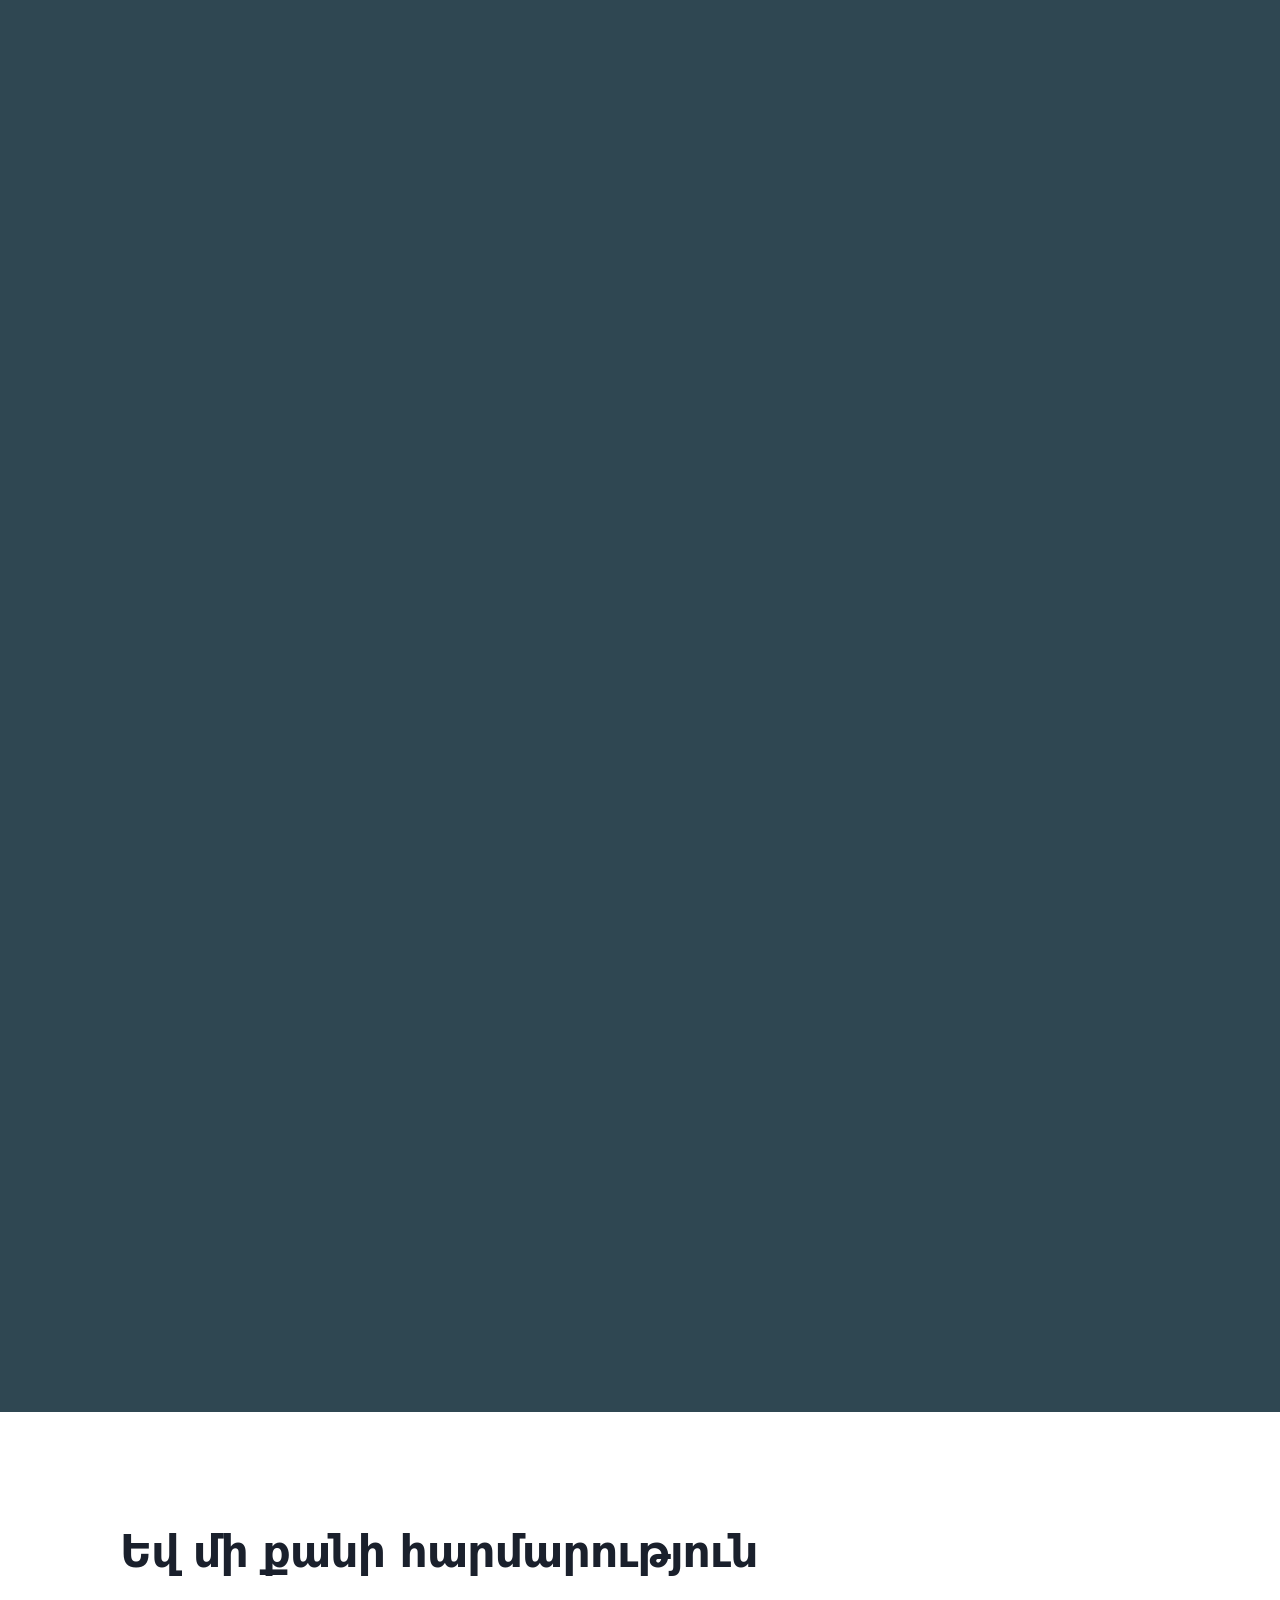
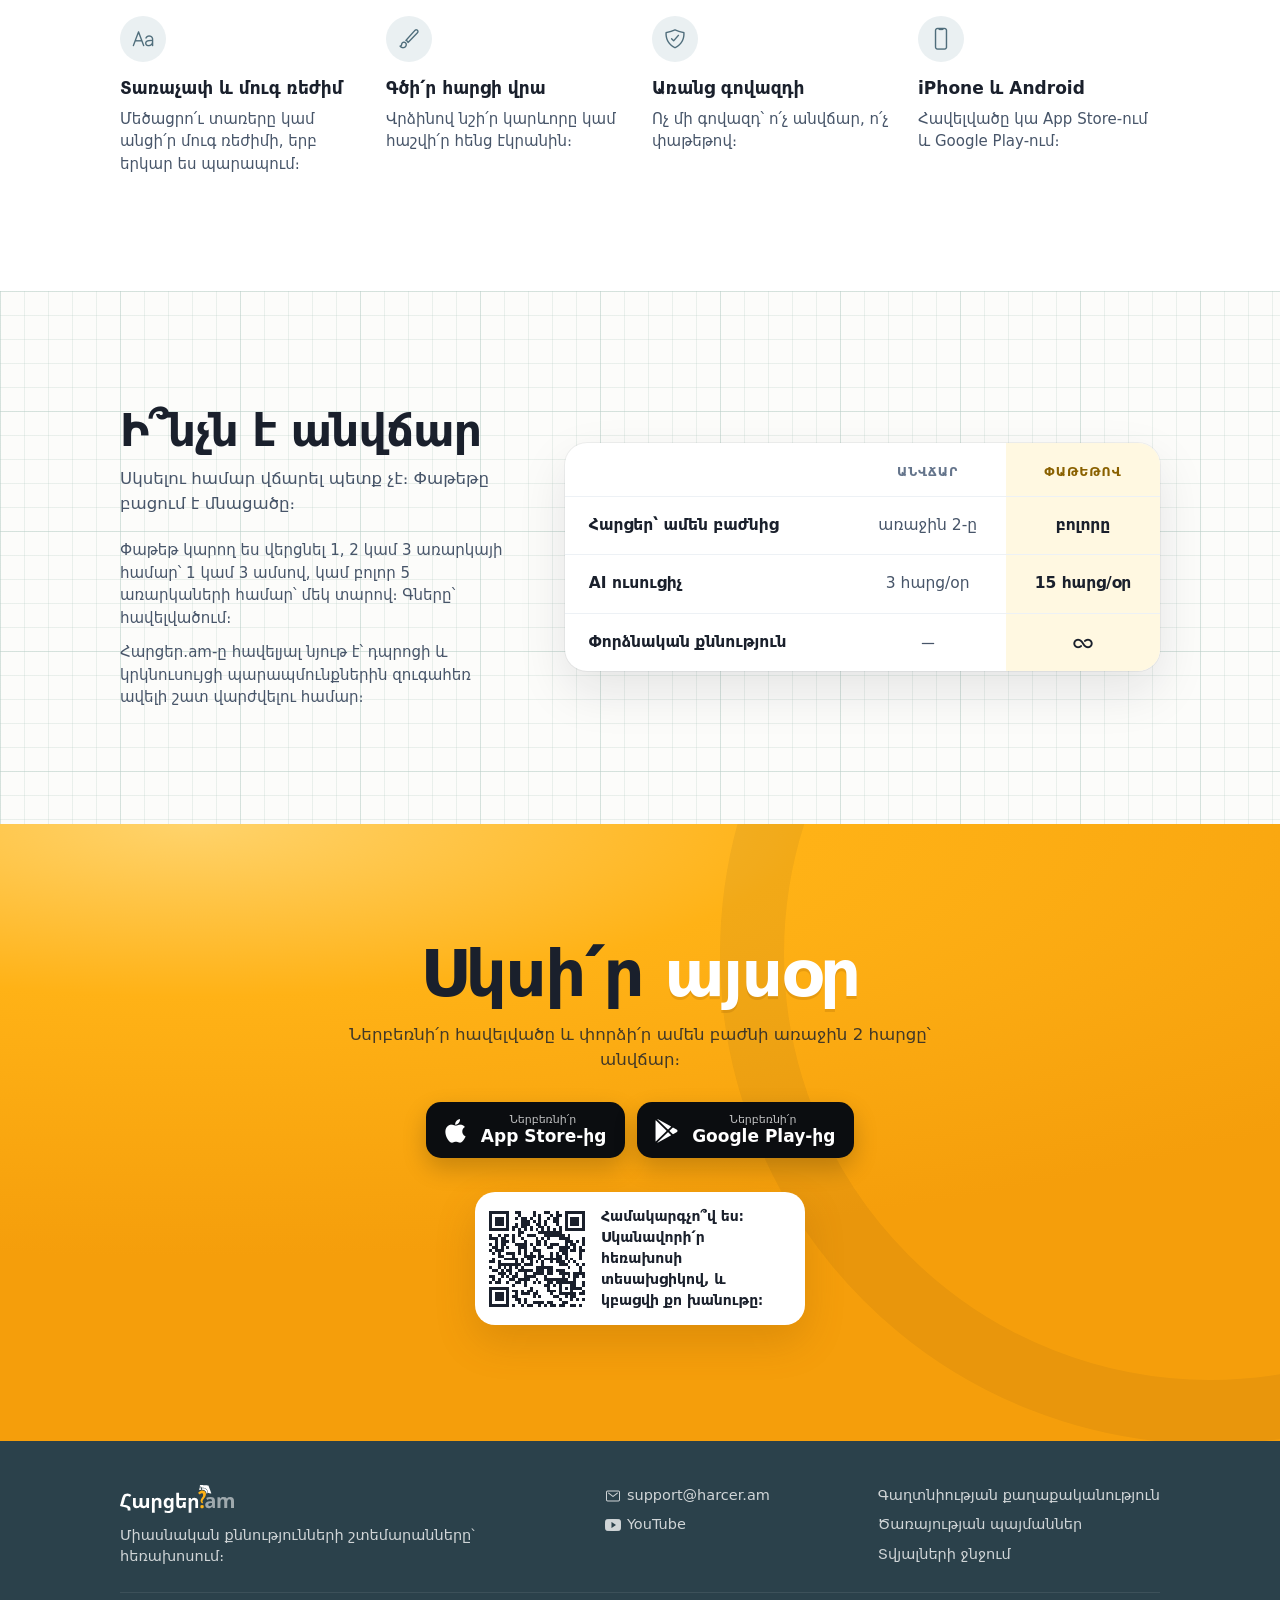
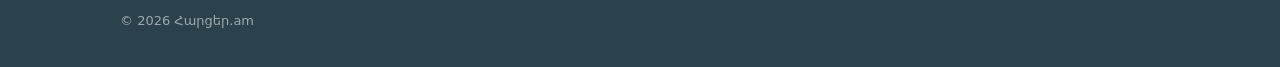
==== commit 90bfda81: "Add files via upload" ====
--- a/index.html
+++ b/index.html
@@ -34,7 +34,7 @@
     linear-gradient(rgba(185,207,200,.28) 1px, transparent 1px), linear-gradient(90deg, rgba(185,207,200,.28) 1px, transparent 1px);
   --font: -apple-system, BlinkMacSystemFont, "SF Armenian", "Segoe UI", Roboto, "Noto Sans Armenian", system-ui, sans-serif;
 }
-html { -webkit-text-size-adjust: 100%; }
+html { -webkit-text-size-adjust: 100%; background: #2B414B; }
 body { margin: 0; font-family: var(--font); color: var(--ink); background: #F8FAFC; line-height: 1.5; -webkit-font-smoothing: antialiased; }
 a { color: inherit; }
 img { max-width: 100%; }
@@ -104,8 +104,16 @@
 
 /* ---- pinned mode ---- */
 .js .story { position: relative; }
-/* clip, not hidden: a hidden box can still be scrolled by the browser when the address names a chapter (#exam) */
-.js .stage { position: sticky; top: 0; height: 100vh; height: 100svh; overflow: hidden; overflow: clip; color: var(--ink); transition: color .5s; }
+/* Height: the screen with the browser's bars slid away (lvh; plain vh means the same on phones). Sized to
+   the small viewport, the stage stopped short of the bottom once the address bar hid, and the page showed under it.
+   clip, not hidden: a hidden box can still be scrolled by the browser when the address names a chapter (#exam). */
+.js .stage { position: sticky; top: 0; height: 100vh; height: 100lvh; overflow: hidden; overflow: clip; color: var(--ink); transition: color .5s; }
+/* and whatever a browser may still show past the stage wears the chapter's colour, not white */
+.js .story { transition: background-color .7s; }
+.js body[data-theme="teal"] .story { background: #2F4752; }
+.js body[data-theme="sun"] .story { background: var(--sun2); }
+.js body[data-theme="paper"] .story { background: #FCFCFA; }
+.js body[data-theme="violet"] .story { background: #E6DAFD; }
 .js .stage[data-theme="teal"] { color: #fff; }
 .js .bgs { display: block; }
 .js .bgs i { position: absolute; inset: 0; opacity: 0; transition: opacity .7s; }
@@ -558,7 +566,9 @@
   function swap(st, lively) {
     const el = layers[st.s];
     if (!el || el === shown) return;
-    if (shown) { const old = shown; old.className = 'ly was'; setTimeout(() => old !== shown && old.classList.remove('was'), 450); }
+    // the screen being left stays underneath for a second: a slow phone needs a moment to draw a screen it has
+    // not shown before, and the glass must not be empty meanwhile
+    if (shown) { const old = shown; old.className = 'ly was'; setTimeout(() => old !== shown && old.classList.remove('was'), 1100); }
     el.className = 'ly on' + (lively && st.fx ? ' fx-' + st.fx : '');
     shown = el;
     clearInterval(typer);
--- a/site/kit.css
+++ b/site/kit.css
@@ -0,0 +1,170 @@
+/* Harcer screen kit — clean, correct re-creations of the real app screens for reels.
+   One screen = .scr, 402×874 CSS px = iPhone 17 Pro points (footage is 3× this).
+   Values come from constants/theme.ts and the screen files; see README.md here. */
+@font-face { font-family: Ionicons; src: url(ionicons.woff2) format('woff2'); font-display: block; }
+:root {
+  --primary:#4F6D7B; --primaryDark:#3E5966; --primarySoft:#EAF0F2; --accent:#FFB347; --gold:#FEB100; --amber:#FFB216;
+  --bg:#F8FAFC; --surface:#FFFFFF; --surfaceAlt:#F1F5F9; --border:#E2E8F0; --borderStrong:#CBD5E1;
+  --text:#1A202C; --muted:#64748B; --faint:#94A3B8;
+  --ok:#10B981; --okSoft:#F0FDF4; --okInk:#065F46; --qOk:#4CAF50;
+  --no:#EF4444; --noSoft:#FEF2F2; --noInk:#991B1B;
+  --warn:#F59E0B; --warnSoft:#FFFBEB; --warnInk:#B45309;
+  --sel:#2196F3; --selSoft:#EBF8FF; --btn:#FFC107;
+  --violet:#7C3AED; --violetSoft:#F3EEFF; --blue:#3182CE; --orange:#E8833A;
+}
+.scr { position:relative; width:402px; height:874px; overflow:hidden; background:var(--bg); color:var(--text);
+  font-family:-apple-system,"SF Pro Text","SF Armenian",system-ui,sans-serif; -webkit-font-smoothing:antialiased; font-size:15px; line-height:1.3; }
+.scr * { box-sizing:border-box; }
+.io { font-family:Ionicons; font-style:normal; font-weight:normal; line-height:1; display:inline-block; }
+.m { font-style:italic; }
+.f .m { font-family:"Times New Roman","STIX Two Math",serif; font-size:1.08em; }
+.row { display:flex; align-items:center; }
+
+/* status bar + home indicator */
+.sb { position:absolute; left:0; right:0; top:0; height:54px; z-index:50; display:flex; align-items:center; justify-content:space-between; padding:6px 30px 0 52px; font-size:17px; font-weight:600; letter-spacing:-.2px; }
+.sb.dark { color:#fff; } .sb.light { color:#000; }
+.sb .isl { position:absolute; left:50%; top:11px; width:124px; height:36px; margin-left:-62px; background:#000; border-radius:20px; }
+.sb .ic { display:flex; align-items:center; gap:6px; }
+.hi { position:absolute; left:50%; bottom:8px; width:140px; margin-left:-70px; height:5px; border-radius:3px; background:#000; z-index:50; }
+.hi.dark { background:#fff; }
+
+/* slate header (home, progress, words) */
+.hdr { position:absolute; left:0; right:0; top:0; background:var(--primary); color:#fff; }
+.sheet { position:absolute; left:0; right:0; bottom:0; background:var(--bg); border-radius:25px 25px 0 0; }
+
+/* tab bar */
+.tabs { position:absolute; left:0; right:0; bottom:0; height:88px; background:#fff; border-top:1px solid #EDF1F5; display:flex; padding:7px 4px 0; z-index:20; }
+.tabs .t { flex:1; display:flex; flex-direction:column; align-items:center; gap:4px; color:#A3AFBD; font-size:10.5px; font-weight:600; }
+.tabs .t.on { color:var(--primary); }
+
+/* cards and lists */
+.card { background:#fff; border-radius:14px; }
+.feat { display:flex; align-items:center; gap:12px; background:#fff; border-radius:14px; padding:10px 12px; height:50px; box-shadow:0 1px 3px rgba(15,23,42,.05); }
+.feat .d { width:32px; height:32px; border-radius:16px; background:var(--primarySoft); display:flex; align-items:center; justify-content:center; color:var(--primary); }
+.feat .n { flex:1; font-size:14px; font-weight:600; }
+.cnt { font-size:12px; font-weight:800; padding:2px 8px; border-radius:10px; }
+.cnt.red { background:var(--noSoft); color:var(--noInk); } .cnt.amb { background:var(--warnSoft); color:var(--warnInk); } .cnt.grn { background:var(--okSoft); color:var(--okInk); }
+
+/* books: values from app/(tabs)/MainPage.tsx (BOOK_W 100, BOOK_H 148, PAGE_EDGE 7, PAGE_INSET 3, COVER_RADIUS 7) */
+.book { position:relative; width:100px; height:148px; flex:none; }
+.book .ftsh { position:absolute; left:-12px; bottom:-10px; width:124px; height:14px; background:radial-gradient(closest-side,rgba(0,0,0,.34),rgba(0,0,0,0)); }
+.book .pg { position:absolute; left:6px; top:3px; width:93.5px; height:142px; border-radius:0 7px 7px 0; background:linear-gradient(to bottom right,#EFE7D3,#F7F1E2); border:.8px solid #C9BC9C; box-shadow:2px 3px 8px rgba(15,23,42,.14); }
+.book .ln { position:absolute; top:7px; height:134px; width:.7px; background:#B9AA84; }
+.book .cv { position:absolute; left:0; top:0; width:93px; height:148px; border-radius:3px 7px 7px 3px; overflow:hidden; color:#F3EAD3; }
+.book .sp { position:absolute; left:0; top:0; bottom:0; width:7px; background:rgba(0,0,0,.22); }
+.book .hg { position:absolute; left:7px; top:0; bottom:0; width:1px; background:rgba(255,255,255,.16); }
+.book .fr { position:absolute; left:13px; right:6px; top:6px; bottom:6px; border:1px solid rgba(243,234,211,.35); border-radius:2px; }
+.book .bd { position:absolute; left:7px; right:0; top:0; bottom:0; padding:12px 8px 10px; display:flex; flex-direction:column; align-items:center; justify-content:space-between; }
+.book .ser { max-width:100%; font-size:9px; line-height:11px; font-weight:700; letter-spacing:1px; text-transform:uppercase; color:rgba(243,234,211,.8); text-align:center; overflow:hidden; white-space:nowrap; text-overflow:ellipsis; }
+.book .lb { display:flex; flex-direction:column; align-items:center; }
+.book .ey { font-size:8px; line-height:10px; font-weight:700; letter-spacing:2px; color:rgba(243,234,211,.78); margin-bottom:1px; }
+.book .rn { font-size:28px; line-height:32px; font-weight:800; letter-spacing:1px; }
+.book .ft { height:20px; display:flex; align-items:center; justify-content:center; }
+.book .pill { display:flex; align-items:center; gap:2px; padding:2px 5px 2px 8px; border-radius:999px; border:1px solid rgba(243,234,211,.6); background:rgba(255,255,255,.08); font-size:9px; line-height:13px; font-weight:700; letter-spacing:.4px; white-space:nowrap; }
+.book .pill.gold { padding:3px 5px 3px 8px; border:none; background:var(--gold); color:#2A2A2A; font-size:8px; line-height:11px; font-weight:800; letter-spacing:.8px; }
+.book .bt { position:absolute; top:5px; left:11px; width:16px; height:16px; border-radius:8px; background:rgba(0,0,0,.25); display:flex; align-items:center; justify-content:center; }
+/* the shelf in three faces: top 12, lip 1, front 12, underside 1, the shadow it casts 18 */
+.shelf { position:absolute; left:0; right:0; height:44px; }
+.shelf .top { height:12px; background:linear-gradient(180deg,#DDD8CE,#F6F3EC); }
+.shelf .lip { height:1px; background:#fff; }
+.shelf .fr { height:12px; background:linear-gradient(180deg,#D3CCBE,#B3AA99); }
+.shelf .un { height:1px; background:#8E8676; }
+.shelf .cast { height:18px; background:linear-gradient(180deg,rgba(0,0,0,.26),rgba(0,0,0,0)); }
+
+/* reader toolbar (quiz screens) */
+.tb { position:absolute; left:16px; right:16px; top:64px; height:42px; display:flex; gap:8px; }
+.tb .bar { flex:1; border:1px solid var(--border); border-radius:12px; background:#fff; display:flex; align-items:center; padding:0 6px; }
+.tb .b36 { width:36px; height:36px; display:flex; align-items:center; justify-content:center; color:var(--text); }
+.tb .pin { border:1px solid var(--border); border-radius:12px; background:#fff; display:flex; align-items:center; gap:6px; padding:0 12px; font-size:12px; font-weight:700; }
+.tb .pin.on { background:var(--btn); border-color:var(--btn); color:#fff; }
+
+/* math */
+.paper { position:absolute; left:0; right:0; background-color:#FCFCFA;
+  background-image:linear-gradient(rgba(185,207,200,.42) 1.5px,transparent 1.5px),linear-gradient(90deg,rgba(185,207,200,.42) 1.5px,transparent 1.5px),
+    linear-gradient(rgba(185,207,200,.28) 1px,transparent 1px),linear-gradient(90deg,rgba(185,207,200,.28) 1px,transparent 1px);
+  background-size:120px 120px,120px 120px,24px 24px,24px 24px; }
+.seg { flex:1; height:38px; border-radius:10px; border:1px solid var(--border); background:#fff; display:flex; align-items:center; justify-content:center; font-size:15px; font-weight:700; color:var(--muted); position:relative; }
+.seg.cur { border:2px solid var(--btn); color:var(--text); }
+.seg.cur::after { content:""; position:absolute; bottom:-9px; left:50%; width:30px; margin-left:-15px; height:3px; border-radius:2px; background:var(--btn); }
+.seg.ok { background:var(--okSoft); border-color:#BBE5CF; color:var(--okInk); } .seg.no { background:var(--noSoft); border-color:#F6C9C9; color:var(--noInk); }
+.qcard { background:#fff; border-radius:14px; padding:16px 16px; box-shadow:0 2px 10px rgba(15,23,42,.08); }
+.ch { display:flex; align-items:center; gap:12px; background:#fff; border:1px solid #E5E7EB; border-radius:12px; padding:9px 10px; min-height:46px; font-size:16px; }
+.ch .c { width:28px; height:28px; border-radius:14px; background:#F8FAFC; display:flex; align-items:center; justify-content:center; font-size:14px; font-weight:700; color:var(--muted); flex:none; }
+.ch.sel { border:1.5px solid var(--sel); background:var(--selSoft); color:var(--sel); } .ch.sel .c { background:var(--sel); color:#fff; }
+.ch.ok { border:1.5px solid var(--qOk); background:var(--okSoft); color:var(--qOk); font-weight:600; } .ch.ok .c { background:var(--qOk); color:#fff; }
+.ch.no { border:1.5px solid var(--no); background:var(--noSoft); color:var(--no); font-weight:600; } .ch.no .c { background:var(--no); color:#fff; }
+.xpill { height:44px; border-radius:22px; background:var(--warnSoft); border:1.5px solid var(--warn); color:var(--warnInk); display:inline-flex; align-items:center; gap:8px; padding:0 18px; font-size:14px; font-weight:700; }
+.dock { position:absolute; left:0; right:0; bottom:0; height:108px; background:#fff; border-top:1px solid var(--border); padding:12px 16px 0; display:flex; gap:12px; align-items:flex-start; z-index:10; }
+.circ { width:44px; height:44px; border-radius:22px; border:1px solid var(--border); background:#fff; display:flex; align-items:center; justify-content:center; flex:none; }
+.ai { width:44px; height:44px; border-radius:22px; background:linear-gradient(135deg,var(--primary),var(--primaryDark)); display:flex; align-items:center; justify-content:center; color:#fff; flex:none; box-shadow:0 3px 8px rgba(62,89,102,.35); }
+.prim { flex:1; height:48px; border-radius:24px; background:var(--btn); color:#fff; font-size:15px; font-weight:800; display:flex; align-items:center; justify-content:center; gap:6px; }
+.prim.ghost { background:transparent; border:1.5px solid var(--btn); color:var(--warnInk); }
+
+/* text-subject quiz (v_snippet) */
+.ans { border:2px solid var(--border); border-radius:18px; background:#fff; display:flex; align-items:center; padding:13px 14px; font-size:14px; line-height:20px; }
+.ans .c { width:30px; height:30px; border-radius:15px; border:1.5px solid var(--border); display:flex; align-items:center; justify-content:center; font-size:13px; font-weight:700; color:var(--muted); margin-right:12px; flex:none; }
+.ans.ok { border-color:var(--qOk); background:var(--okSoft); color:var(--qOk); font-weight:500; } .ans.ok .c { background:var(--qOk); border-color:var(--qOk); color:#fff; }
+.ans.no { border-color:var(--no); background:var(--noSoft); color:var(--no); font-weight:500; } .ans.no .c { background:var(--no); border-color:var(--no); color:#fff; }
+.nav { position:absolute; left:0; right:0; bottom:0; padding:12px 24px 34px; background:var(--bg); border-top:1px solid var(--border); z-index:10; }
+.nav .bar { height:4px; border-radius:2px; background:var(--border); margin-bottom:12px; overflow:hidden; } .nav .bar i { display:block; height:100%; background:var(--ok); border-radius:2px; }
+.nb { display:flex; align-items:center; gap:6px; padding:12px 20px; border-radius:24px; background:var(--btn); color:#fff; font-weight:700; font-size:14px; box-shadow:0 2px 4px rgba(0,0,0,.1); }
+.nb.off { opacity:.5; }
+
+/* explanation sheet */
+.dim { position:absolute; inset:0; background:rgba(15,23,42,.28); z-index:30; }
+.xs { position:absolute; left:0; right:0; top:62px; bottom:0; background:var(--bg); border-radius:20px 20px 0 0; z-index:31; overflow:hidden; }
+.xs .hd { background:#fff; border-bottom:1px solid var(--border); padding:18px 16px 12px; position:relative; }
+.xs .hd::before { content:""; position:absolute; top:7px; left:50%; width:40px; margin-left:-20px; height:4px; border-radius:2px; background:var(--borderStrong); }
+.xs .q { font-size:15px; font-weight:600; padding-right:44px; line-height:21px; }
+.xs .x { position:absolute; right:14px; top:20px; width:32px; height:32px; border-radius:16px; background:var(--surfaceAlt); display:flex; align-items:center; justify-content:center; }
+.xs .okrow { margin-top:12px; background:var(--okSoft); border-radius:10px; padding:8px 12px; display:flex; align-items:center; gap:8px; color:var(--okInk); font-size:13px; font-weight:600; }
+.step { background:#fff; border:1px solid var(--border); border-radius:18px; padding:16px; }
+.step .k { font-size:13px; font-weight:700; color:var(--muted); }
+.step .t { font-size:17px; font-weight:700; margin-top:6px; line-height:23px; }
+.step .b { font-size:15px; line-height:22px; margin-top:8px; color:#2D3748; }
+.step .f { margin-top:12px; background:var(--surfaceAlt); border-radius:12px; padding:12px 10px; text-align:center; font-size:19px; }
+.xnav { position:absolute; left:0; right:0; bottom:0; height:96px; padding:10px 12px 0; display:flex; align-items:flex-start; justify-content:space-between; background:var(--bg); }
+.xnav .nb2 { height:44px; border-radius:12px; background:#fff; border:1px solid var(--border); display:flex; align-items:center; gap:6px; padding:0 14px; font-size:14px; font-weight:600; }
+.xnav .nb2.off { color:var(--faint); background:#F1F5F9; }
+.dots { display:flex; gap:6px; align-items:center; } .dots i { width:7px; height:7px; border-radius:4px; background:var(--borderStrong); display:block; } .dots i.on { width:18px; background:var(--primary); }
+.play { width:40px; height:40px; border-radius:20px; background:var(--primary); color:#fff; display:flex; align-items:center; justify-content:center; }
+
+/* shelves (mistakes / saved / words) */
+.chip { display:flex; align-items:center; gap:8px; height:40px; border-radius:20px; border:1.5px solid var(--border); background:#fff; padding:0 14px 0 6px; font-size:15px; font-weight:600; white-space:nowrap; flex:none; }
+.chip.on { background:var(--primary); border-color:var(--primary); color:#fff; font-weight:700; }
+.chip .mini { width:18px; height:26px; border-radius:2px 4px 4px 2px; color:#F3EAD3; font-size:8px; font-weight:800; display:flex; align-items:center; justify-content:center; }
+.chip .ico { width:28px; height:28px; border-radius:14px; background:rgba(255,255,255,.2); display:flex; align-items:center; justify-content:center; }
+.chip .num { font-size:13px; font-weight:700; opacity:.75; }
+.mcard { background:#fff; border:1.5px solid #E6EBF1; border-radius:18px; padding:16px 18px; position:relative; }
+.mcard .ad { font-size:12px; font-weight:600; color:var(--faint); }
+.mcard .pv { font-size:16px; font-weight:500; margin-top:6px; line-height:22px; padding-right:20px; }
+.mcard .hr { height:1px; background:var(--border); margin:14px 0 12px; }
+.mcard .wr { display:inline-flex; align-items:center; gap:6px; background:var(--noSoft); color:var(--noInk); border-radius:12px; padding:5px 10px; font-size:13px; font-weight:700; }
+.mcard .cd { position:absolute; right:16px; bottom:14px; width:32px; height:32px; border-radius:16px; background:var(--surfaceAlt); border:1px solid var(--border); display:flex; align-items:center; justify-content:center; color:var(--muted); }
+.mcard .xx { position:absolute; right:16px; top:14px; color:var(--faint); }
+
+/* progress map */
+.node { position:absolute; width:58px; height:58px; border-radius:14px; background:var(--primary); color:#fff; font-size:20px; font-weight:800; display:flex; align-items:center; justify-content:center; box-shadow:0 4px 10px rgba(62,89,102,.3); }
+.node .bd { position:absolute; right:-8px; top:-8px; min-width:22px; height:22px; border-radius:11px; background:var(--no); border:2px solid #fff; font-size:11px; display:flex; align-items:center; justify-content:center; padding:0 4px; }
+.node .st { position:absolute; left:-2px; top:-20px; font-size:13px; letter-spacing:1px; color:var(--gold); white-space:nowrap; }
+.node .st s { text-decoration:none; color:#CBD5E1; }
+.nl { position:absolute; font-size:14.5px; font-weight:700; line-height:18px; }
+.nl small { display:block; font-size:12px; font-weight:500; color:var(--faint); margin-top:3px; }
+
+/* games */
+.gbtn { height:58px; border-radius:16px; border:1.5px solid var(--border); background:#fff; display:flex; align-items:center; justify-content:center; gap:10px; font-size:16px; font-weight:700; color:var(--text); }
+.gbtn.good { border-color:var(--ok); background:var(--okSoft); color:var(--okInk); } .gbtn.bad { border-color:var(--no); background:var(--noSoft); color:var(--noInk); } .gbtn.dimb { opacity:.45; }
+.gtile { display:flex; align-items:stretch; background:#fff; border-radius:16px; overflow:hidden; height:62px; box-shadow:0 1px 3px rgba(15,23,42,.06); }
+.gtile .sq { width:52px; display:flex; align-items:center; justify-content:center; color:#fff; }
+.gtile .tx { flex:1; padding:11px 14px; } .gtile .tx b { display:block; font-size:15px; } .gtile .tx span { font-size:12px; color:var(--muted); }
+
+/* tutor chat */
+.ts { position:absolute; left:0; right:0; bottom:0; height:82%; background:#fff; border-radius:24px 24px 0 0; z-index:31; overflow:hidden; display:flex; flex-direction:column; }
+.bub { max-width:78%; padding:9px 13px; border-radius:18px; font-size:14.5px; line-height:20px; }
+.bub.me { align-self:flex-end; background:var(--primary); color:#fff; border-bottom-right-radius:4px; }
+.bub.bot { background:#fff; border:1px solid var(--border); border-bottom-left-radius:4px; }
+
+/* translation popup */
+.pop { position:absolute; width:252px; background:#fff; border-radius:12px; padding:12px 14px; box-shadow:0 10px 30px rgba(15,23,42,.22); z-index:40; }
+.pop::after { content:""; position:absolute; left:var(--caret,40px); top:-7px; width:14px; height:14px; background:#fff; transform:rotate(45deg); border-radius:2px; }
+.hl { background:rgba(79,109,123,.18); border-radius:4px; box-shadow:0 0 0 2px rgba(79,109,123,.18); }
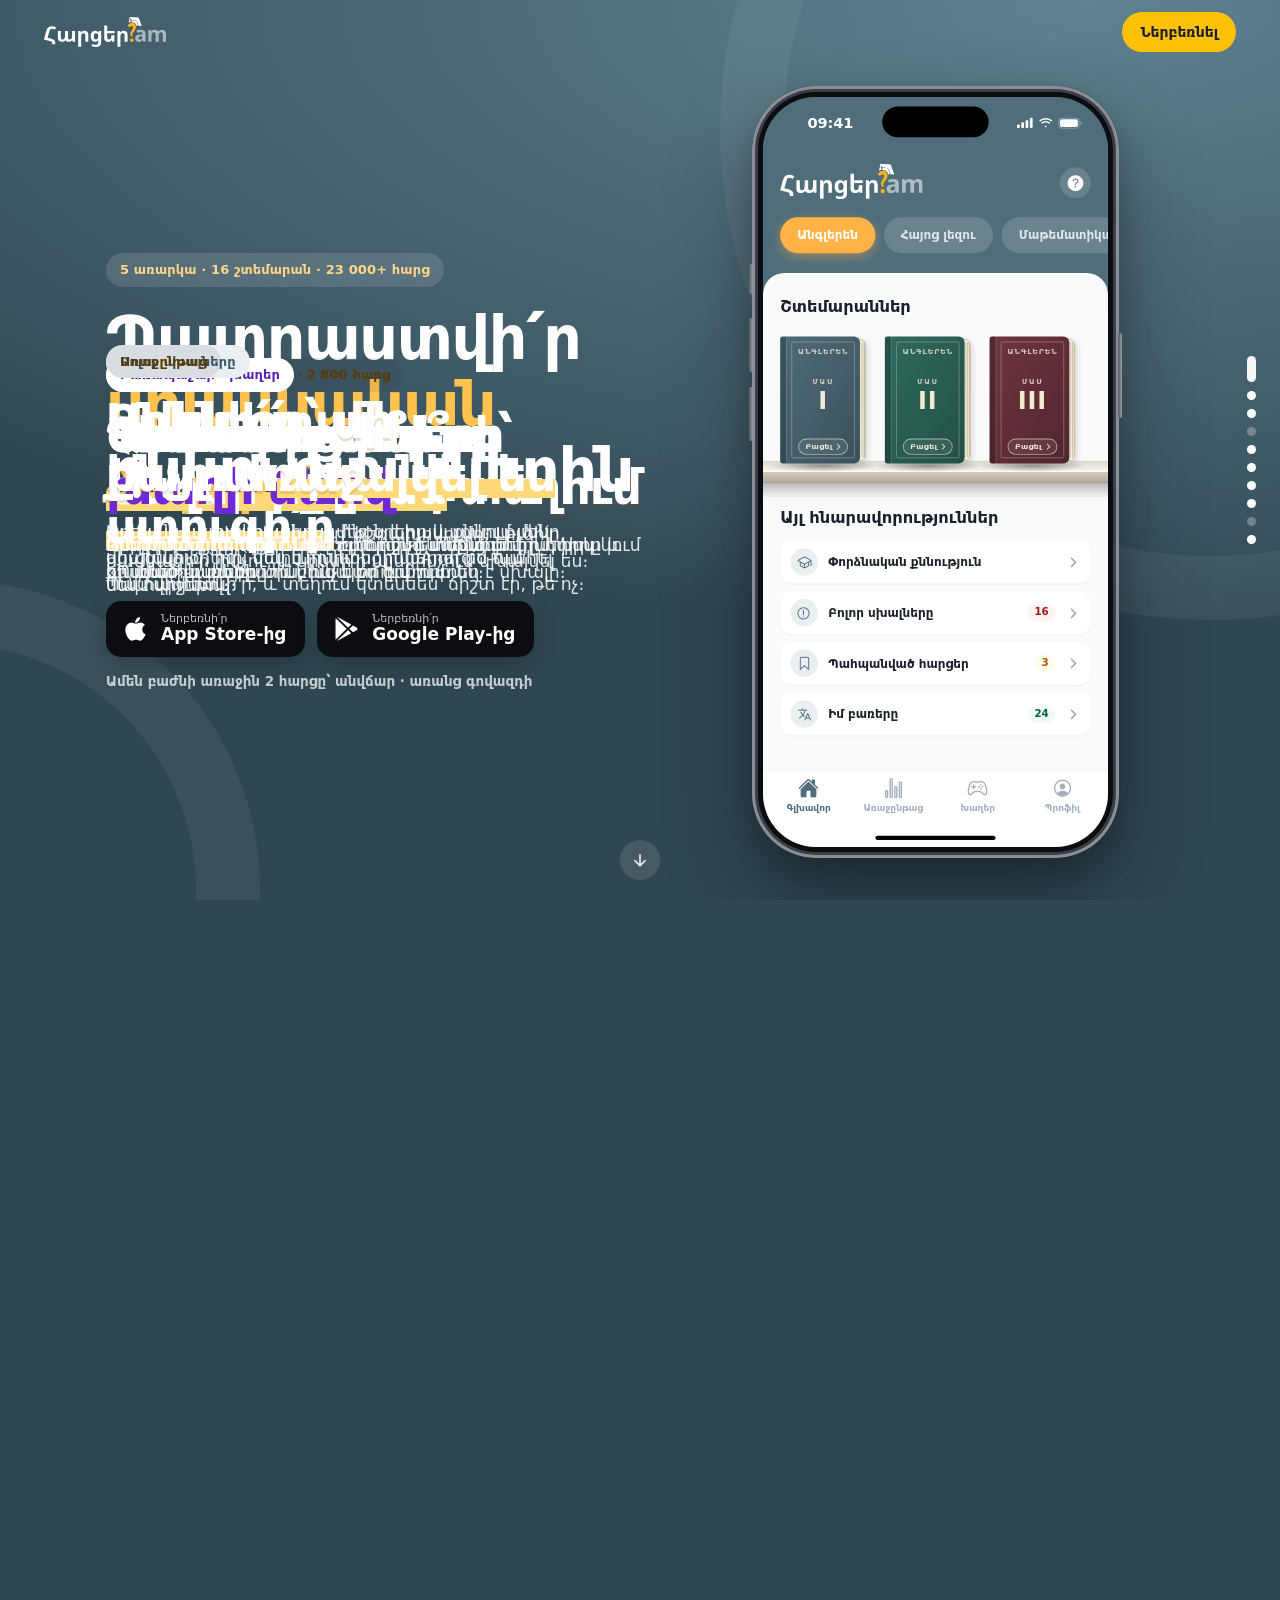
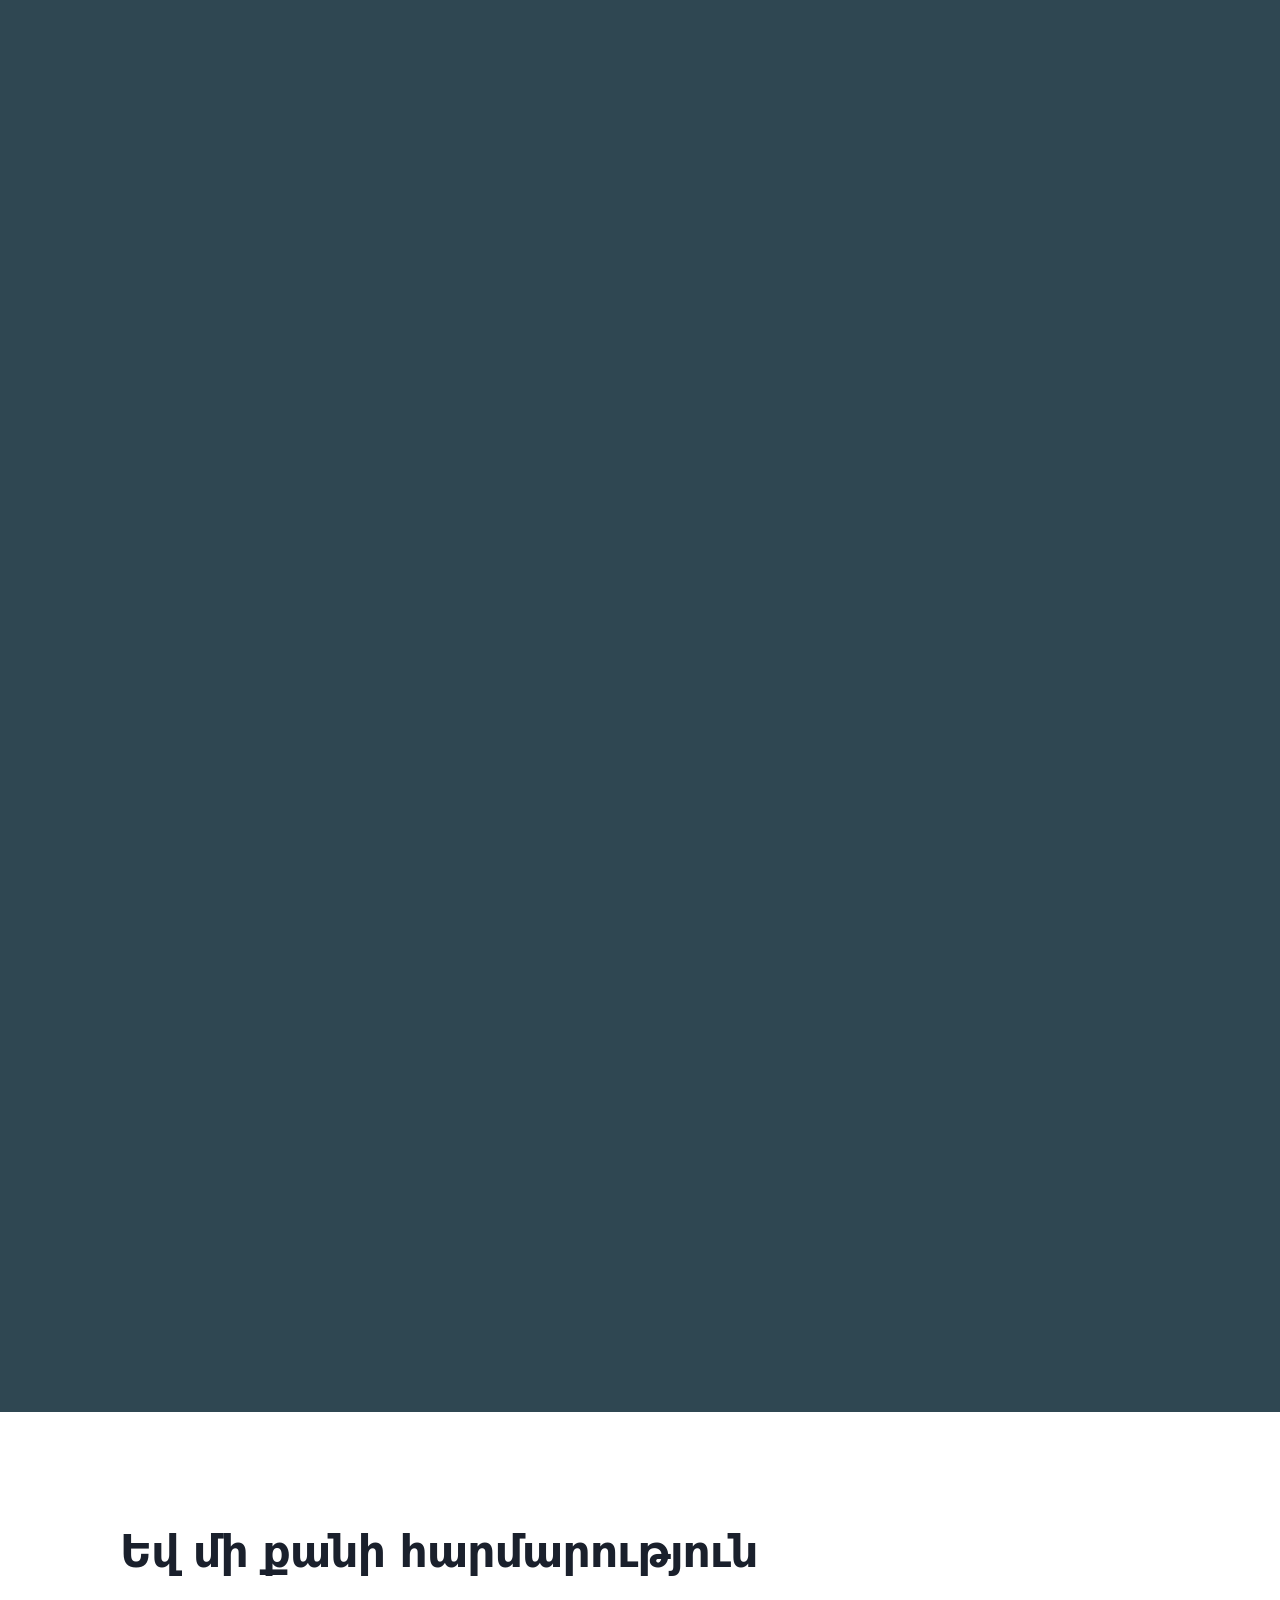
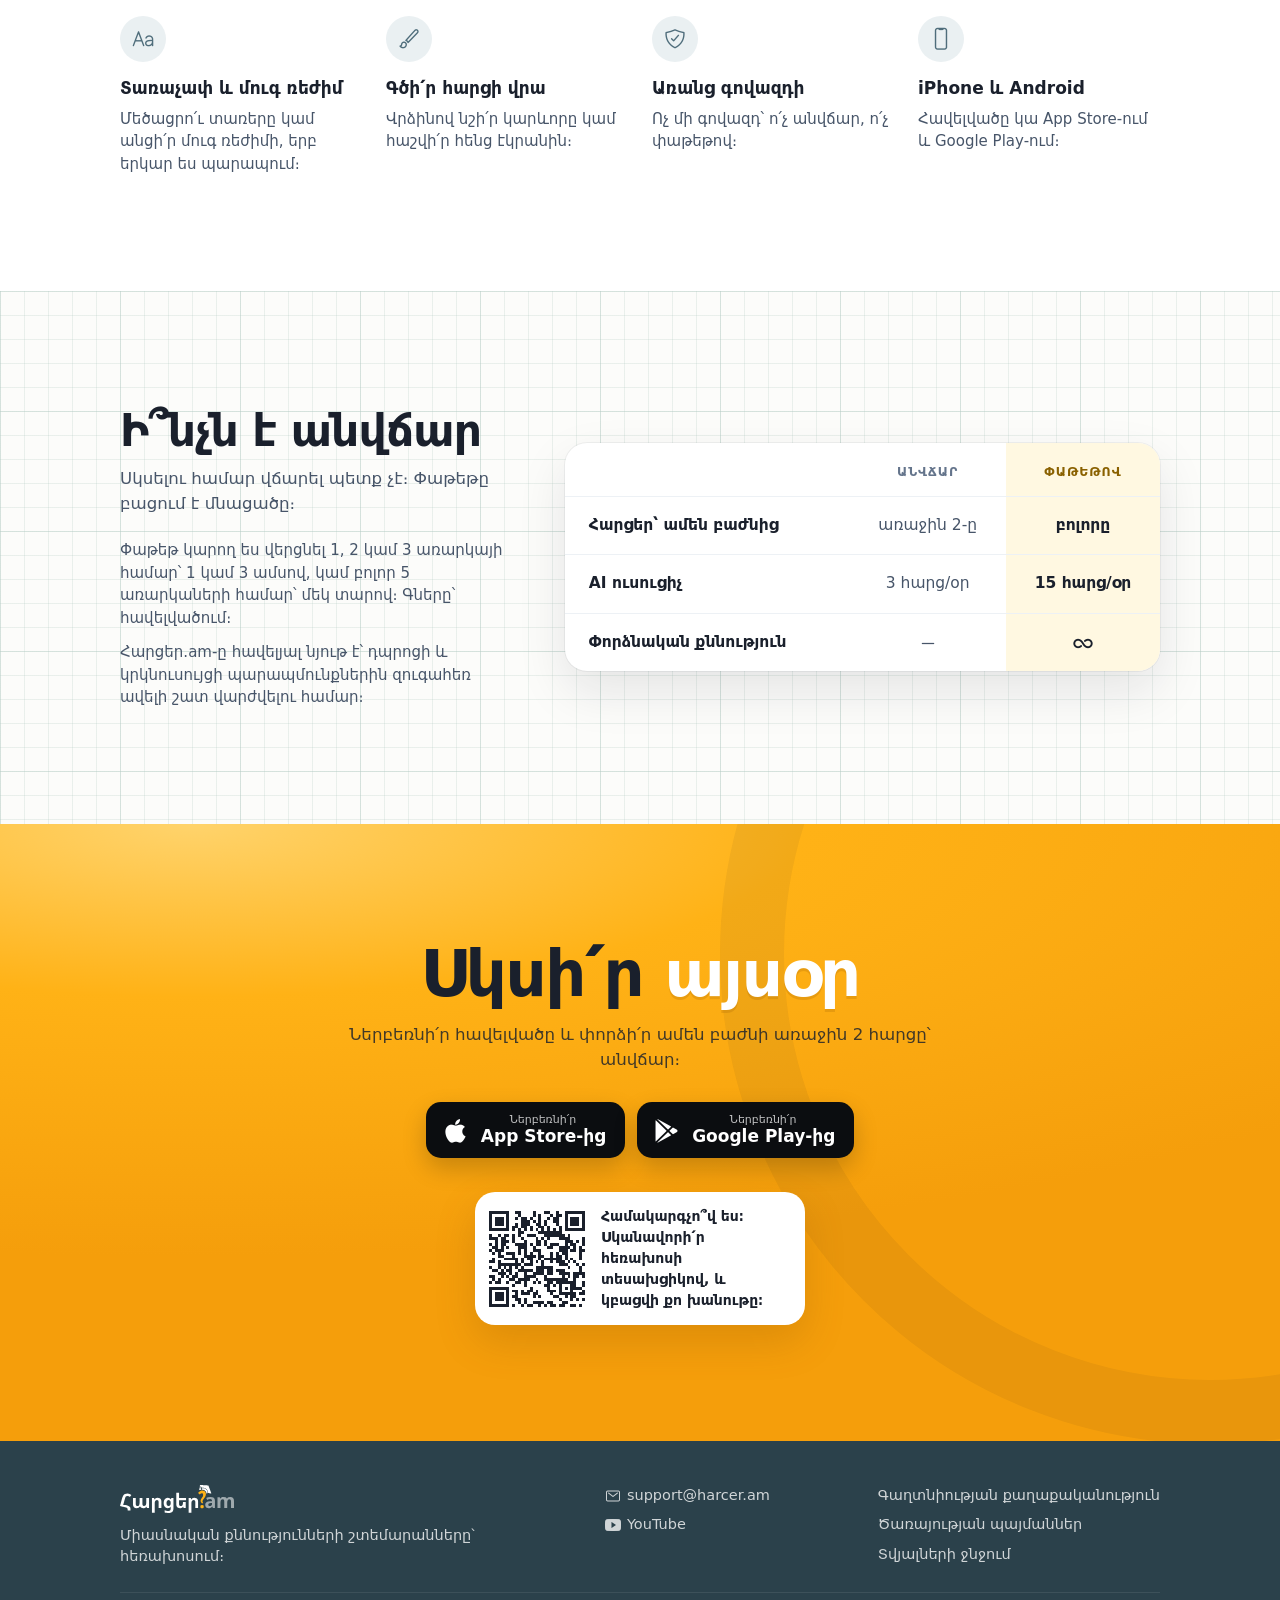
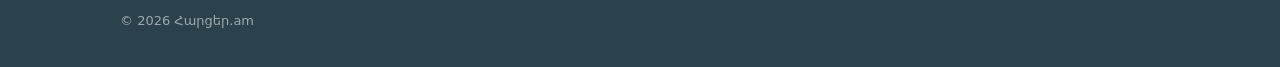
==== commit d5621e1a: "Add files via upload" ====
--- a/index.html
+++ b/index.html
@@ -124,16 +124,21 @@
 .stage[data-theme="teal"] .bgs .b-teal, .stage[data-theme="sun"] .bgs .b-sun, .stage[data-theme="paper"] .bgs .b-paper, .stage[data-theme="violet"] .bgs .b-violet { opacity: 1; }
 /* soft rings, as on the store screenshots: they echo the logo's circle */
 .ring { position: absolute; border-radius: 50%; border: 64px solid currentColor; opacity: .055; pointer-events: none; }
-.ring.a { width: 980px; height: 980px; right: -420px; top: -360px; transform: translateY(calc(var(--p, 0) * 140px)); }
-.ring.b { width: 620px; height: 620px; left: -360px; bottom: -300px; transform: translateY(calc(var(--p, 0) * -180px)); }
+.ring.a { width: 980px; height: 980px; right: -420px; top: -360px; }
+.ring.b { width: 620px; height: 620px; left: -360px; bottom: -300px; }
 
 .js .wrap { position: relative; height: 100%; max-width: 1180px; margin: 0 auto; padding: 84px 56px 40px; display: grid; grid-template-columns: minmax(0, 1.08fr) minmax(0, .92fr); gap: 32px; align-items: center; }
 .js .caps { display: grid; align-items: center; }
-.js .chap { grid-area: 1 / 1; padding: 0; background: none; color: inherit; opacity: 0; visibility: hidden; transform: translateY(16px);
-  transition: opacity .3s, transform .4s, visibility 0s .3s; }
+/* A change of chapter is a fade-through: the old words leave first (upwards when scrolling down), then the
+   new ones arrive from the other side. Never both on screen at once. */
+.js .chap { grid-area: 1 / 1; padding: 0; background: none; color: inherit; opacity: 0; visibility: hidden; transform: translateY(18px);
+  transition: opacity .16s ease-in, transform .16s ease-in, visibility 0s .16s; }
+.js .caps.up .chap { transform: translateY(-18px); }
+.js .caps .chap.out { transform: translateY(-12px); }
+.js .caps.up .chap.out { transform: translateY(12px); }
 .js .chap > * { max-width: none; margin-left: 0; margin-right: 0; }
 .js .chap .lead { max-width: 31em; }
-.js .chap.on { opacity: 1; visibility: visible; transform: none; transition: opacity .45s .1s, transform .55s .1s; }
+.js .caps .chap.on { opacity: 1; visibility: visible; transform: none; transition: opacity .32s ease-out .15s, transform .42s cubic-bezier(.2,.7,.2,1) .15s; }
 .js .more { display: flex; position: absolute; left: 50%; bottom: 20px; width: 40px; height: 40px; margin-left: -20px; border-radius: 20px; align-items: center; justify-content: center;
   font-size: 18px; background: rgba(255,255,255,.12); opacity: 0; transition: opacity .4s; pointer-events: none; z-index: 8; }
 .stage[data-ch="top"] .more { opacity: .9; }
@@ -202,11 +207,14 @@
   .js .more { display: none; }
   .js .device { flex: 1; min-height: 0; display: block; overflow: hidden;
     -webkit-mask-image: linear-gradient(transparent, #000 14px, #000 calc(100% - 30px), transparent); mask-image: linear-gradient(transparent, #000 14px, #000 calc(100% - 30px), transparent); }
-  .js .phone { position: absolute; left: 50%; top: 0; transform-origin: 50% 0; transform: translate(-50%, var(--pan, 0px)) scale(var(--z, 1)); transition: transform .75s cubic-bezier(.2,.75,.2,1); }
+  /* placed by the script (fit()), and it fades through a change of chapter like the words do */
+  .js .phone { position: absolute; left: 50%; top: 0; transform-origin: 50% 0; transform: translate(-50%, 0); transition: transform .6s cubic-bezier(.4,0,.2,1), opacity .3s ease-out; }
+  .js .phone.dip { opacity: 0; transition: opacity .15s ease-in; }
+  .js .phone.still, .js .phone.still .ly { transition: none; }
   .widget { left: auto; right: calc(-14px * var(--k)); bottom: auto; top: 44%; transform-origin: 100% 0; }
   .js .rail { display: none; }
   .js .prog { display: block; position: absolute; left: 0; right: 0; top: 56px; height: 3px; background: rgba(127,127,127,.22); z-index: 8; }
-  .prog i { display: block; height: 100%; background: #FFC107; transform-origin: 0 50%; transform: scaleX(var(--p, 0)); }
+  .prog i { display: block; height: 100%; background: #FFC107; transform-origin: 0 50%; transform: scaleX(0); will-change: transform; }
   .stage[data-theme="sun"] .prog i { background: var(--ink); }
   .ring.a { width: 560px; height: 560px; right: -300px; top: -220px; border-width: 44px; }
   .ring.b { display: none; }
@@ -453,7 +461,7 @@
 
   if (!window.HK) { html.classList.remove('js'); return; }   // the kit did not load: stay a plain page
 
-  const story = $('#story'), stage = $('.stage'), caps = $('.caps'), device = $('.device'), phone = $('.phone'), glass = $('.glass'), tapEl = $('.tap'), rail = $('.rail');
+  const story = $('#story'), stage = $('.stage'), caps = $('.caps'), device = $('.device'), phone = $('.phone'), glass = $('.glass'), tapEl = $('.tap'), rail = $('.rail'), bar = $('.prog i');
   const chapters = $$('.chap', caps);
 
   // What the phone plays in each chapter: a short loop of real screens.
@@ -496,7 +504,7 @@
   // ───── screens ─────
   const layers = {};
   let k = 1, bezel = 10, unit = 1, total = 1, mobile = false, lastW = 0;
-  let cur = -1, state = null, shown = null, swapTimer = 0, nextTimer = 0, typer = 0, raf = 0, t0 = 0;
+  let cur = -1, state = null, shown = null, swapTimer = 0, nextTimer = 0, dipTimer = 0, typer = 0, raf = 0, t0 = 0;
   // Screens are built when a chapter needs them: the first one at once, so the phone is not empty for
   // long on a slow phone; the next chapter's while the reader is on this one; the rest in idle moments.
   // The two mock-exam pictures are only fetched a chapter ahead of where they show.
@@ -547,11 +555,12 @@
   // the phone moves so that the part being talked about is in it
   function fit() {
     const st = state || PLAY.top[0], z = st.z || 1;
-    if (!mobile) { caps.style.height = ''; phone.style.setProperty('--pan', '0px'); phone.style.setProperty('--z', 1); return; }
+    // set straight on the phone: a CSS variable here would make the browser re-style every screen inside it
+    if (!mobile) { caps.style.height = ''; phone.style.transform = ''; return; }
     caps.style.height = chapters[Math.max(cur, 0)].offsetHeight + 'px';
     const hw = device.clientHeight, hp = (874 * k + 2 * bezel) * z;
     const pan = hp + 40 <= hw ? (hw - hp) / 2 : Math.min(18, Math.max(hw - hp - 22, hw / 2 - (bezel + st.fy * k) * z));
-    phone.style.setProperty('--pan', pan.toFixed(1) + 'px'); phone.style.setProperty('--z', z);
+    phone.style.transform = `translate(-50%, ${pan.toFixed(1)}px) scale(${z})`;
   }
 
   // ───── the loop inside a chapter ─────
@@ -608,16 +617,27 @@
     } else swap(st, lively);
     if (seq.length > 1 && !reduce) nextTimer = setTimeout(() => show(ci, (i + 1) % seq.length, false), st.t + (at ? 200 : 0));
   }
-  function stop() { clearTimeout(swapTimer); clearTimeout(nextTimer); clearInterval(typer); cancelAnimationFrame(raf); raf = 0; state = null; cur = -1; }
+  function halt() { clearTimeout(swapTimer); clearTimeout(nextTimer); clearTimeout(dipTimer); clearInterval(typer); cancelAnimationFrame(raf); raf = 0; }
+  function stop() { halt(); phone.classList.remove('dip', 'still'); state = null; cur = -1; }
 
   // ───── scroll picks the chapter ─────
   function go(ci) {
     const prev = cur, ch = chapters[ci], seq = PLAY[id(ch)]; cur = ci;
     ensure(ci); idle(() => ensure(ci + 1));
-    chapters.forEach((c, n) => c.classList.toggle('on', n === ci));
+    caps.classList.toggle('up', ci < prev);
+    chapters.forEach((c, n) => { c.classList.toggle('out', n === prev); c.classList.toggle('on', n === ci); });
     stage.dataset.theme = ch.dataset.theme; stage.dataset.ch = id(ch);
     $$('a', rail).forEach((a, n) => a.classList.toggle('on', n === ci));
-    show(ci, reduce ? Math.max(0, seq.findIndex(s => s.still)) : 0, ci === prev + 1);
+    halt();   // the chapter being left stops playing
+    const start = () => show(ci, reduce ? Math.max(0, seq.findIndex(s => s.still)) : 0, ci === prev + 1);
+    if (!mobile || prev < 0 || reduce) return start();
+    // Narrow screens show a different part of the phone in each chapter, so the phone fades through the change
+    // as well: out, then the new screen and its place are set while nothing shows, then back in.
+    phone.classList.add('dip');
+    dipTimer = setTimeout(() => {
+      phone.classList.add('still'); start(); void phone.offsetWidth;
+      phone.classList.remove('still', 'dip');
+    }, 170);
   }
   function update() {
     const r = story.getBoundingClientRect(), y = Math.min(total, Math.max(0, -r.top)), pos = y / unit;
@@ -625,8 +645,11 @@
     for (let n = 0; n < chapters.length; n++) if (pos < cum[n + 1]) { ci = n; break; }
     if (r.bottom < 0) { if (cur >= 0) stop(); }   // the story is above the screen: nothing to play
     else if (ci !== cur) go(ci);
-    stage.style.setProperty('--p', (y / total).toFixed(4));
-    document.body.dataset.theme = r.bottom < 64 ? 'page' : chapters[ci].dataset.theme;
+    // Only what changed is touched, and on the element itself: this runs on every scroll frame, and a variable
+    // on the stage made the browser re-style all 2,700 elements in it each time.
+    if (mobile) bar.style.transform = `scaleX(${(y / total).toFixed(4)})`;
+    const theme = r.bottom < 64 ? 'page' : chapters[ci].dataset.theme;
+    if (document.body.dataset.theme !== theme) document.body.dataset.theme = theme;
   }
   function jump(ci, smooth = !reduce) { scrollTo({ top: story.offsetTop + (cum[ci] + .04) * unit, behavior: smooth ? 'smooth' : 'auto' }); }
   // an address that names a chapter (#exam) goes there; #download (where harcer.am/get sends computers) is a real anchor
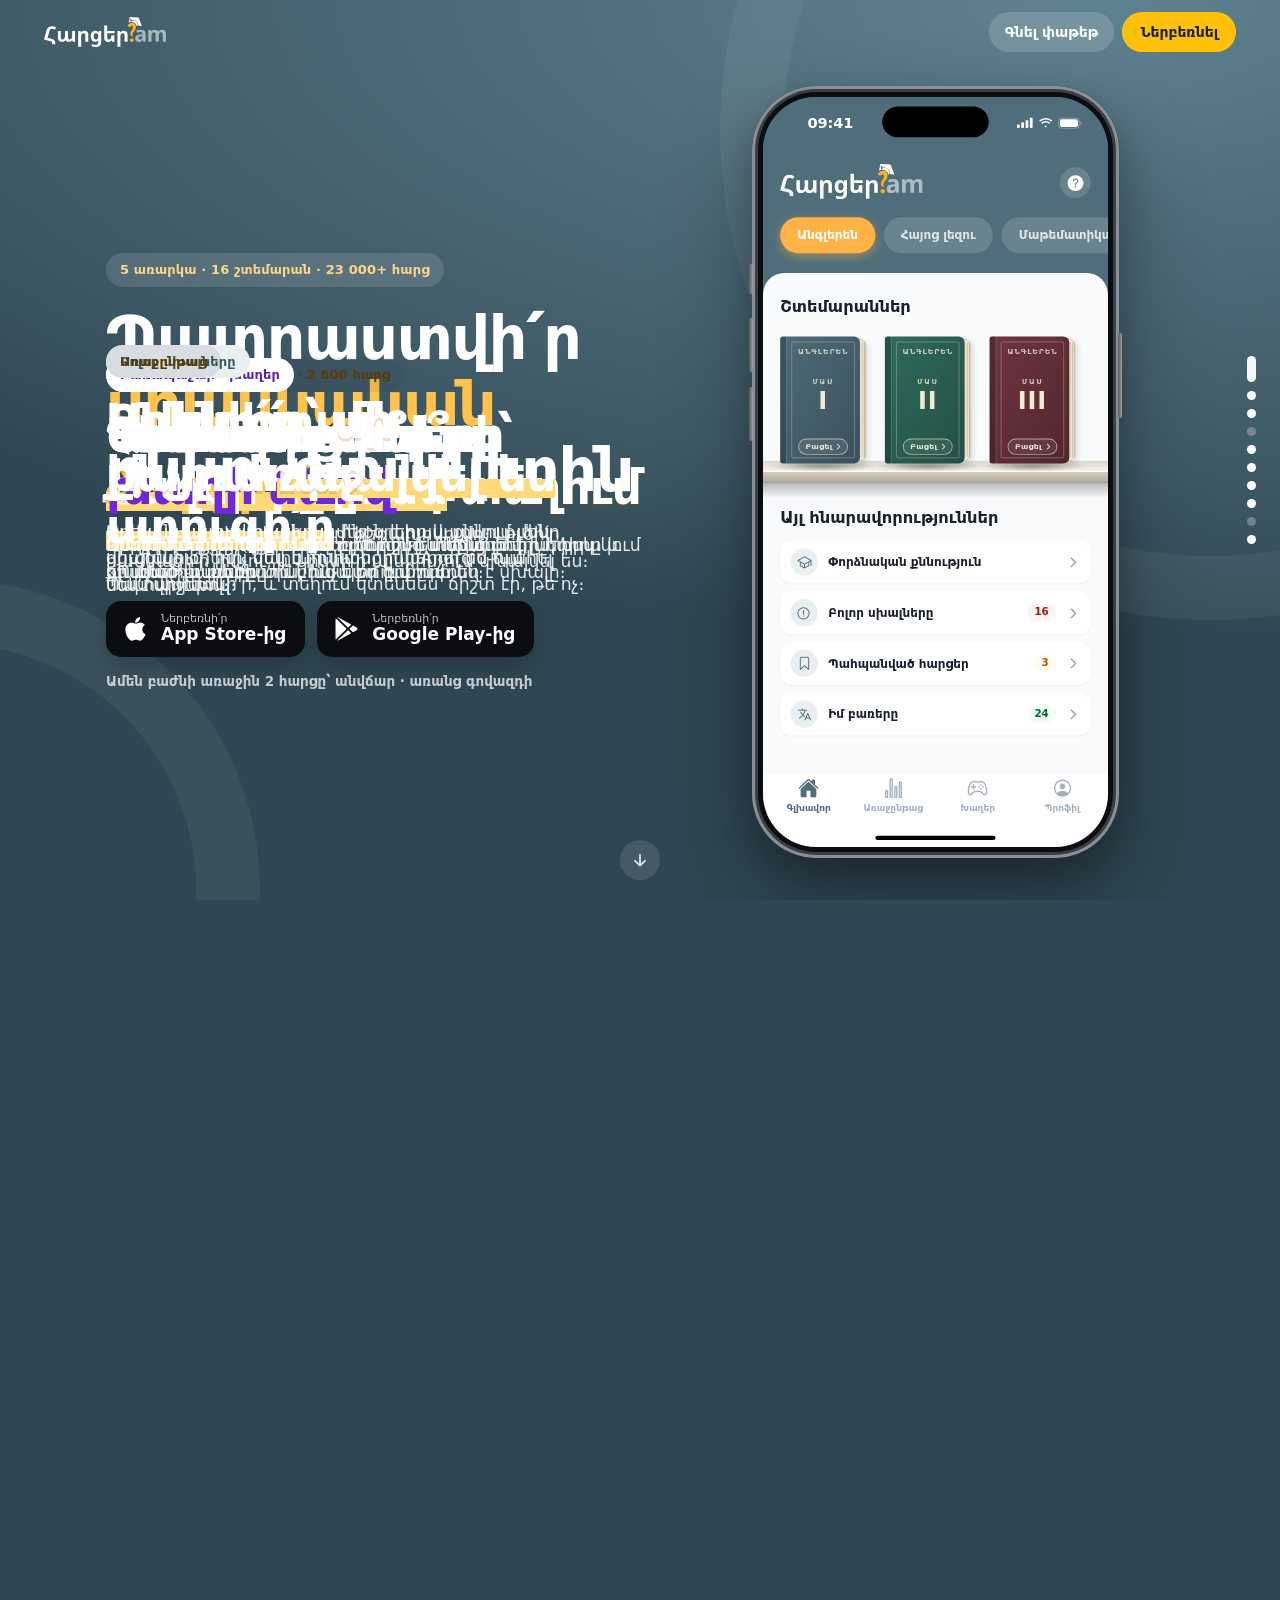
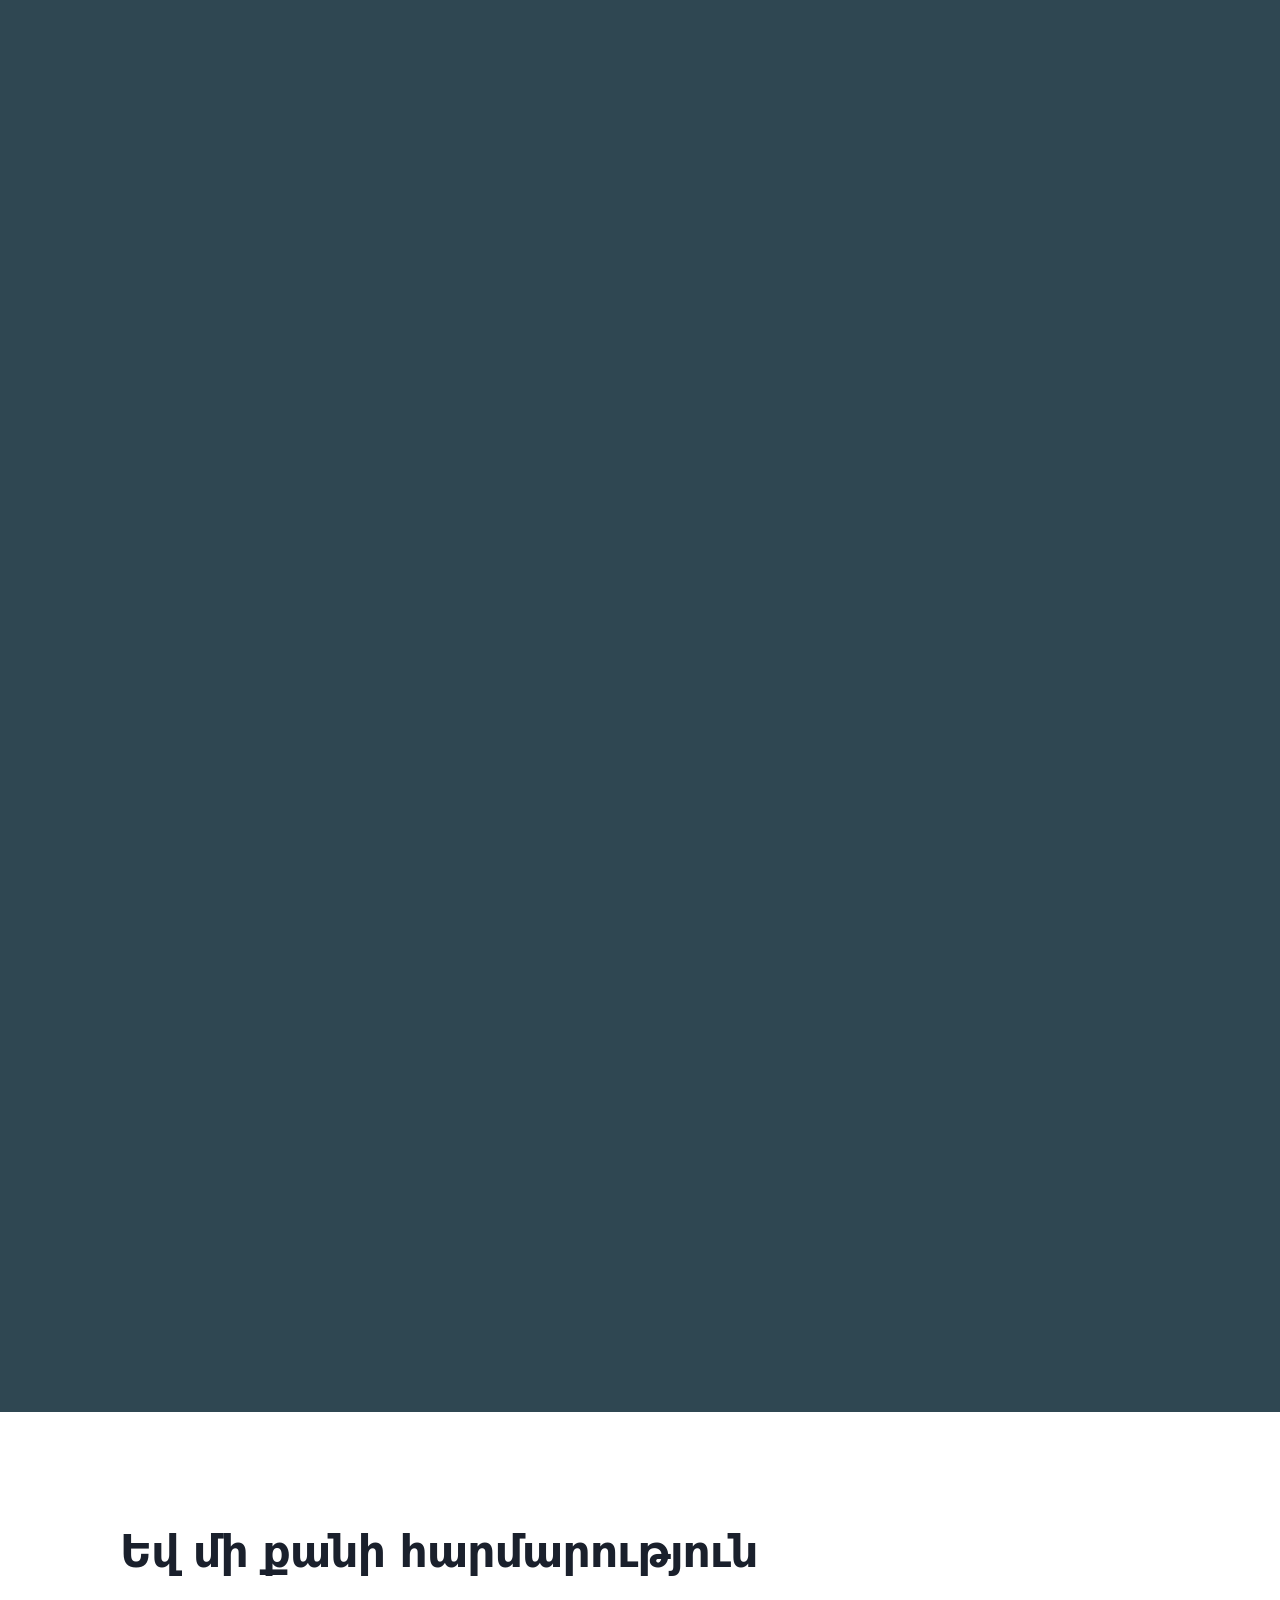
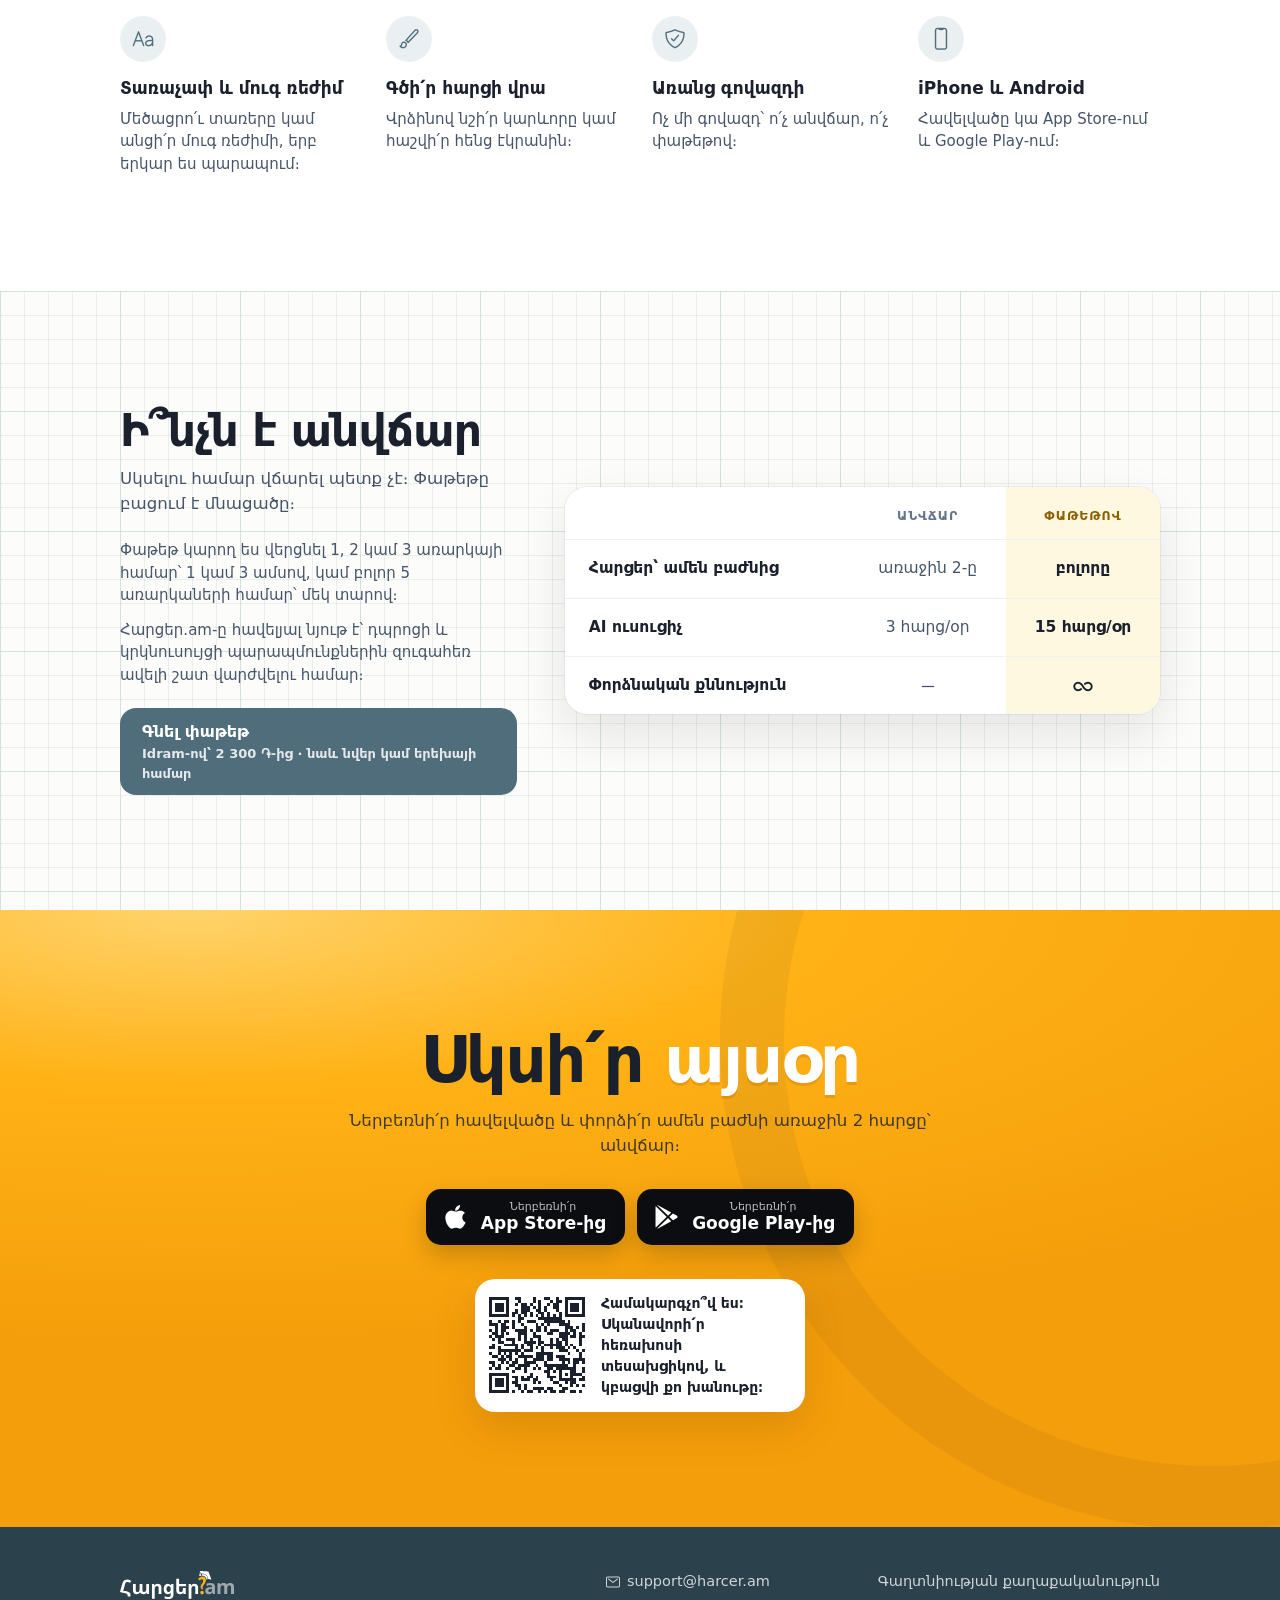
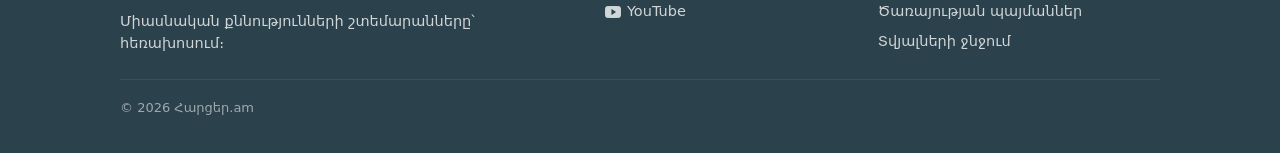
==== commit 27f2ce57: "Checkout: subjects, then the length, one part at a time; buy from the homepage - Plans: the subjects" ====
--- a/index.html
+++ b/index.html
@@ -56,6 +56,13 @@
   display: inline-flex; align-items: center; gap: 8px; text-decoration: none; transition: background .3s, color .3s, transform .15s; }
 .topbar .get:hover { transform: translateY(-1px); }
 body[data-theme="sun"] .topbar .get { background: var(--ink); color: #fff; }
+/* Buying on the website (harcer.am/pay), beside the download (Andranik, 30 Oct 2026) */
+.tb-actions { display: flex; align-items: center; gap: 8px; }
+.topbar .buy { height: 40px; padding: 0 16px; border-radius: 20px; background: rgba(255,255,255,.16); color: #fff; font-weight: 800; font-size: 14px;
+  display: inline-flex; align-items: center; text-decoration: none; transition: background .3s, color .3s, transform .15s; }
+.topbar .buy:hover { transform: translateY(-1px); background: rgba(255,255,255,.24); }
+body:not([data-theme="teal"]) .topbar .buy { background: rgba(26,32,44,.07); color: var(--ink); }
+.topbar .buy, .topbar .get { white-space: nowrap; }
 
 /* ───────── the story ───────── */
 .bgs, .rail, .prog, .device { display: none; }
@@ -193,6 +200,7 @@
   .topbar { height: 56px; }
   .topbar .logo img { height: 26px; }
   .topbar .get { height: 36px; padding: 0 15px; font-size: 13px; }
+  .topbar .buy { height: 36px; padding: 0 13px; font-size: 13px; }
   .chap { padding: 84px 22px 48px; }
   .js .wrap { display: flex; flex-direction: column; align-items: stretch; gap: 0; padding: 60px 0 0; }
   .js .caps { display: block; position: relative; flex: none; margin: 10px 22px 14px; }
@@ -236,6 +244,10 @@
 .free .in { display: grid; grid-template-columns: minmax(0, .8fr) minmax(0, 1.2fr); gap: 48px; align-items: center; }
 .free .note { margin-top: 22px; font-size: 15px; color: #475569; max-width: 34em; }
 .free .note + .note { margin-top: 12px; }
+.buy-cta { display: inline-flex; flex-direction: column; margin-top: 22px; padding: 12px 22px; border-radius: 16px; background: var(--teal2); color: #fff; text-decoration: none; transition: background .2s, transform .15s; }
+.buy-cta b { font-size: 16px; font-weight: 800; }
+.buy-cta span { font-size: 13px; font-weight: 600; opacity: .85; }
+.buy-cta:hover { background: var(--teal); transform: translateY(-1px); }
 .tbl { background: #fff; border-radius: 22px; box-shadow: 0 20px 50px rgba(15,23,42,.1), 0 0 0 1px rgba(15,23,42,.05); overflow: hidden; }
 .tbl table { width: 100%; border-collapse: collapse; font-size: 15.5px; }
 .tbl th, .tbl td { padding: 17px 16px; text-align: center; white-space: nowrap; }
@@ -282,13 +294,22 @@
 @media (prefers-reduced-motion: reduce) {
   *, *::before, *::after { animation: none !important; transition-duration: .01s !important; }
 }
+/* The smallest phones: the two top-bar buttons beside the logo on one line */
+@media (max-width: 380px) {
+  .topbar .logo img { height: 23px; }
+  .tb-actions { gap: 6px; }
+  .topbar .buy, .topbar .get { height: 34px; padding: 0 11px; font-size: 12.5px; }
+}
 </style>
 </head>
 <body data-theme="teal">
 
 <header class="topbar">
   <a class="logo" href="#top" aria-label="Հարցեր.am"><img class="w" src="site/logo-white.svg" alt="Հարցեր.am"><img class="t" src="site/logo-teal.svg" alt=""></a>
-  <a class="get" href="#download">Ներբեռնել</a>
+  <div class="tb-actions">
+    <a class="buy" href="pay/">Գնել փաթեթ</a>
+    <a class="get" href="#download">Ներբեռնել</a>
+  </div>
 </header>
 
 <main>
@@ -395,8 +416,9 @@
     <div>
       <h2>Ի՞նչն է անվճար</h2>
       <p class="sub">Սկսելու համար վճարել պետք չէ։ Փաթեթը բացում է մնացածը։</p>
-      <p class="note">Փաթեթ կարող ես վերցնել 1, 2 կամ 3 առարկայի համար՝ 1 կամ 3 ամսով, կամ բոլոր 5 առարկաների համար՝ մեկ տարով։ Գները՝ հավելվածում։</p>
+      <p class="note">Փաթեթ կարող ես վերցնել 1, 2 կամ 3 առարկայի համար՝ 1 կամ 3 ամսով, կամ բոլոր 5 առարկաների համար՝ մեկ տարով։</p>
       <p class="note">Հարցեր.am-ը հավելյալ նյութ է՝ դպրոցի և կրկնուսույցի պարապմունքներին զուգահեռ ավելի շատ վարժվելու համար։</p>
+      <a class="buy-cta" href="pay/"><b>Գնել փաթեթ</b><span>Idram-ով՝ 2 300 ֏-ից · նաև նվեր կամ երեխայի համար</span></a>
     </div>
     <div class="tbl">
       <table>
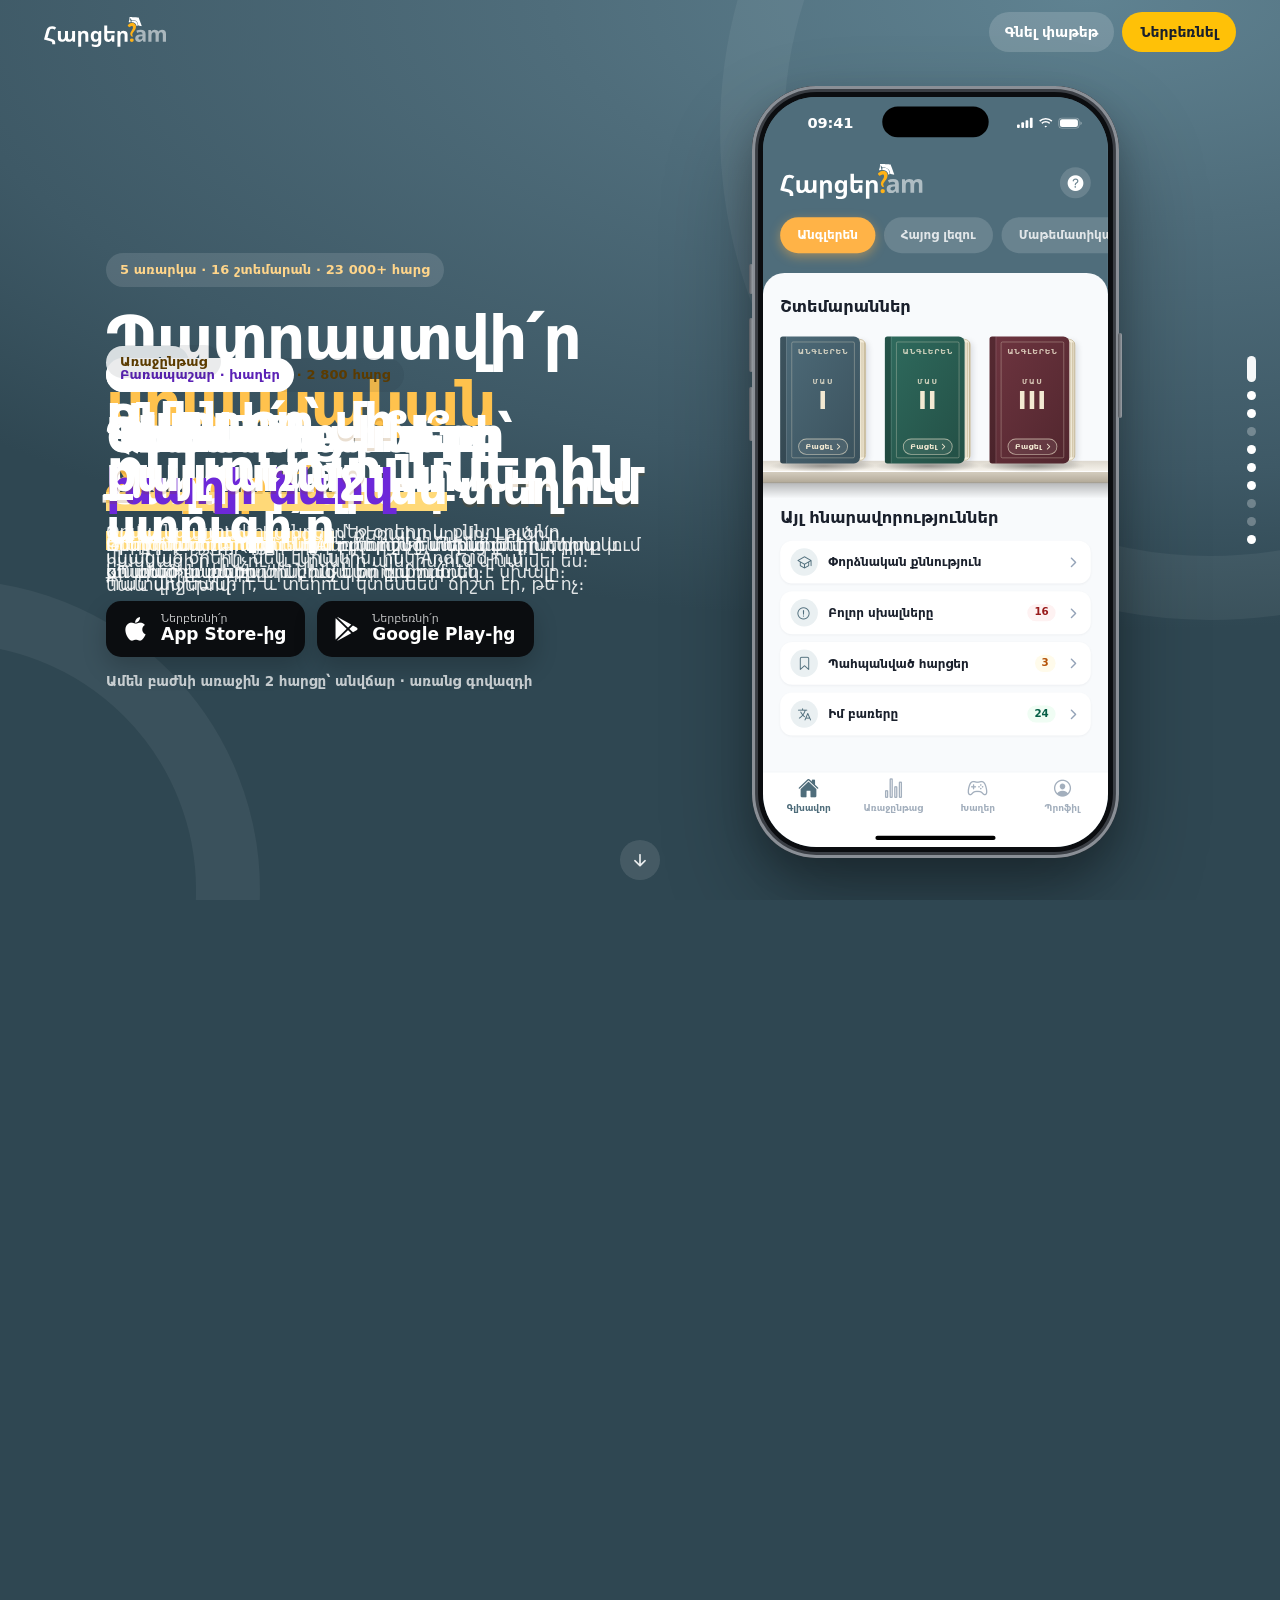
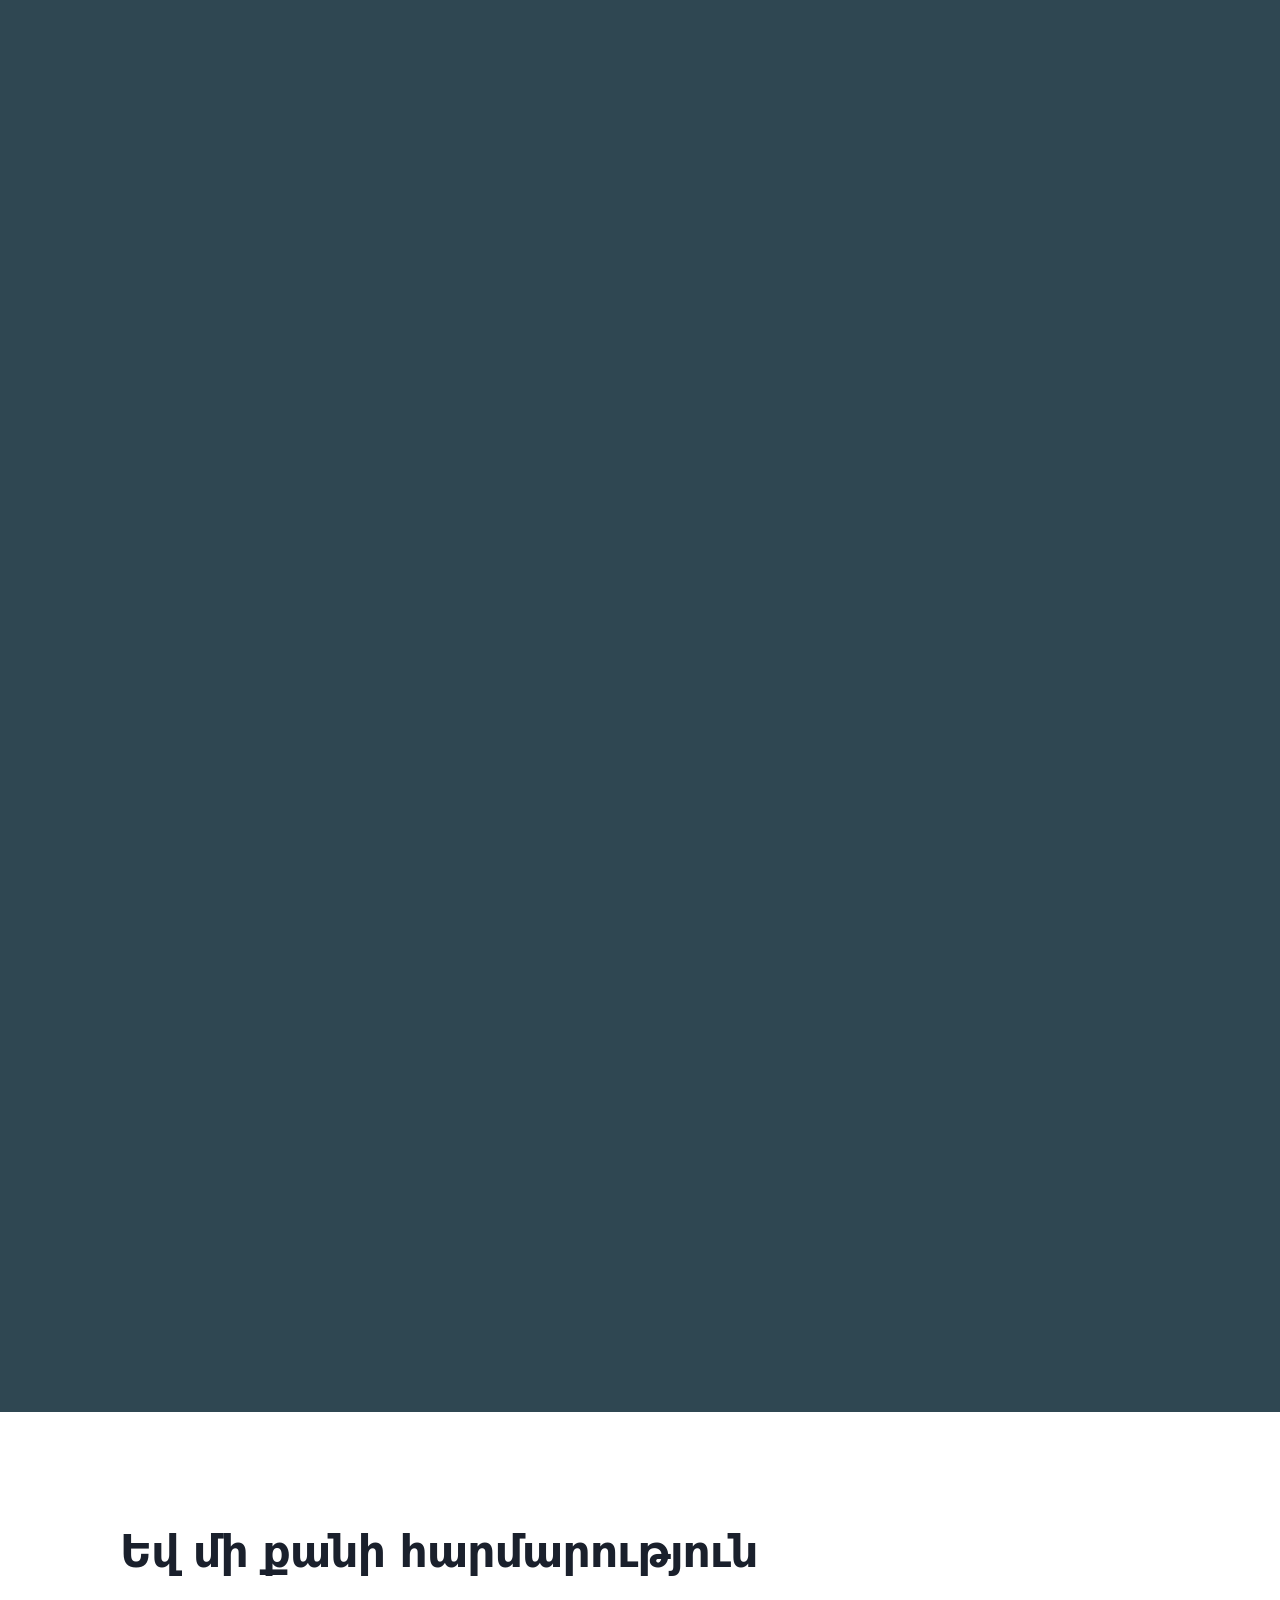
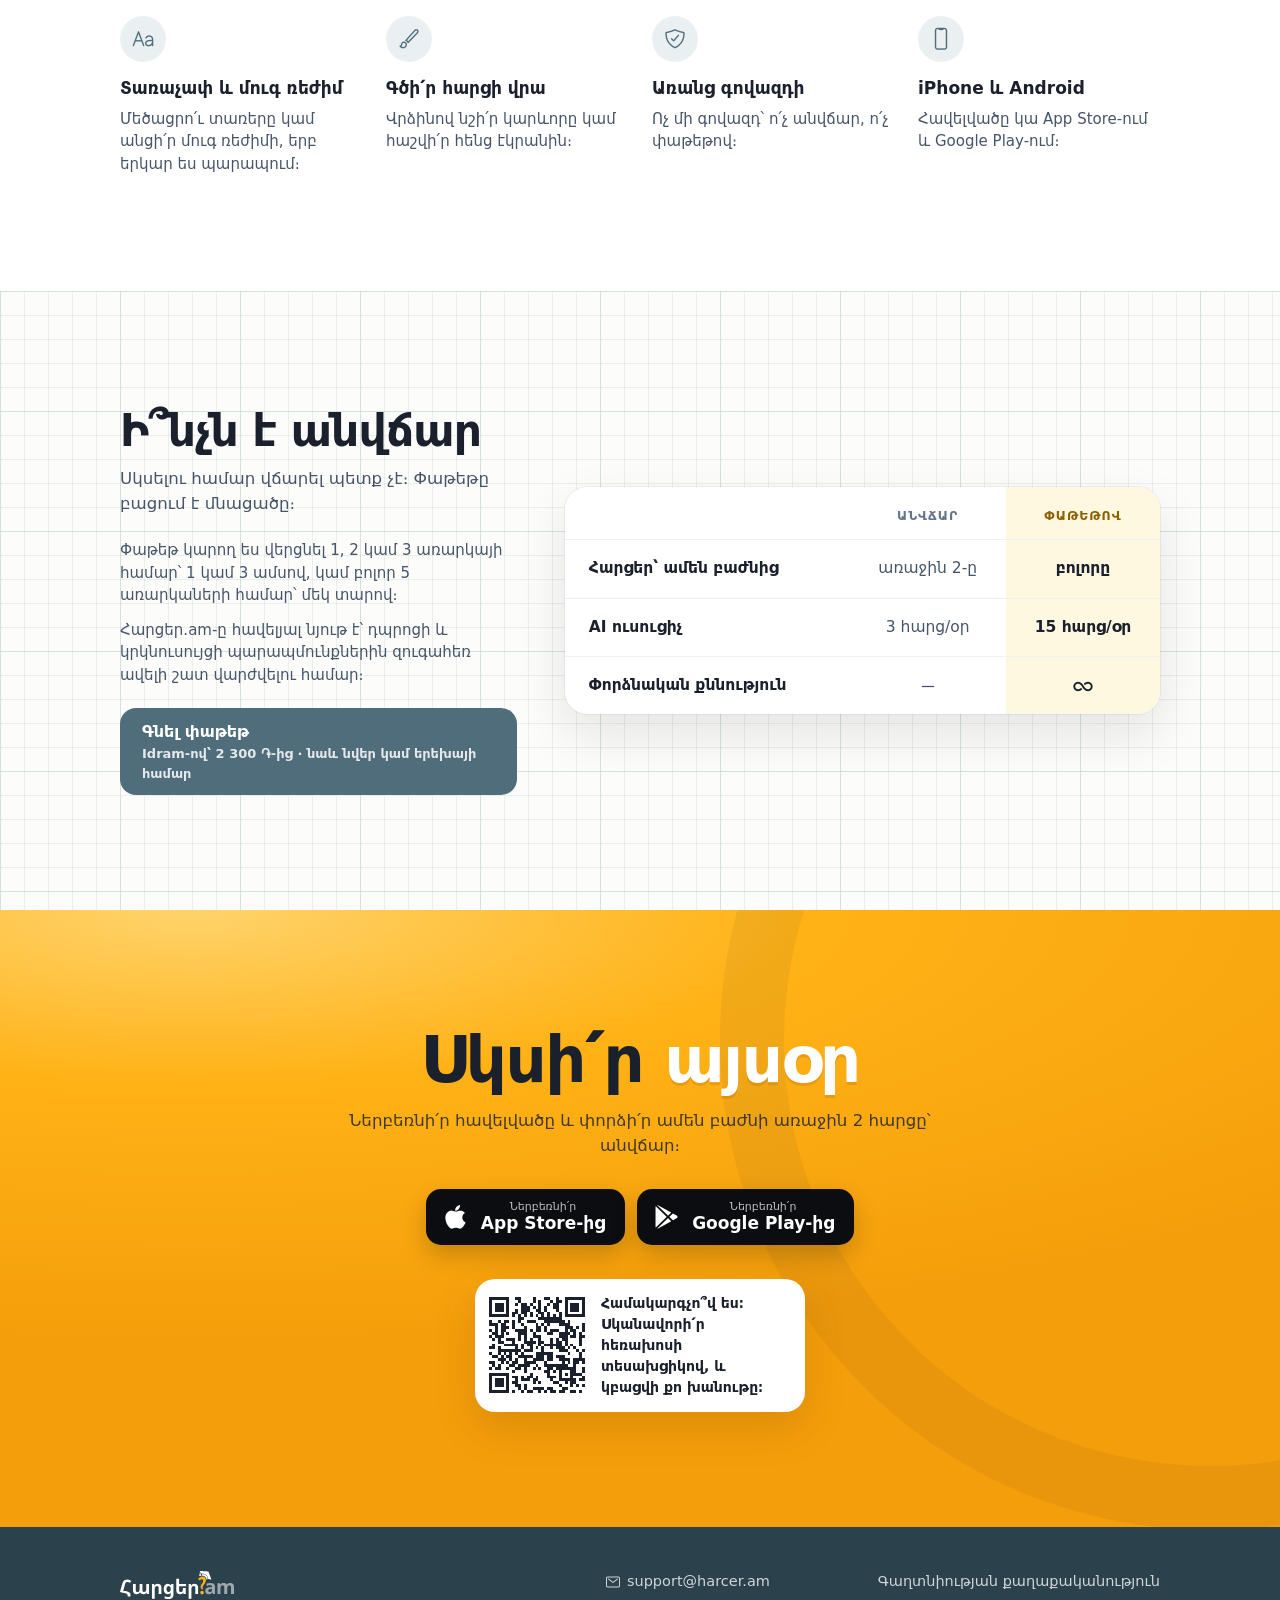
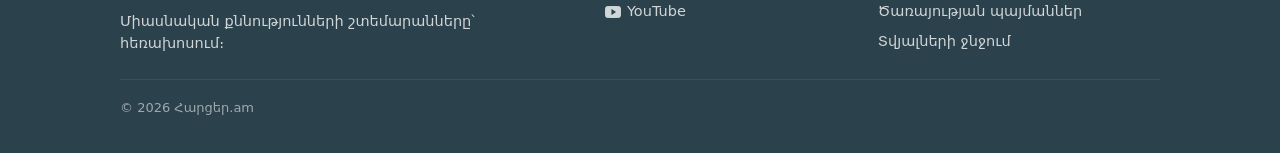
==== commit b88425ad: "Analytics on the homepage and the checkout Google Analytics (the app's property, web stream G-46HHJN" ====
--- a/index.html
+++ b/index.html
@@ -692,5 +692,38 @@
   }).catch(() => html.classList.remove('js'));   // no screens: fall back to the plain page
 })();
 </script>
+<script>
+// Google Analytics: the app's property, web stream «Harcer.am» (G-46HHJN9G9E),
+// as on harcer.am/pay (Andranik, 30 Oct 2026: "we need it"). Loaded once the
+// page is up, so the first view stays as light as it was; off on this Mac
+// unless ?ga=1. Counts the visit and the taps that leave for buying or a store.
+(function () {
+  var LOCAL = location.hostname === 'localhost' || location.hostname === '127.0.0.1';
+  if (LOCAL && !/[?&]ga=1/.test(location.search)) return;
+  var ID = 'G-46HHJN9G9E';
+  window.dataLayer = window.dataLayer || [];
+  function gtag() { window.dataLayer.push(arguments); }
+  gtag('js', new Date());
+  gtag('config', ID, LOCAL ? { debug_mode: true } : {});
+  addEventListener('load', function () {
+    setTimeout(function () {
+      var s = document.createElement('script');
+      s.async = true;
+      s.src = 'https://www.googletagmanager.com/gtag/js?id=' + ID;
+      document.head.appendChild(s);
+    }, 1500);
+  });
+  // Where on the page a tap came from: the top bar, the first screen, the plans, the end.
+  function place(a) {
+    return a.closest('.topbar') ? 'topbar' : a.closest('.chap') ? 'top' : a.closest('.free') ? 'plans' : a.closest('#download') ? 'download' : 'other';
+  }
+  document.addEventListener('click', function (e) {
+    var a = e.target.closest && e.target.closest('a');
+    if (!a) return;
+    if (a.classList.contains('buy') || a.classList.contains('buy-cta')) gtag('event', 'buy_click', { place: place(a) });
+    else if (a.classList.contains('store') || a.classList.contains('get')) gtag('event', 'store_click', { store: a.classList.contains('ios') ? 'ios' : a.classList.contains('android') ? 'android' : 'download', place: place(a) });
+  }, true);
+})();
+</script>
 </body>
 </html>
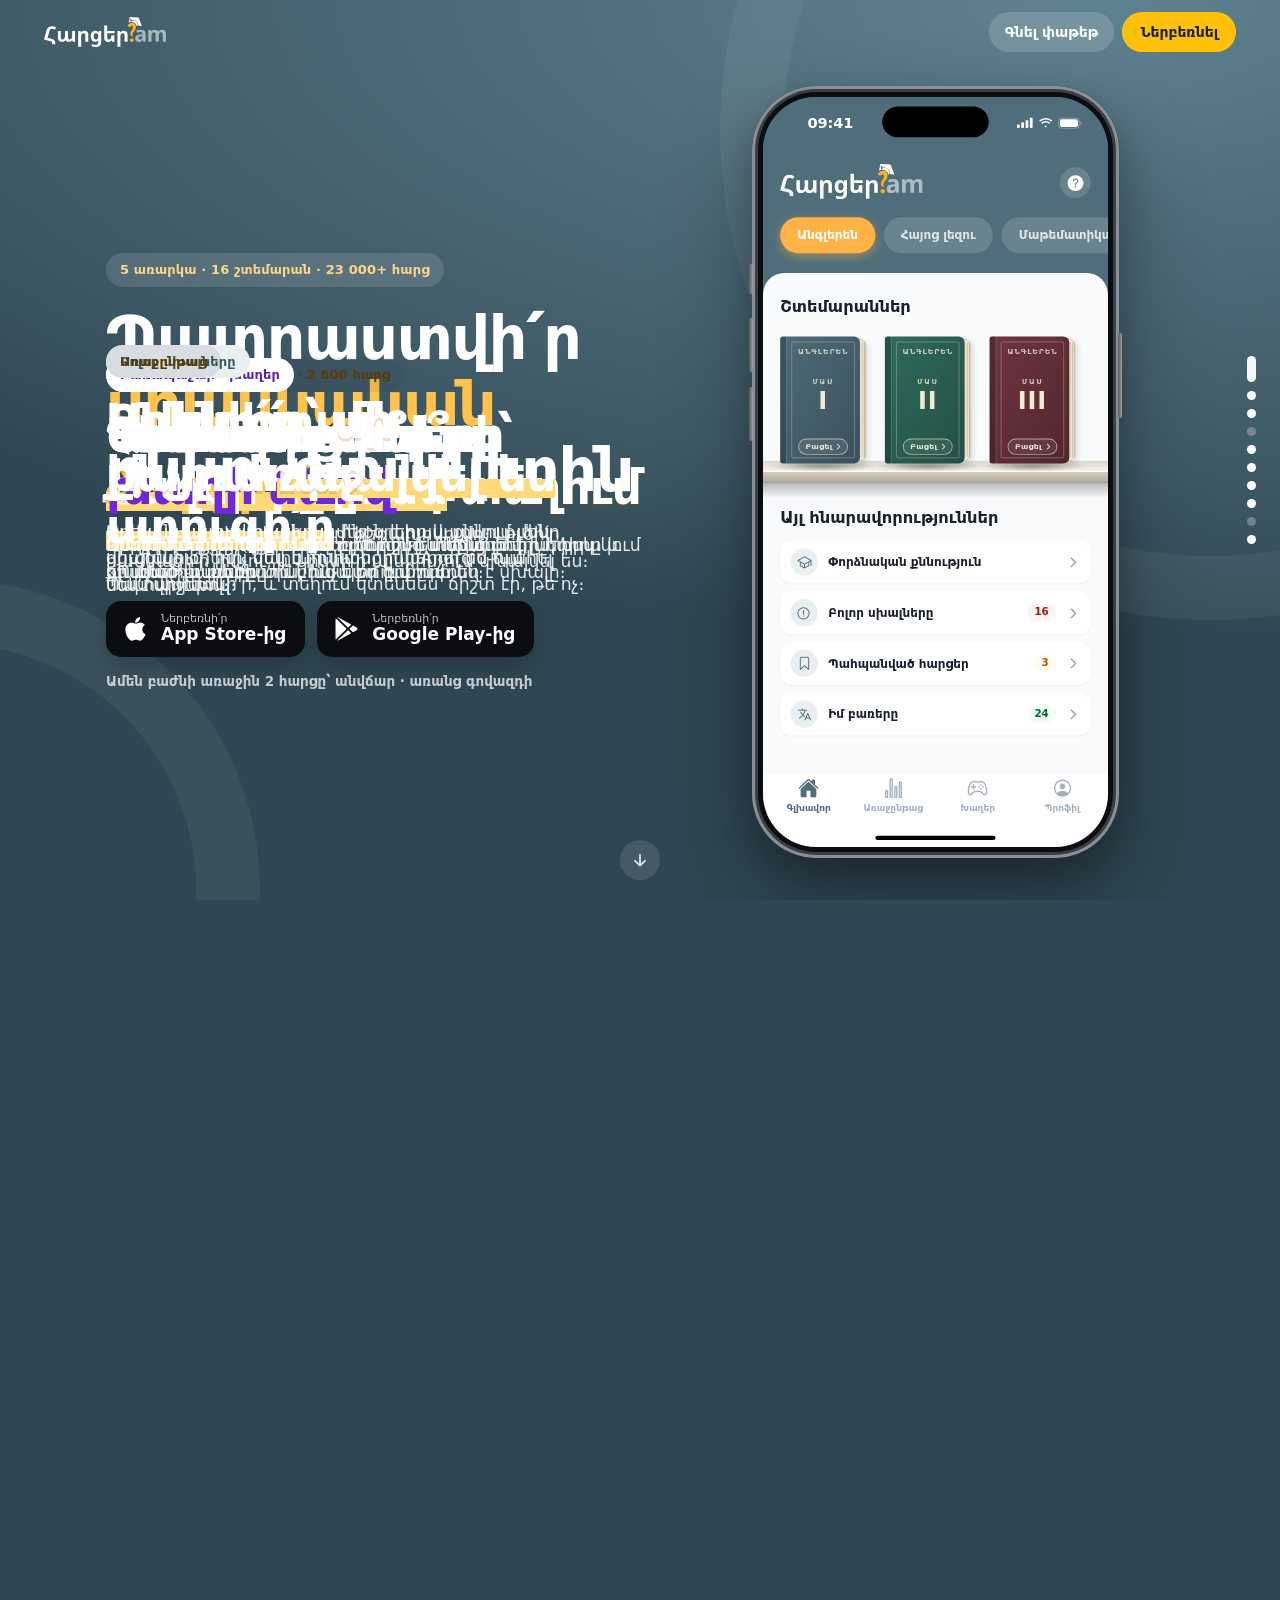
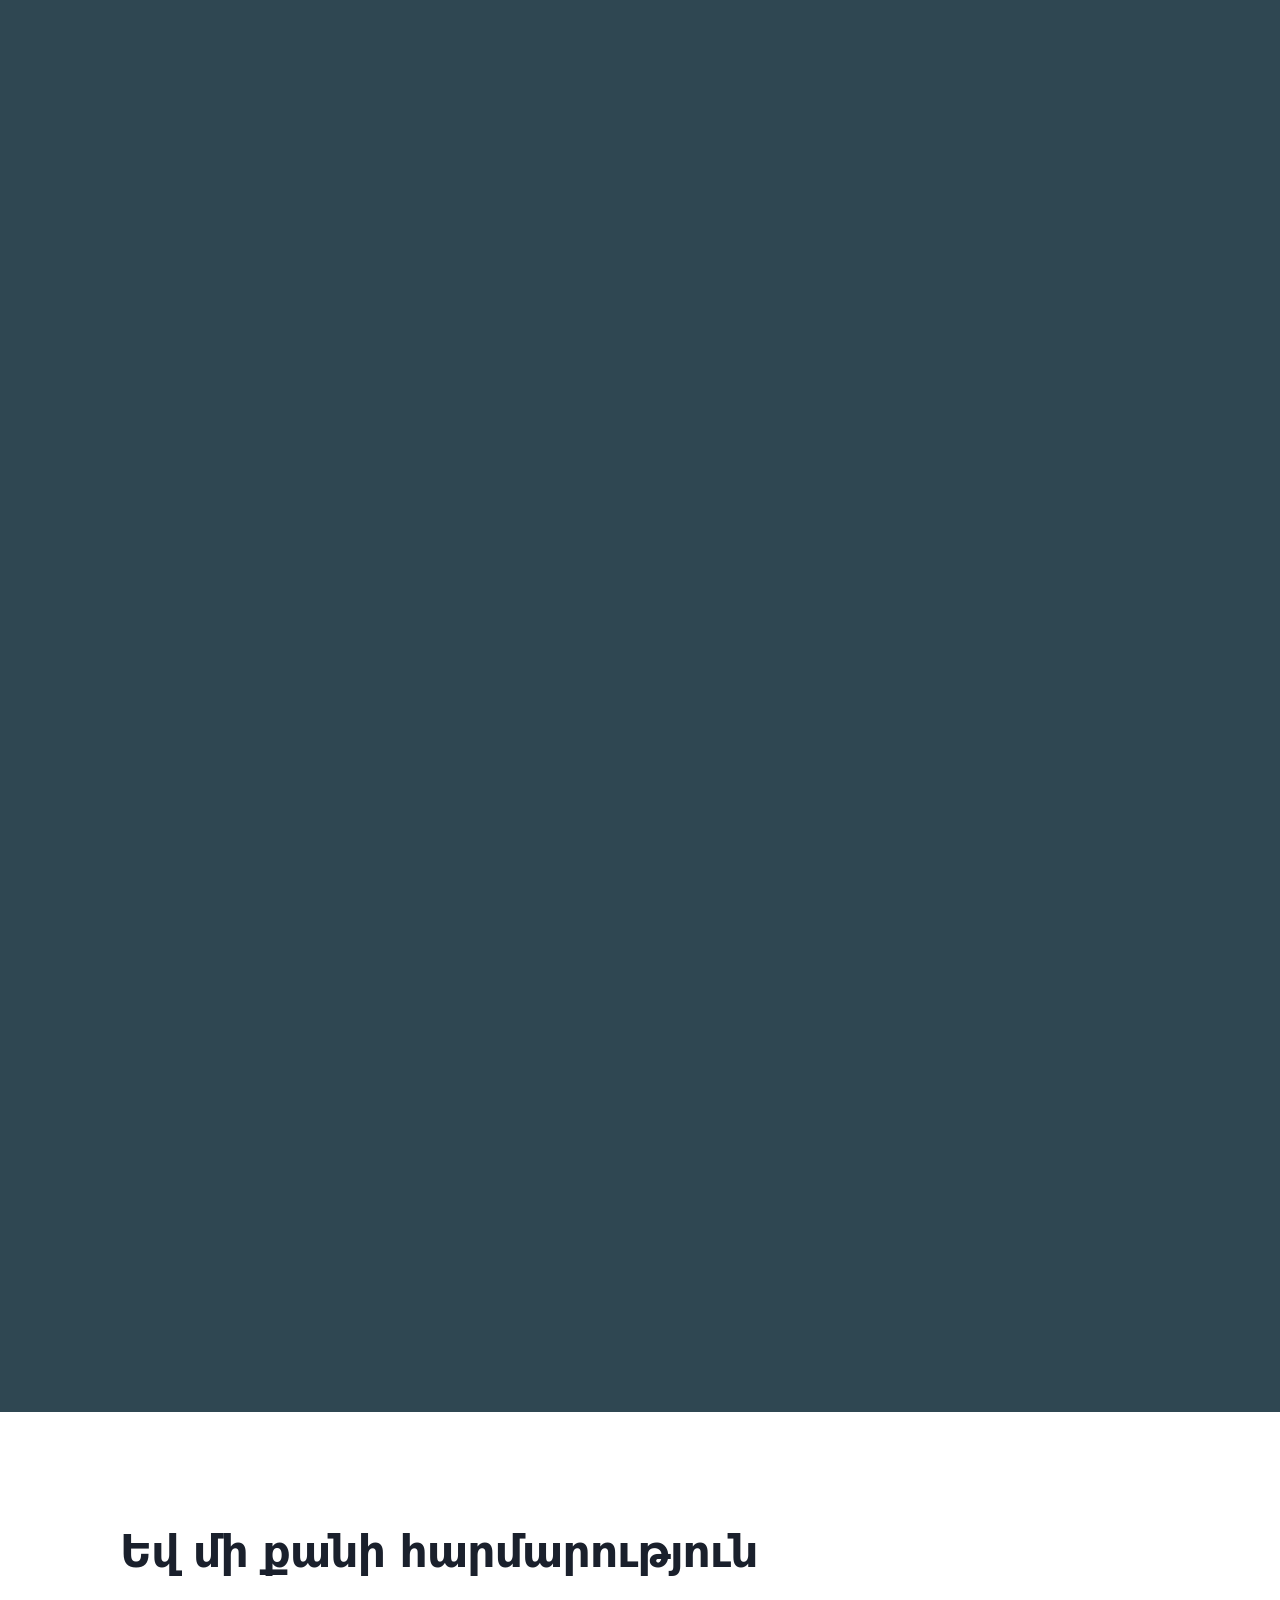
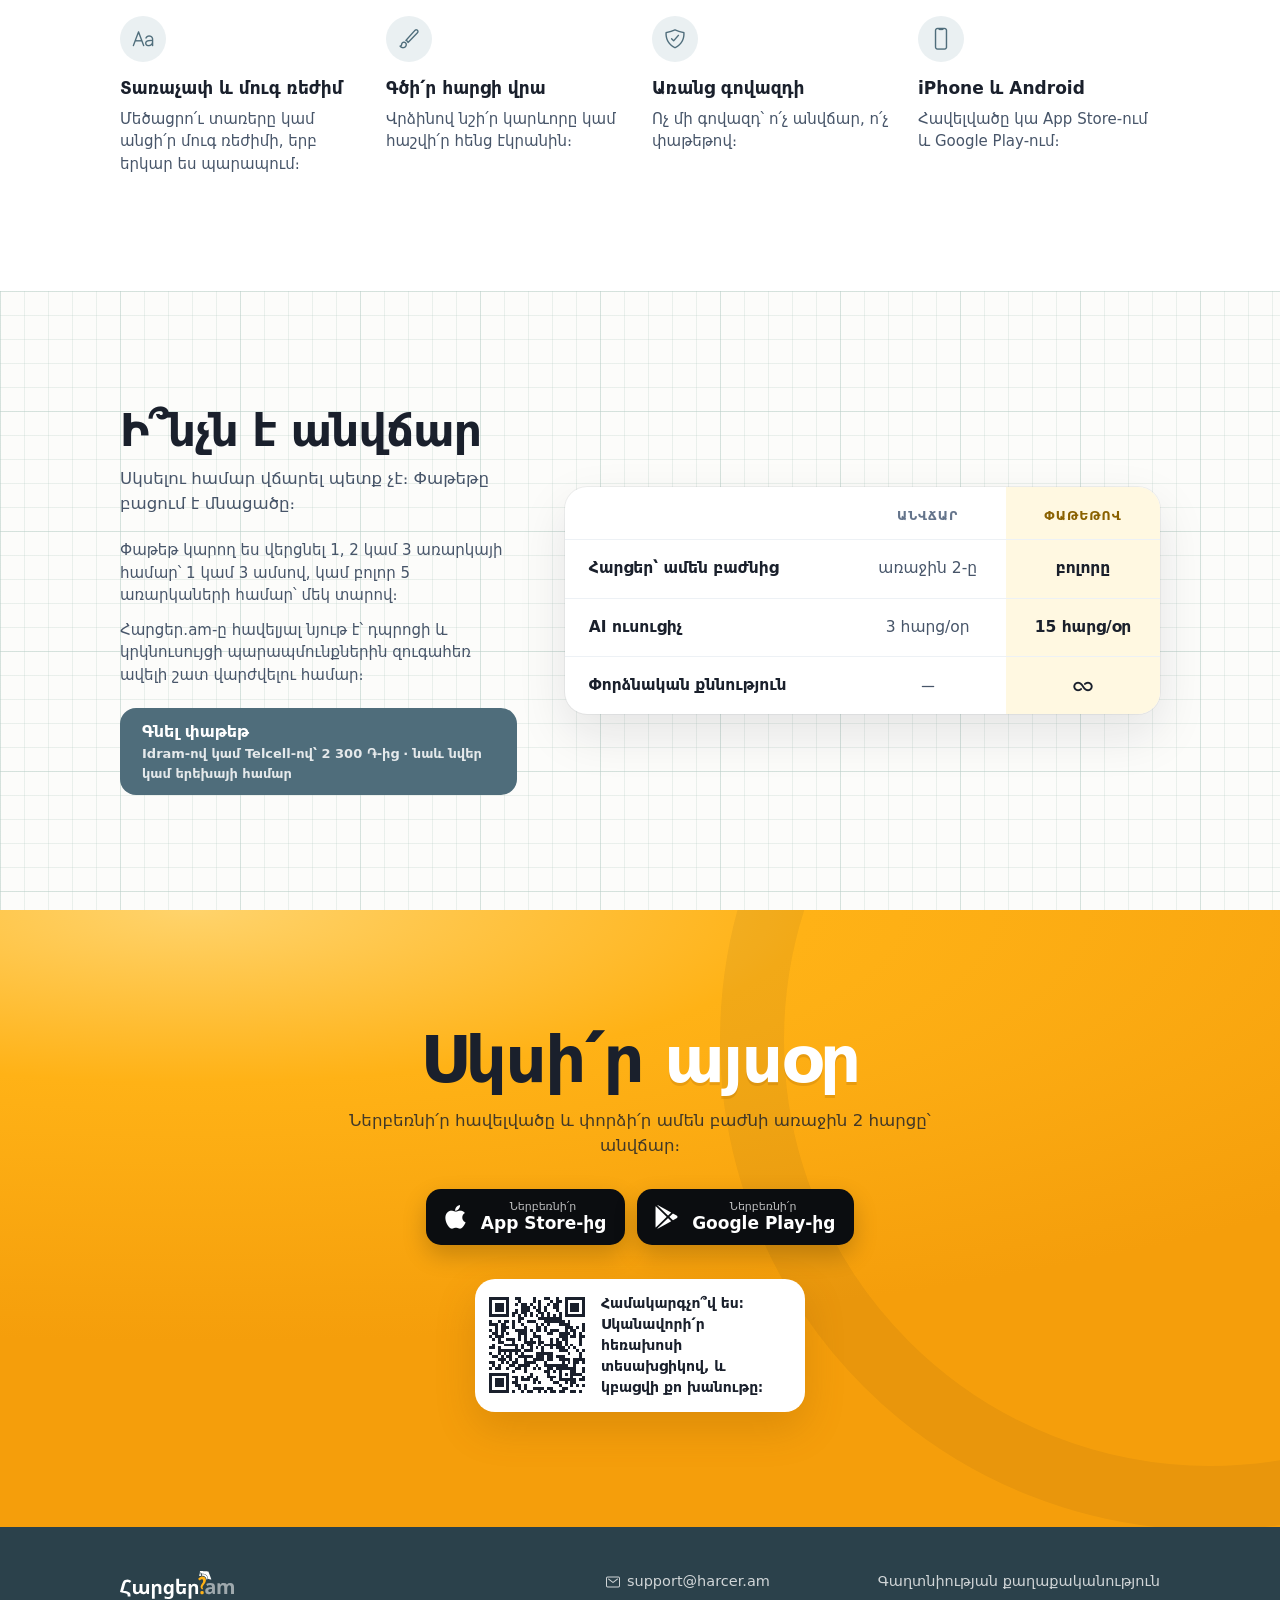
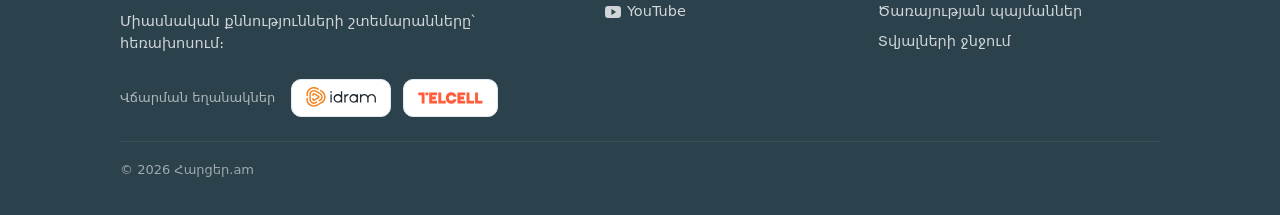
==== commit 73c1627a: "Checkout in steps, gifts by e-mail, Telcell for everyone; Telcell logo in the homepage footer" ====
--- a/index.html
+++ b/index.html
@@ -280,6 +280,16 @@
 footer a:hover { color: #fff; text-decoration: underline; }
 footer .io { font-size: 16px; vertical-align: -2px; margin-right: 6px; }
 footer .copy { flex-basis: 100%; border-top: 1px solid rgba(255,255,255,.12); padding-top: 18px; font-size: 13px; opacity: .7; }
+/* The wallets the pay page takes, in their makers' colours on white chips
+   (Telcell's e-mail of 5 Nov 2026 asks for its logo here). */
+footer .ways { flex-basis: 100%; display: flex; flex-wrap: wrap; align-items: center; gap: 10px 12px; }
+footer .ways-label { font-size: 13px; opacity: .8; margin-right: 4px; }
+@media (max-width: 560px) { footer .ways-label { flex-basis: 100%; } }
+footer .chip { display: inline-flex; align-items: center; justify-content: center; height: 38px; padding: 0 14px; border-radius: 10px; background: #fff; }
+footer .chip svg { display: block; width: auto; }
+footer .chip .idram { height: 21px; color: #1F2A30; }
+footer .chip .idram .mark { color: #F5821E; }
+footer .chip .telcell { height: 12px; color: #FF5C39; }
 
 @media (max-width: 899px) {
   .also ul { grid-template-columns: repeat(2, 1fr); }
@@ -418,7 +428,7 @@
       <p class="sub">Սկսելու համար վճարել պետք չէ։ Փաթեթը բացում է մնացածը։</p>
       <p class="note">Փաթեթ կարող ես վերցնել 1, 2 կամ 3 առարկայի համար՝ 1 կամ 3 ամսով, կամ բոլոր 5 առարկաների համար՝ մեկ տարով։</p>
       <p class="note">Հարցեր.am-ը հավելյալ նյութ է՝ դպրոցի և կրկնուսույցի պարապմունքներին զուգահեռ ավելի շատ վարժվելու համար։</p>
-      <a class="buy-cta" href="pay/"><b>Գնել փաթեթ</b><span>Idram-ով՝ 2 300 ֏-ից · նաև նվեր կամ երեխայի համար</span></a>
+      <a class="buy-cta" href="pay/"><b>Գնել փաթեթ</b><span>Idram-ով կամ Telcell-ով՝ 2 300 ֏-ից · նաև նվեր կամ երեխայի համար</span></a>
     </div>
     <div class="tbl">
       <table>
@@ -462,6 +472,11 @@
       <a href="terms-of-service.html">Ծառայության պայմաններ</a>
       <a href="data-deletion.html">Տվյալների ջնջում</a>
     </nav>
+    <div class="ways">
+      <span class="ways-label">Վճարման եղանակներ</span>
+      <span class="chip" role="img" aria-label="Idram"><svg class="idram" viewBox="0 0 140 42" fill="currentColor" aria-hidden="true"><path transform="translate(47.091 8.133)" d="M1.8,22.9h2.6V6.4H1.8V22.9z M3.1,0.2c1,0,1.8,0.8,1.8,1.8S4.1,3.8,3.1,3.8S1.3,3,1.3,2      S2.1,0.2,3.1,0.2L3.1,0.2z"/><path transform="translate(47.091 8.133)" d="M22.7,0.2v8.2c-1.6-1.5-3.8-2.4-6-2.4C12,6,8,9.8,8,14.6s3.9,8.7,8.7,8.7c2.2,0,4.4-0.9,6-2.4v2h2.6V0.2      H22.7z M16.7,20.7c-3.3,0-6-2.7-6-6s2.6-5.9,5.9-6h0.1c3.3,0,6,2.7,6,6S20,20.7,16.7,20.7z"/><path transform="translate(47.091 8.133)" d="M38.1,6c-2.2,0-4.4,0.9-6,2.4v-2h-2.6v16.4h2.6v-8.2c0-3.3,2.7-6,6-6V6z"/><path transform="translate(47.091 8.133)" d="M54.1,6.4v1.9c-1.6-1.5-3.8-2.4-6-2.4c-4.5,0.2-8.1,3.8-8.3,8.3c-0.2,4.8,3.5,8.8,8.3,9      c2.2,0,4.4-0.9,6-2.4v2h2.7V6.4H54.1z M48.1,20.7c-3.3,0-6-2.7-6-6c0.1-3.3,2.7-6,6-6s6,2.7,6,6S51.4,20.7,48.1,20.7z"/><path transform="translate(47.091 8.133)" d="M63.5,6.4h-2.7v16.4h2.6v-8.2c0-3.3,2.7-6,6-6s6,2.7,6,6v8.2h2.7v-8.2c0-3.3,2.7-6,6-6      s6,2.7,6,6v8.2h2.6v-8.2c0-4.8-3.9-8.6-8.6-8.6c-3,0-5.7,1.5-7.3,4c-1.6-2.5-4.3-4-7.3-4c-2.2,0-4.4,0.8-6,2.4L63.5,6.4      L63.5,6.4z"/><path class="mark" transform="translate(0.0 0.496)" d="M8.3,1.5C4,3.8,1.3,8.1,0.9,12.9l0,0v3.9c0.2,0.6,0.8,1.1,1.5,1.1l0,0c0.8,0,1.5-0.7,1.5-1.5      l0,0v-2c0-4.3,2.2-8.2,6-10.3l0,0c3.7-2.2,8.3-2.2,11.9,0l0,0l1.8,1l0,0l0,0c0.7,0.4,1.6,0.2,2-0.5l0,0l0,0      c0.4-0.7,0.2-1.6-0.5-2l0,0l-1.8-1c-2.3-1.4-4.9-2.1-7.5-2.1l0,0C13.2-0.6,10.6,0.1,8.3,1.5 M27.9,6.1c-0.4,0.7-0.1,1.6,0.6,2      l0,0l1.7,1c3.7,2.1,6,6,6,10.3l0,0c0.1,4.3-2.2,8.2-6,10.3l0,0l-8.6,5c-3.7,2.2-8.3,2.2-12,0l0,0c-3.7-2.1-6-6-5.9-10.3l0,0v-2      c0-0.8-0.7-1.5-1.5-1.5l0,0c-0.7,0-1.3,0.5-1.4,1.1l0,0v3.8c0.4,4.8,3.1,9.1,7.4,11.4l0,0c4.6,2.7,10.3,2.7,14.9,0l0,0l8.7-5      c4.7-2.6,7.6-7.5,7.5-12.9l0,0C39.4,14,36.5,9,31.8,6.4l0,0l-1.7-1L30,5.3l0,0c-0.3,0-0.5,0-0.8,0l0,0      C28.7,5.3,28.2,5.6,27.9,6.1 M11.3,6.7c-2.8,1.6-4.5,4.5-4.5,7.7l0,0v10c-0.1,3.2,1.7,6.2,4.5,7.7l0,0c2.7,1.6,6.2,1.6,8.9,0      l0,0l1.8-1c0.7-0.4,0.9-1.3,0.5-2l0,0c-0.4-0.7-1.3-1-2-0.6l0,0l0,0l0,0l-1.7,1c-1.9,1.1-4.1,1.1-6,0l0,0c-1.9-1-3-3-3-5.2l0,0      v-10c0-2.1,1.1-4.1,3-5.2l0,0c1.8-1.1,4.1-1.1,6,0l0,0l8.6,5c1.9,1,3,3,3,5.2l0,0c0,2.1-1.1,4.1-3,5.2l0,0l-1.8,1      c-0.7,0.4-0.9,1.4-0.4,2l0,0c0.4,0.6,1.2,0.9,1.9,0.5l0,0l1.7-1c2.8-1.6,4.5-4.5,4.5-7.7l0,0c0.1-3.2-1.7-6.2-4.5-7.7l0,0      l-8.6-5c-1.4-0.8-2.9-1.2-4.5-1.2l0,0C14.2,5.5,12.7,5.9,11.3,6.7 M13.1,13c-0.3,0.4-0.4,0.9-0.4,1.4l0,0v2      c0.1,0.8,0.8,1.4,1.6,1.3l0,0c0.7-0.1,1.3-0.6,1.3-1.3l0,0V15c0-0.1,0.1-0.2,0.2-0.3l0,0c0.1,0,0.2,0,0.4,0l0,0l3.8,2.2l3.8,2.2      c0.1,0,0.2,0.2,0.2,0.3l0,0c0,0.1-0.1,0.3-0.2,0.3l0,0L20,21.9l-3.8,2.2c-0.1,0.1-0.3,0.1-0.4,0l0,0c-0.1,0-0.2-0.2-0.2-0.3l0,0      v-1.4c-0.1-0.8-0.8-1.4-1.6-1.3l0,0c-0.7,0.1-1.3,0.6-1.3,1.3l0,0v2c0,1.1,0.6,2,1.5,2.5l0,0c0.9,0.5,2,0.5,3,0l0,0l8.6-5      c0.9-0.5,1.5-1.5,1.5-2.5l0,0c0-1.1-0.6-2-1.5-2.5l0,0l-8.6-5c-0.5-0.3-1-0.4-1.5-0.4l0,0C14.7,11.5,13.7,12,13.1,13"/></svg></span>
+      <span class="chip" role="img" aria-label="Telcell"><svg class="telcell" viewBox="0 0 162 30" fill="currentColor" aria-hidden="true"><path d="M16.3593 1.05288V28.9605H9.18531V8.17342H0.733398V1.05288H16.3593ZM18.6001 8.17954H25.7741V1.05899H18.6001V8.17954ZM47.4804 28.9605V21.8461H35.2543V18.5701H44.6096V11.4495H35.2543V8.17342H47.4804V1.05288H28.0802V28.9605H47.4804ZM69.3948 28.9605V21.8461H58.0543V1.05288H50.8802V28.9605H69.3948ZM83.4516 8.14897C86.2273 8.14897 88.1411 9.85424 88.8544 11.8406L96.4862 11.8468C95.6774 5.61247 90.2274 0.600586 83.3446 0.600586C75.2077 0.600586 69.5434 6.62707 69.5434 15.0006C69.5434 23.3741 75.3979 29.4006 83.3446 29.4006C90.061 29.4006 95.446 25.006 96.5748 18.1789L88.8247 18.1727C88.1352 20.3608 86.0074 21.8522 83.4456 21.8522C79.6476 21.8522 77.0681 19.0285 77.0681 15.0006C77.0741 10.9727 79.5585 8.14897 83.4516 8.14897ZM98.6374 1.05288V28.9605H118.038V21.8461H105.811V18.5701H115.167V11.4495H105.811V8.17342H118.038V1.05288H98.6374ZM139.941 28.9605V21.8461H128.605V1.05288H121.431V28.9605H139.941ZM149.854 1.05288H142.681V28.9605H161.189V21.8461H149.854V1.05288Z"/></svg></span>
+    </div>
     <div class="copy">© 2026 Հարցեր.am</div>
   </div>
 </footer>
